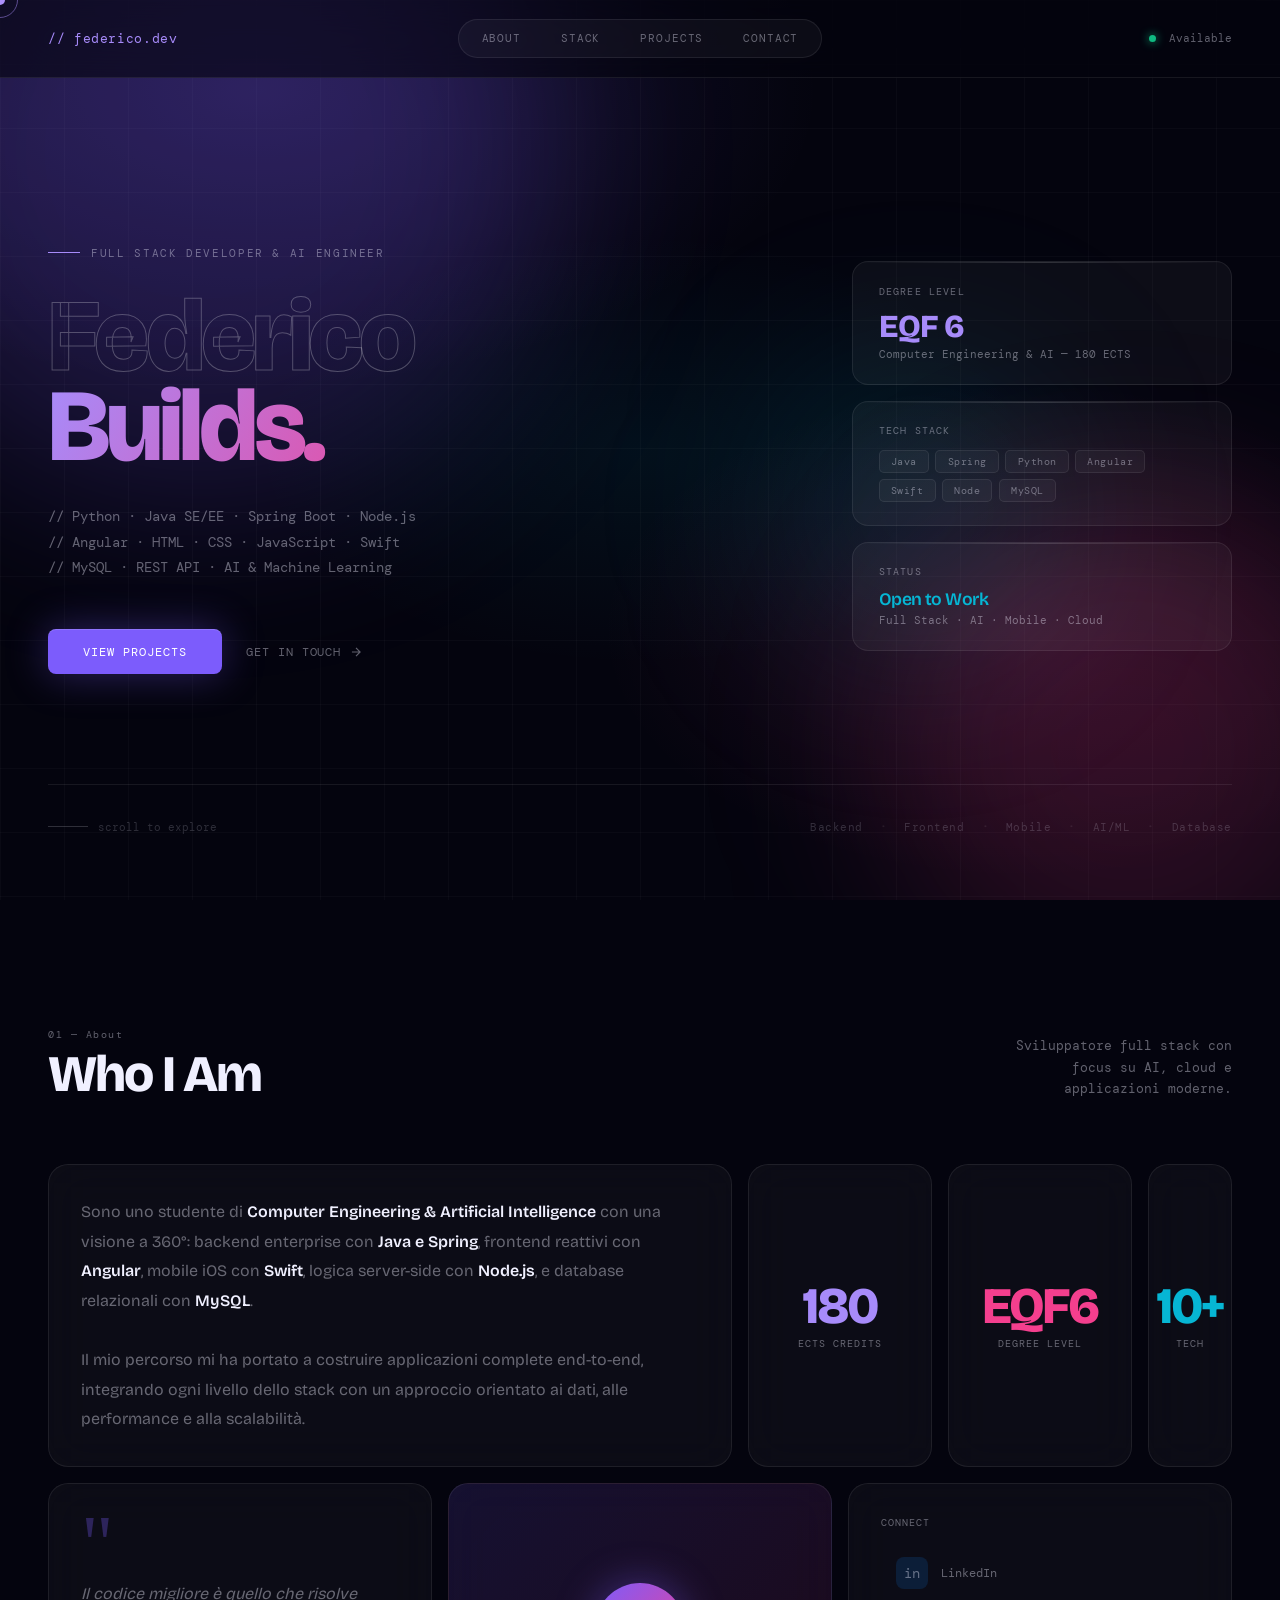
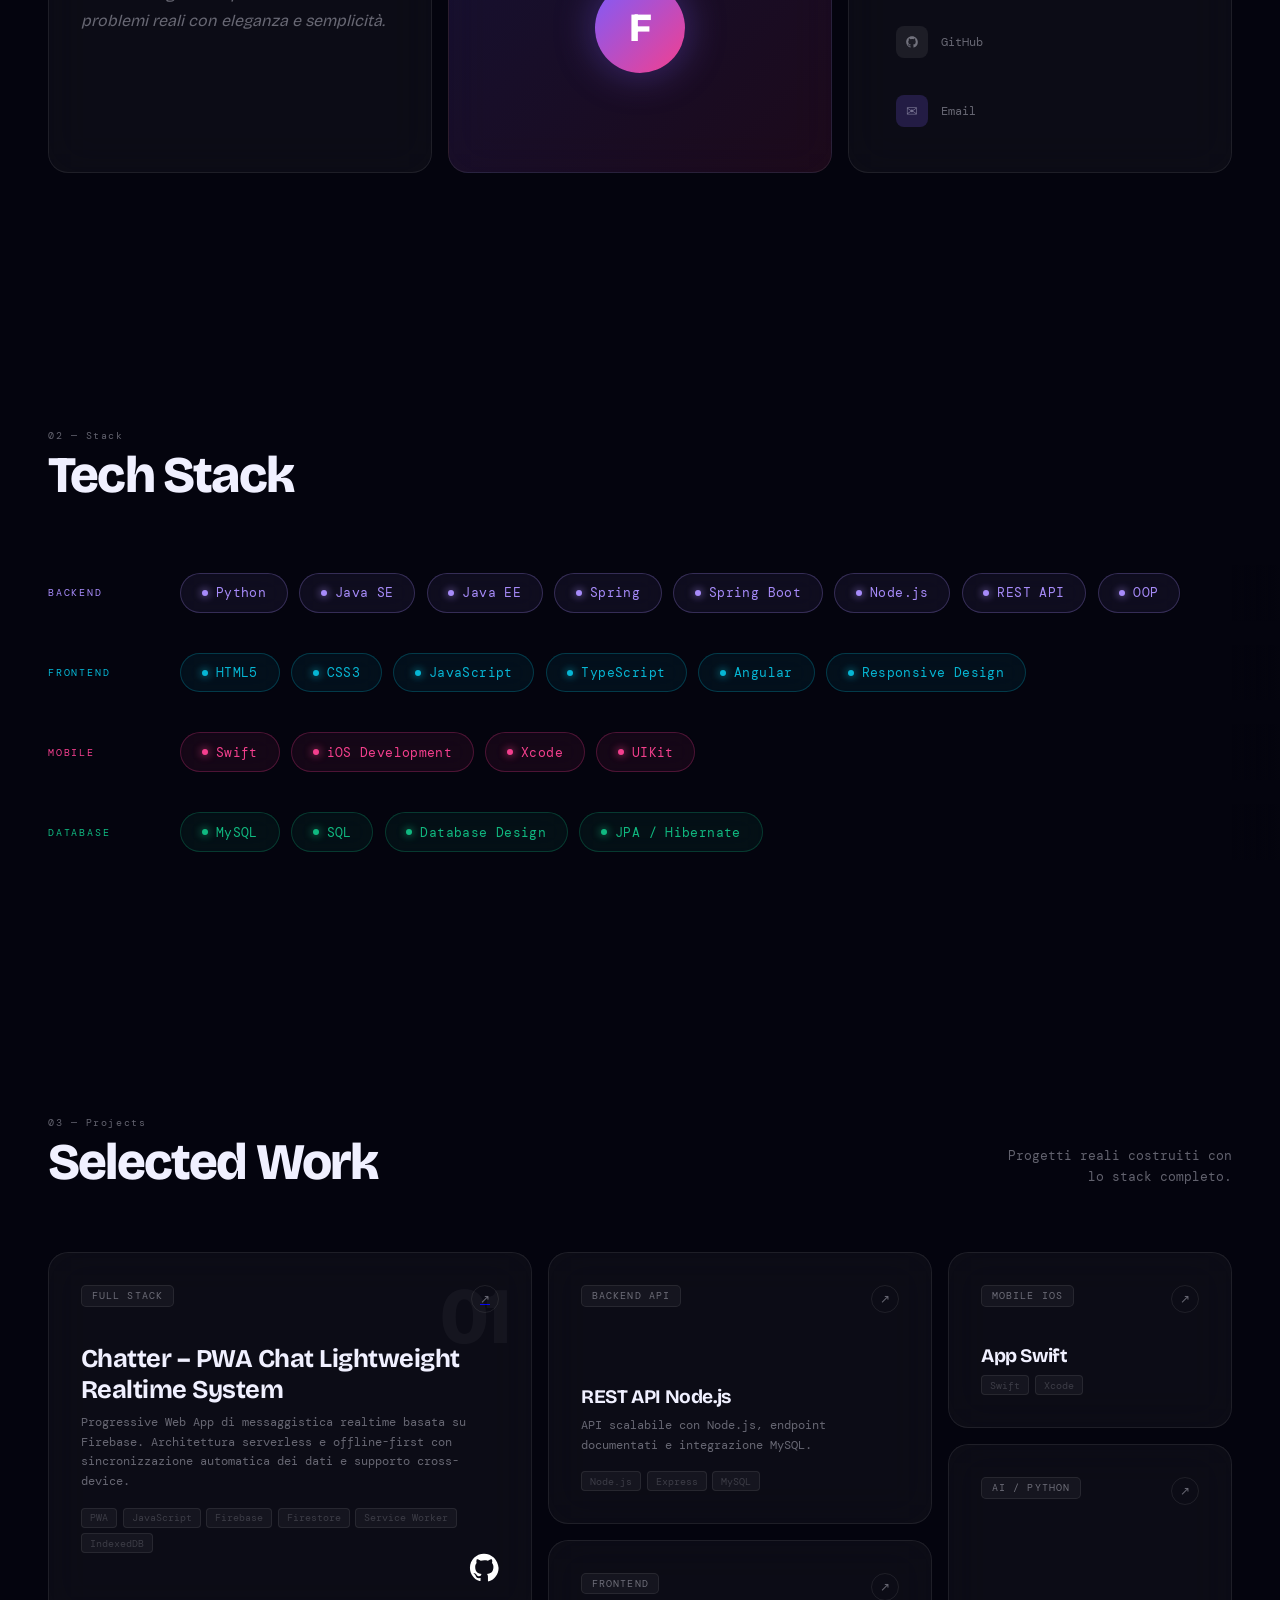
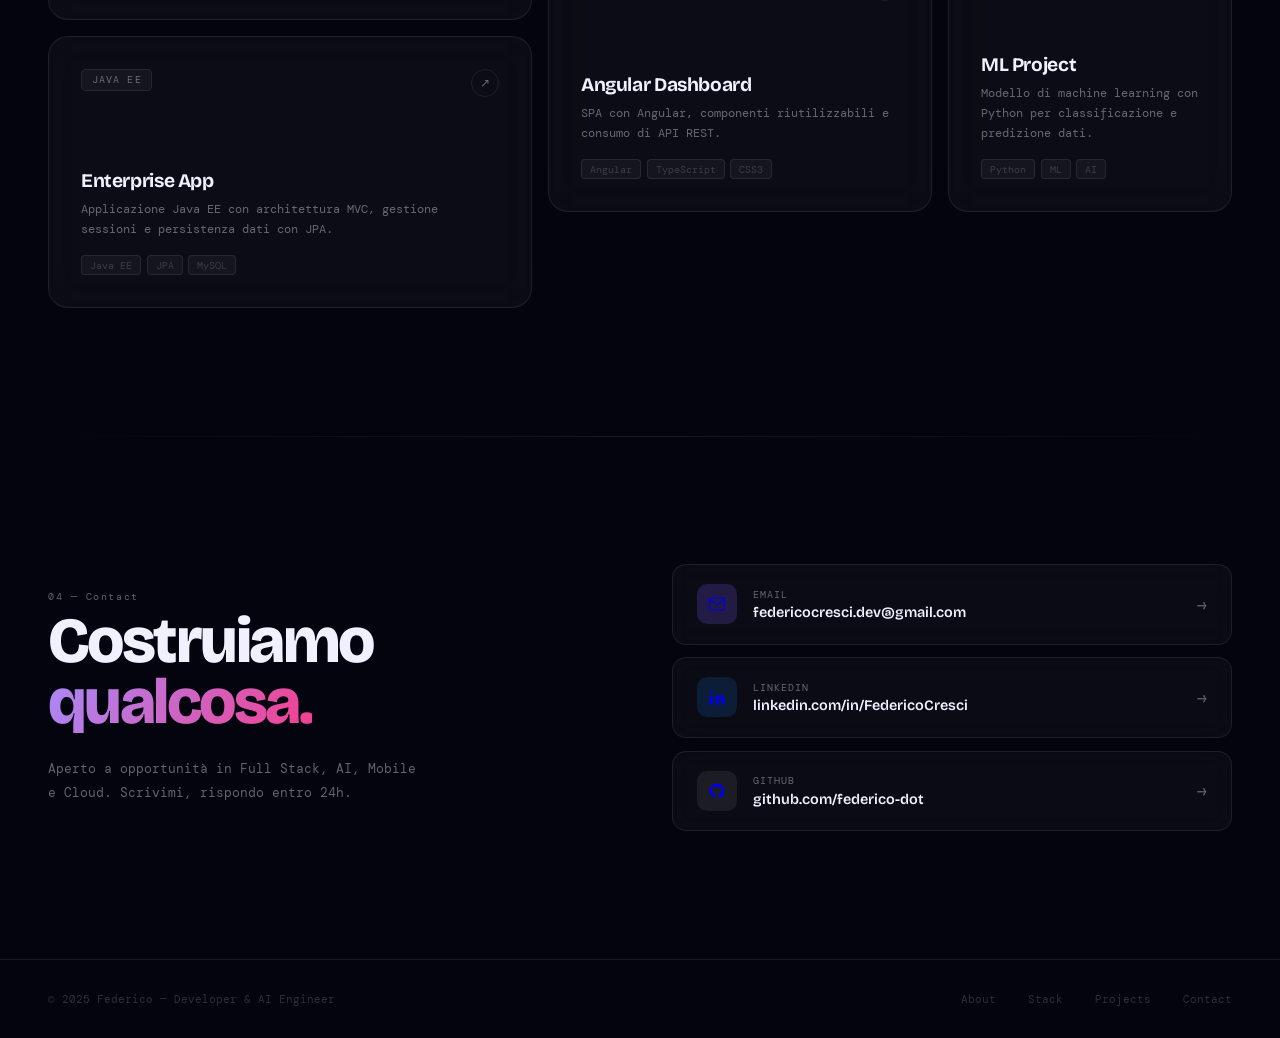
==== index.html @ a2c69eaa "Modifiche progetti" ====
<!doctype html>
<html lang="it">
  <head>
    <meta charset="UTF-8" />
    <meta name="viewport" content="width=device-width, initial-scale=1.0" />
    <title>Federico — Developer & AI Engineer</title>
    <link rel="preconnect" href="https://fonts.googleapis.com" />
    <link
      href="https://fonts.googleapis.com/css2?family=DM+Mono:wght@300;400;500&family=Clash+Display:wght@400;500;600;700&family=Bricolage+Grotesque:wght@300;400;500;600;700;800&display=swap"
      rel="stylesheet"
    />
    <link rel="stylesheet" href="css/main.css" />
  </head>
  <body>
    <div class="cursor" id="cursor"></div>
    <div class="cursor-ring" id="ring"></div>

    <!-- BG -->
    <div class="scene">
      <div class="scene-grid"></div>
      <div class="orb o1"></div>
      <div class="orb o2"></div>
      <div class="orb o3"></div>
    </div>

    <!-- NAV -->
    <nav>
      <span class="nav-logo">// federico.dev</span>
      <div class="nav-center">
        <a href="#about">About</a>
        <a href="#skills">Stack</a>
        <a href="#projects">Projects</a>
        <a href="#contact">Contact</a>
      </div>
      <div class="nav-right">
        <span class="nav-dot"></span>
        <span class="nav-status">Available</span>
      </div>
    </nav>

    <!-- ── HERO ── -->
    <div class="hero">
      <div class="hero-left">
        <div class="hero-eyebrow">
          <span class="hero-eyebrow-line"></span>
          Full Stack Developer & AI Engineer
        </div>
        <h1 class="hero-title">
          <span class="outline">Federico</span>
          <span class="line2">Builds.</span>
        </h1>
        <p class="hero-desc">
          // Python · Java SE/EE · Spring Boot · Node.js<br />
          // Angular · HTML · CSS · JavaScript · Swift<br />
          // MySQL · REST API · AI & Machine Learning
        </p>
        <div class="hero-actions">
          <a href="#projects" class="btn-primary">View Projects</a>
          <a href="#contact" class="btn-link">
            Get in touch
            <svg
              width="14"
              height="14"
              fill="none"
              stroke="currentColor"
              stroke-width="2"
              viewBox="0 0 24 24"
            >
              <path d="M5 12h14M12 5l7 7-7 7" />
            </svg>
          </a>
        </div>
      </div>

      <div class="hero-right">
        <div class="float-card">
          <div class="fc-label">Degree Level</div>
          <div class="fc-value v-purple">EQF 6</div>
          <div class="fc-sub">Computer Engineering & AI — 180 ECTS</div>
        </div>
        <div class="float-card">
          <div class="fc-label">Tech Stack</div>
          <div class="fc-tags">
            <span class="fc-tag">Java</span><span class="fc-tag">Spring</span>
            <span class="fc-tag">Python</span
            ><span class="fc-tag">Angular</span>
            <span class="fc-tag">Swift</span><span class="fc-tag">Node</span>
            <span class="fc-tag">MySQL</span>
          </div>
        </div>
        <div class="float-card">
          <div class="fc-label">Status</div>
          <div
            class="fc-value v-cyan"
            style="font-size: 1.1rem; font-weight: 600"
          >
            Open to Work
          </div>
          <div class="fc-sub">Full Stack · AI · Mobile · Cloud</div>
        </div>
      </div>

      <div class="hero-bottom">
        <div class="scroll-hint">
          <span class="scroll-line"></span>
          scroll to explore
        </div>
        <div class="hero-stack">
          <span class="stack-item">Backend</span>
          <span class="stack-sep">·</span>
          <span class="stack-item">Frontend</span>
          <span class="stack-sep">·</span>
          <span class="stack-item">Mobile</span>
          <span class="stack-sep">·</span>
          <span class="stack-item">AI/ML</span>
          <span class="stack-sep">·</span>
          <span class="stack-item">Database</span>
        </div>
      </div>
    </div>

    <!-- ── ABOUT ── -->
    <div class="section" id="about">
      <div class="section-header reveal">
        <div>
          <span class="sec-num">01 — About</span>
          <h2 class="sec-title">Who I Am</h2>
        </div>
        <p class="sec-desc">
          Sviluppatore full stack con focus su AI, cloud e applicazioni moderne.
        </p>
      </div>

      <div class="bento">
        <div class="bento-card bc-bio reveal">
          <p class="bio-text">
            Sono uno studente di
            <strong>Computer Engineering & Artificial Intelligence</strong> con
            una visione a 360°: backend enterprise con
            <strong>Java e Spring</strong>, frontend reattivi con
            <strong>Angular</strong>, mobile iOS con <strong>Swift</strong>,
            logica server-side con <strong>Node.js</strong>, e database
            relazionali con <strong>MySQL</strong>.<br /><br />
            Il mio percorso mi ha portato a costruire applicazioni complete
            end-to-end, integrando ogni livello dello stack con un approccio
            orientato ai dati, alle performance e alla scalabilità.
          </p>
        </div>
        <div
          class="bento-card bc-stat1 reveal"
          style="
            text-align: center;
            display: flex;
            flex-direction: column;
            align-items: center;
            justify-content: center;
          "
        >
          <div class="big-num purple">180</div>
          <div class="card-label">ECTS Credits</div>
        </div>
        <div
          class="bento-card bc-stat2 reveal"
          style="
            text-align: center;
            display: flex;
            flex-direction: column;
            align-items: center;
            justify-content: center;
          "
        >
          <div class="big-num rose">EQF6</div>
          <div class="card-label">Degree Level</div>
        </div>
        <div
          class="bento-card bc-stat3 reveal"
          style="
            text-align: center;
            display: flex;
            flex-direction: column;
            align-items: center;
            justify-content: center;
          "
        >
          <div class="big-num cyan">10+</div>
          <div class="card-label">Tech</div>
        </div>
        <div class="bento-card bc-quote reveal">
          <div class="quote-mark">"</div>
          <p class="quote-text">
            Il codice migliore è quello che risolve problemi reali con eleganza
            e semplicità.
          </p>
        </div>
        <div class="bento-card bc-img reveal">
          <div class="avatar-placeholder">F</div>
        </div>
        <div class="bento-card bc-links reveal">
          <div class="card-label" style="margin-bottom: 1rem">Connect</div>
          <div class="social-list">
            <a
              href="https://www.linkedin.com/in/federico-cresci-b5853830b/"
              class="social-item"
              target="_blank"
            >
              <span class="social-icon si-li">in</span> LinkedIn
            </a>
            <a
              href="https://github.com/federico-dot"
              class="social-item"
              target="_blank"
            >
              <span class="social-icon si-gh">
                <svg
                  width="14"
                  height="14"
                  fill="currentColor"
                  viewBox="0 0 24 24"
                >
                  <path
                    d="M12 2C6.48 2 2 6.48 2 12c0 4.42 2.87 8.17 6.84 9.49.5.09.66-.22.66-.48v-1.7C6.73 19.91 6.14 18 6.14 18c-.46-1.16-1.11-1.47-1.11-1.47-.91-.62.07-.61.07-.61 1 .07 1.53 1.03 1.53 1.03.89 1.52 2.34 1.08 2.91.83.09-.65.35-1.08.63-1.33-2.22-.25-4.56-1.11-4.56-4.95 0-1.09.39-1.99 1.03-2.69-.1-.26-.45-1.27.1-2.64 0 0 .84-.27 2.75 1.02A9.56 9.56 0 0 1 12 6.8c.85 0 1.71.11 2.51.33 1.91-1.29 2.75-1.02 2.75-1.02.55 1.37.2 2.38.1 2.64.64.7 1.03 1.6 1.03 2.69 0 3.85-2.34 4.7-4.57 4.95.36.31.68.92.68 1.85v2.74c0 .27.16.58.67.48A10.01 10.01 0 0 0 22 12c0-5.52-4.48-10-10-10z"
                  />
                </svg>
              </span>
              GitHub
            </a>
            <a href="mailto:federicocresci.dev@gmail.com" class="social-item">
              <span class="social-icon si-em">✉</span> Email
            </a>
          </div>
        </div>
      </div>
    </div>

    <!-- ── SKILLS ── -->
    <div class="skills-section" id="skills">
      <div class="skills-header reveal">
        <span class="sec-num">02 — Stack</span>
        <h2 class="sec-title">Tech Stack</h2>
      </div>

      <div class="skill-lanes">
        <div class="lane reveal">
          <span class="lane-label ll-be">Backend</span>
          <div class="lane-track">
            <div class="lane-track-inner">
              <span class="skill-pill sp-be"
                ><span class="pill-dot"></span>Python</span
              >
              <span class="skill-pill sp-be"
                ><span class="pill-dot"></span>Java SE</span
              >
              <span class="skill-pill sp-be"
                ><span class="pill-dot"></span>Java EE</span
              >
              <span class="skill-pill sp-be"
                ><span class="pill-dot"></span>Spring</span
              >
              <span class="skill-pill sp-be"
                ><span class="pill-dot"></span>Spring Boot</span
              >
              <span class="skill-pill sp-be"
                ><span class="pill-dot"></span>Node.js</span
              >
              <span class="skill-pill sp-be"
                ><span class="pill-dot"></span>REST API</span
              >
              <span class="skill-pill sp-be"
                ><span class="pill-dot"></span>OOP</span
              >
            </div>
          </div>
          <div class="lane-end"></div>
        </div>

        <div class="lane reveal">
          <span class="lane-label ll-fe">Frontend</span>
          <div class="lane-track">
            <div class="lane-track-inner">
              <span class="skill-pill sp-fe"
                ><span class="pill-dot"></span>HTML5</span
              >
              <span class="skill-pill sp-fe"
                ><span class="pill-dot"></span>CSS3</span
              >
              <span class="skill-pill sp-fe"
                ><span class="pill-dot"></span>JavaScript</span
              >
              <span class="skill-pill sp-fe"
                ><span class="pill-dot"></span>TypeScript</span
              >
              <span class="skill-pill sp-fe"
                ><span class="pill-dot"></span>Angular</span
              >
              <span class="skill-pill sp-fe"
                ><span class="pill-dot"></span>Responsive Design</span
              >
            </div>
          </div>
          <div class="lane-end"></div>
        </div>

        <div class="lane reveal">
          <span class="lane-label ll-mo">Mobile</span>
          <div class="lane-track">
            <div class="lane-track-inner">
              <span class="skill-pill sp-mo"
                ><span class="pill-dot"></span>Swift</span
              >
              <span class="skill-pill sp-mo"
                ><span class="pill-dot"></span>iOS Development</span
              >
              <span class="skill-pill sp-mo"
                ><span class="pill-dot"></span>Xcode</span
              >
              <span class="skill-pill sp-mo"
                ><span class="pill-dot"></span>UIKit</span
              >
            </div>
          </div>
          <div class="lane-end"></div>
        </div>

        <div class="lane reveal">
          <span class="lane-label ll-db">Database</span>
          <div class="lane-track">
            <div class="lane-track-inner">
              <span class="skill-pill sp-db"
                ><span class="pill-dot"></span>MySQL</span
              >
              <span class="skill-pill sp-db"
                ><span class="pill-dot"></span>SQL</span
              >
              <span class="skill-pill sp-db"
                ><span class="pill-dot"></span>Database Design</span
              >
              <span class="skill-pill sp-db"
                ><span class="pill-dot"></span>JPA / Hibernate</span
              >
            </div>
          </div>
          <div class="lane-end"></div>
        </div>
      </div>
    </div>

    <!-- ── PROJECTS ── -->
    <div class="projects-section" id="projects">
      <div class="section-header reveal">
        <div>
          <span class="sec-num">03 — Projects</span>
          <h2 class="sec-title">Selected Work</h2>
        </div>
        <p class="sec-desc">Progetti reali costruiti con lo stack completo.</p>
      </div>

      <div class="projects-grid">
        <div class="proj p1 reveal">
          <span class="proj-num">01</span>
          <div class="proj-top">
            <span class="proj-cat">Full Stack</span>
            <a href="https://chatter-7cfc3.web.app"
              ><span class="proj-arrow"> ↗</span></a
            >
          </div>
          <div class="proj-body">
            <h3>Chatter – PWA Chat Lightweight Realtime System</h3>
            <p class="proj-desc">
              Progressive Web App di messaggistica realtime basata su Firebase.
              Architettura serverless e offline-first con sincronizzazione
              automatica dei dati e supporto cross-device.
            </p>
            <div class="proj-tags">
              <span class="ptag">PWA</span>
              <span class="ptag">JavaScript</span>
              <span class="ptag">Firebase</span>
              <span class="ptag">Firestore</span>
              <span class="ptag">Service Worker</span>
              <span class="ptag">IndexedDB</span>
            </div>
          </div>
          <div class="link-repo">
            <a href="https://github.com/federico-dot/Chatter"
              ><svg
                width="30"
                height="30"
                viewBox="0 0 24 24"
                fill="currentColor"
                xmlns="http://www.w3.org/2000/svg"
              >
                <path
                  d="M12 .5C5.73.5.75 5.48.75 11.75c0 4.99 3.24 9.22 7.73 10.72.56.1.77-.24.77-.54v-1.9c-3.14.68-3.8-1.51-3.8-1.51-.52-1.32-1.28-1.67-1.28-1.67-1.05-.72.08-.71.08-.71 1.16.08 1.77 1.19 1.77 1.19 1.03 1.76 2.7 1.25 3.36.95.1-.75.4-1.25.72-1.54-2.51-.29-5.15-1.26-5.15-5.61 0-1.24.44-2.26 1.17-3.06-.12-.29-.51-1.46.11-3.04 0 0 .96-.31 3.15 1.17a10.96 10.96 0 0 1 2.87-.39c.97 0 1.95.13 2.87.39 2.19-1.48 3.15-1.17 3.15-1.17.62 1.58.23 2.75.11 3.04.73.8 1.17 1.82 1.17 3.06 0 4.36-2.65 5.31-5.17 5.6.41.36.78 1.08.78 2.18v3.23c0 .3.21.65.78.54 4.49-1.5 7.73-5.73 7.73-10.72C23.25 5.48 18.27.5 12 .5z"
                />
              </svg>
            </a>
          </div>
        </div>

        <div class="proj p2 reveal">
          <div class="proj-top">
            <span class="proj-cat">Backend API</span>
            <span class="proj-arrow">↗</span>
          </div>
          <div class="proj-body">
            <h3>REST API Node.js</h3>
            <p class="proj-desc">
              API scalabile con Node.js, endpoint documentati e integrazione
              MySQL.
            </p>
            <div class="proj-tags">
              <span class="ptag">Node.js</span><span class="ptag">Express</span
              ><span class="ptag">MySQL</span>
            </div>
          </div>
        </div>

        <div class="proj p3 reveal">
          <div class="proj-top">
            <span class="proj-cat">Mobile iOS</span>
            <span class="proj-arrow">↗</span>
          </div>
          <div class="proj-body">
            <h3>App Swift</h3>
            <div class="proj-tags">
              <span class="ptag">Swift</span><span class="ptag">Xcode</span>
            </div>
          </div>
        </div>

        <div class="proj p4 reveal">
          <div class="proj-top">
            <span class="proj-cat">Frontend</span>
            <span class="proj-arrow">↗</span>
          </div>
          <div class="proj-body">
            <h3>Angular Dashboard</h3>
            <p class="proj-desc">
              SPA con Angular, componenti riutilizzabili e consumo di API REST.
            </p>
            <div class="proj-tags">
              <span class="ptag">Angular</span
              ><span class="ptag">TypeScript</span
              ><span class="ptag">CSS3</span>
            </div>
          </div>
        </div>

        <div class="proj p5 reveal">
          <div class="proj-top">
            <span class="proj-cat">AI / Python</span>
            <span class="proj-arrow">↗</span>
          </div>
          <div class="proj-body">
            <h3>ML Project</h3>
            <p class="proj-desc">
              Modello di machine learning con Python per classificazione e
              predizione dati.
            </p>
            <div class="proj-tags">
              <span class="ptag">Python</span><span class="ptag">ML</span
              ><span class="ptag">AI</span>
            </div>
          </div>
        </div>

        <div class="proj p6 reveal">
          <div class="proj-top">
            <span class="proj-cat">Java EE</span>
            <span class="proj-arrow">↗</span>
          </div>
          <div class="proj-body">
            <h3>Enterprise App</h3>
            <p class="proj-desc">
              Applicazione Java EE con architettura MVC, gestione sessioni e
              persistenza dati con JPA.
            </p>
            <div class="proj-tags">
              <span class="ptag">Java EE</span><span class="ptag">JPA</span
              ><span class="ptag">MySQL</span>
            </div>
          </div>
        </div>
      </div>
    </div>

    <!-- ── CONTACT ── -->
    <div class="contact-section" id="contact">
      <div class="contact-left reveal-left">
        <span class="sec-num">04 — Contact</span>
        <h2>
          Costruiamo<br /><span
            style="
              background: linear-gradient(120deg, var(--violet2), var(--rose));
              -webkit-background-clip: text;
              -webkit-text-fill-color: transparent;
              background-clip: text;
            "
            >qualcosa.</span
          >
        </h2>
        <p style="margin-top: 1.5rem">
          Aperto a opportunità in Full Stack, AI, Mobile e Cloud. Scrivimi,
          rispondo entro 24h.
        </p>
      </div>
      <div class="contact-right reveal-right">
        <a href="mailto:federicocresci.dev@gmail.com" class="clink">
          <span class="clink-icon ci-em">
            <svg
              width="18"
              height="18"
              fill="none"
              stroke="currentColor"
              stroke-width="1.5"
              viewBox="0 0 24 24"
            >
              <path
                d="M4 4h16c1.1 0 2 .9 2 2v12c0 1.1-.9 2-2 2H4c-1.1 0-2-.9-2-2V6c0-1.1.9-2 2-2z"
              />
              <polyline points="22,6 12,13 2,6" />
            </svg>
          </span>
          <span class="clink-text">
            <span class="clink-label">Email</span>
            <span class="clink-value">federicocresci.dev@gmail.com</span>
          </span>
          <span class="clink-arrow">→</span>
        </a>
        <a
          href="https://www.linkedin.com/in/federico-cresci-b5853830b/"
          class="clink"
          target="_blank"
        >
          <span class="clink-icon ci-li">
            <svg width="18" height="18" fill="currentColor" viewBox="0 0 24 24">
              <path
                d="M16 8a6 6 0 0 1 6 6v7h-4v-7a2 2 0 0 0-4 0v7H10V9h4v1.5A5 5 0 0 1 16 8z"
              />
              <rect x="2" y="9" width="4" height="12" />
              <circle cx="4" cy="4" r="2" />
            </svg>
          </span>
          <span class="clink-text">
            <span class="clink-label">LinkedIn</span>
            <span class="clink-value">linkedin.com/in/FedericoCresci</span>
          </span>
          <span class="clink-arrow">→</span>
        </a>
        <a href="https://github.com/federico-dot" class="clink" target="_blank">
          <span class="clink-icon ci-gh">
            <svg width="18" height="18" fill="currentColor" viewBox="0 0 24 24">
              <path
                d="M12 2C6.48 2 2 6.48 2 12c0 4.42 2.87 8.17 6.84 9.49.5.09.66-.22.66-.48v-1.7C6.73 19.91 6.14 18 6.14 18c-.46-1.16-1.11-1.47-1.11-1.47-.91-.62.07-.61.07-.61 1 .07 1.53 1.03 1.53 1.03.89 1.52 2.34 1.08 2.91.83.09-.65.35-1.08.63-1.33-2.22-.25-4.56-1.11-4.56-4.95 0-1.09.39-1.99 1.03-2.69-.1-.26-.45-1.27.1-2.64 0 0 .84-.27 2.75 1.02A9.56 9.56 0 0 1 12 6.8c.85 0 1.71.11 2.51.33 1.91-1.29 2.75-1.02 2.75-1.02.55 1.37.2 2.38.1 2.64.64.7 1.03 1.6 1.03 2.69 0 3.85-2.34 4.7-4.57 4.95.36.31.68.92.68 1.85v2.74c0 .27.16.58.67.48A10.01 10.01 0 0 0 22 12c0-5.52-4.48-10-10-10z"
              />
            </svg>
          </span>
          <span class="clink-text">
            <span class="clink-label">GitHub</span>
            <span class="clink-value">github.com/federico-dot</span>
          </span>
          <span class="clink-arrow">→</span>
        </a>
      </div>
    </div>

    <!-- FOOTER -->
    <footer>
      <span class="foot-left">© 2025 Federico — Developer & AI Engineer</span>
      <div class="foot-right">
        <a href="#about">About</a>
        <a href="#skills">Stack</a>
        <a href="#projects">Projects</a>
        <a href="#contact">Contact</a>
      </div>
    </footer>

    <script src="js/app.js" type="module"></script>
  </body>
</html>
---- css/main.css ----
@import url("variabili.css");
@import url("sezioni/nav.css");
@import url("card/hero.css");
@import url("sezioni/about.css");
@import url("sezioni/skill.css");
@import url("sezioni/project.css");
@import url("sezioni/contact.css");
@import url("sezioni/footer.css");
@import url("background.css");
@import url("responsive/responsive.css");
@import url("action/scroll-reveal.css");
@import url("action/cursor.css");

*,
*::before,
*::after {
  box-sizing: border-box;
  margin: 0;
  padding: 0;
}

html {
  scroll-behavior: smooth;
}

body {
  font-family: var(--display);
  background: var(--bg);
  color: var(--text);
  overflow-x: hidden;
  cursor: none;
}
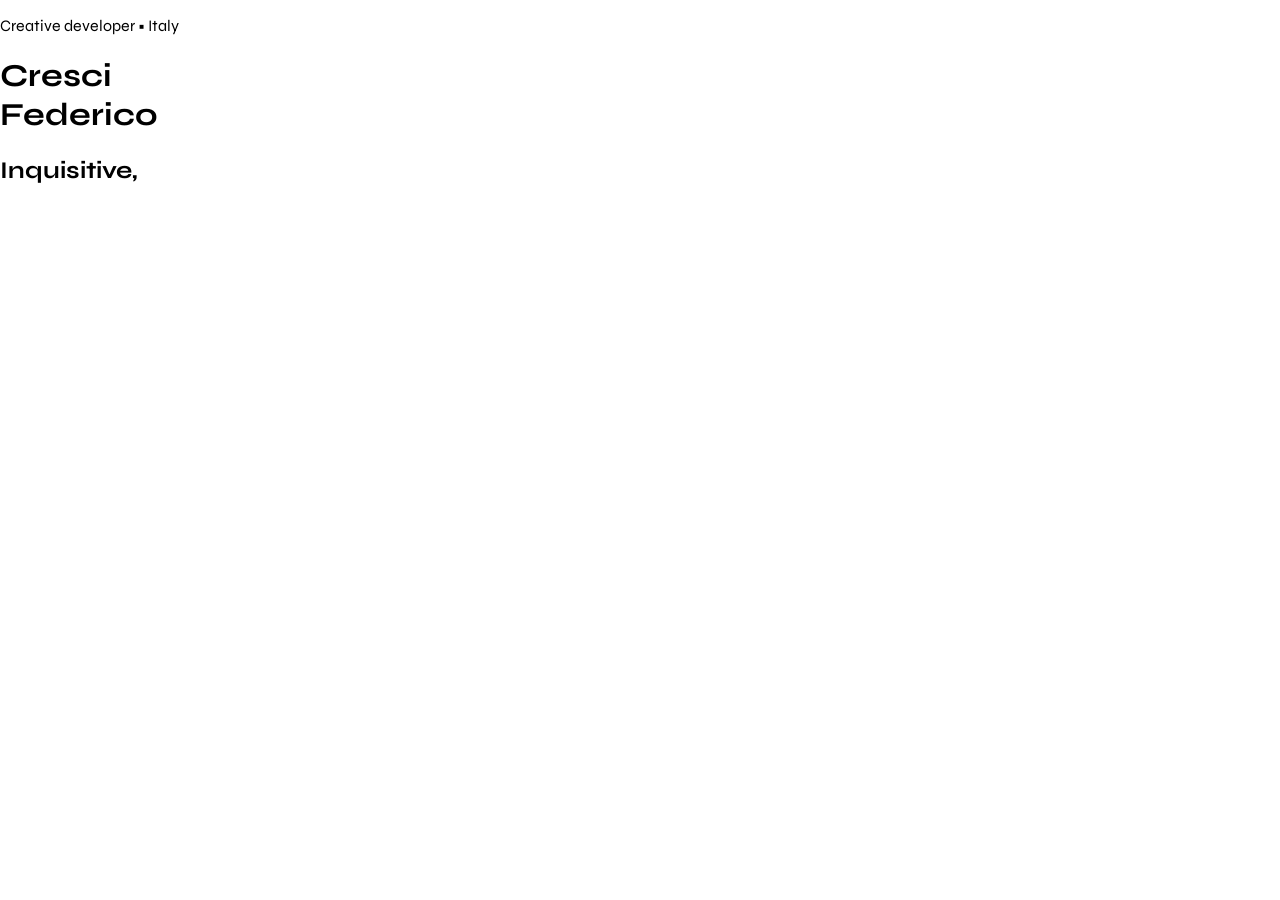
==== commit d6485f29: "Add animated intro and hero background" ====
--- a/index.html
+++ b/index.html
@@ -3,577 +3,38 @@
   <head>
     <meta charset="UTF-8" />
     <meta name="viewport" content="width=device-width, initial-scale=1.0" />
-    <title>Federico — Developer & AI Engineer</title>
+    <title>Federico Cresci — Portfolio</title>
     <link rel="preconnect" href="https://fonts.googleapis.com" />
+    <link rel="preconnect" href="https://fonts.gstatic.com" crossorigin />
     <link
-      href="https://fonts.googleapis.com/css2?family=DM+Mono:wght@300;400;500&family=Clash+Display:wght@400;500;600;700&family=Bricolage+Grotesque:wght@300;400;500;600;700;800&display=swap"
+      href="https://fonts.googleapis.com/css2?family=Syne:wght@600;700;800&display=swap"
       rel="stylesheet"
     />
-    <link rel="stylesheet" href="css/main.css" />
+    <link rel="stylesheet" href="./css/main.css" />
   </head>
   <body>
-    <div class="cursor" id="cursor"></div>
-    <div class="cursor-ring" id="ring"></div>
+    <!-- HERO -->
+    <main class="hero">
+      <div class="hero__content">
+        <p class="hero__eyebrow">Creative developer • Italy</p>
 
-    <!-- BG -->
-    <div class="scene">
-      <div class="scene-grid"></div>
-      <div class="orb o1"></div>
-      <div class="orb o2"></div>
-      <div class="orb o3"></div>
-    </div>
+        <h1 class="hero__title">
+          Cresci <br />
+          Federico
+        </h1>
+      </div>
+    </main>
 
-    <!-- NAV -->
-    <nav>
-      <span class="nav-logo">// federico.dev</span>
-      <div class="nav-center">
-        <a href="#about">About</a>
-        <a href="#skills">Stack</a>
-        <a href="#projects">Projects</a>
-        <a href="#contact">Contact</a>
-      </div>
-      <div class="nav-right">
-        <span class="nav-dot"></span>
-        <span class="nav-status">Available</span>
-      </div>
-    </nav>
+    <!-- Schermata iniziale -->
+    <section class="intro" aria-label="Introduzione">
+      <h2 class="intro__message">
+        <span class="intro__word">Inquisitive,</span>
+        <!-- <span class="intro__word">Imaginative,</span> -->
+        <!-- <span class="intro__word">Genuine.</span> -->
+      </h2>
+    </section>
 
-    <!-- ── HERO ── -->
-    <div class="hero">
-      <div class="hero-left">
-        <div class="hero-eyebrow">
-          <span class="hero-eyebrow-line"></span>
-          Full Stack Developer & AI Engineer
-        </div>
-        <h1 class="hero-title">
-          <span class="outline">Federico</span>
-          <span class="line2">Builds.</span>
-        </h1>
-        <p class="hero-desc">
-          // Python · Java SE/EE · Spring Boot · Node.js<br />
-          // Angular · HTML · CSS · JavaScript · Swift<br />
-          // MySQL · REST API · AI & Machine Learning
-        </p>
-        <div class="hero-actions">
-          <a href="#projects" class="btn-primary">View Projects</a>
-          <a href="#contact" class="btn-link">
-            Get in touch
-            <svg
-              width="14"
-              height="14"
-              fill="none"
-              stroke="currentColor"
-              stroke-width="2"
-              viewBox="0 0 24 24"
-            >
-              <path d="M5 12h14M12 5l7 7-7 7" />
-            </svg>
-          </a>
-        </div>
-      </div>
-
-      <div class="hero-right">
-        <div class="float-card">
-          <div class="fc-label">Degree Level</div>
-          <div class="fc-value v-purple">EQF 6</div>
-          <div class="fc-sub">Computer Engineering & AI — 180 ECTS</div>
-        </div>
-        <div class="float-card">
-          <div class="fc-label">Tech Stack</div>
-          <div class="fc-tags">
-            <span class="fc-tag">Java</span><span class="fc-tag">Spring</span>
-            <span class="fc-tag">Python</span
-            ><span class="fc-tag">Angular</span>
-            <span class="fc-tag">Swift</span><span class="fc-tag">Node</span>
-            <span class="fc-tag">MySQL</span>
-          </div>
-        </div>
-        <div class="float-card">
-          <div class="fc-label">Status</div>
-          <div
-            class="fc-value v-cyan"
-            style="font-size: 1.1rem; font-weight: 600"
-          >
-            Open to Work
-          </div>
-          <div class="fc-sub">Full Stack · AI · Mobile · Cloud</div>
-        </div>
-      </div>
-
-      <div class="hero-bottom">
-        <div class="scroll-hint">
-          <span class="scroll-line"></span>
-          scroll to explore
-        </div>
-        <div class="hero-stack">
-          <span class="stack-item">Backend</span>
-          <span class="stack-sep">·</span>
-          <span class="stack-item">Frontend</span>
-          <span class="stack-sep">·</span>
-          <span class="stack-item">Mobile</span>
-          <span class="stack-sep">·</span>
-          <span class="stack-item">AI/ML</span>
-          <span class="stack-sep">·</span>
-          <span class="stack-item">Database</span>
-        </div>
-      </div>
-    </div>
-
-    <!-- ── ABOUT ── -->
-    <div class="section" id="about">
-      <div class="section-header reveal">
-        <div>
-          <span class="sec-num">01 — About</span>
-          <h2 class="sec-title">Who I Am</h2>
-        </div>
-        <p class="sec-desc">
-          Sviluppatore full stack con focus su AI, cloud e applicazioni moderne.
-        </p>
-      </div>
-
-      <div class="bento">
-        <div class="bento-card bc-bio reveal">
-          <p class="bio-text">
-            Sono uno studente di
-            <strong>Computer Engineering & Artificial Intelligence</strong> con
-            una visione a 360°: backend enterprise con
-            <strong>Java e Spring</strong>, frontend reattivi con
-            <strong>Angular</strong>, mobile iOS con <strong>Swift</strong>,
-            logica server-side con <strong>Node.js</strong>, e database
-            relazionali con <strong>MySQL</strong>.<br /><br />
-            Il mio percorso mi ha portato a costruire applicazioni complete
-            end-to-end, integrando ogni livello dello stack con un approccio
-            orientato ai dati, alle performance e alla scalabilità.
-          </p>
-        </div>
-        <div
-          class="bento-card bc-stat1 reveal"
-          style="
-            text-align: center;
-            display: flex;
-            flex-direction: column;
-            align-items: center;
-            justify-content: center;
-          "
-        >
-          <div class="big-num purple">180</div>
-          <div class="card-label">ECTS Credits</div>
-        </div>
-        <div
-          class="bento-card bc-stat2 reveal"
-          style="
-            text-align: center;
-            display: flex;
-            flex-direction: column;
-            align-items: center;
-            justify-content: center;
-          "
-        >
-          <div class="big-num rose">EQF6</div>
-          <div class="card-label">Degree Level</div>
-        </div>
-        <div
-          class="bento-card bc-stat3 reveal"
-          style="
-            text-align: center;
-            display: flex;
-            flex-direction: column;
-            align-items: center;
-            justify-content: center;
-          "
-        >
-          <div class="big-num cyan">10+</div>
-          <div class="card-label">Tech</div>
-        </div>
-        <div class="bento-card bc-quote reveal">
-          <div class="quote-mark">"</div>
-          <p class="quote-text">
-            Il codice migliore è quello che risolve problemi reali con eleganza
-            e semplicità.
-          </p>
-        </div>
-        <div class="bento-card bc-img reveal">
-          <div class="avatar-placeholder">F</div>
-        </div>
-        <div class="bento-card bc-links reveal">
-          <div class="card-label" style="margin-bottom: 1rem">Connect</div>
-          <div class="social-list">
-            <a
-              href="https://www.linkedin.com/in/federico-cresci-b5853830b/"
-              class="social-item"
-              target="_blank"
-            >
-              <span class="social-icon si-li">in</span> LinkedIn
-            </a>
-            <a
-              href="https://github.com/federico-dot"
-              class="social-item"
-              target="_blank"
-            >
-              <span class="social-icon si-gh">
-                <svg
-                  width="14"
-                  height="14"
-                  fill="currentColor"
-                  viewBox="0 0 24 24"
-                >
-                  <path
-                    d="M12 2C6.48 2 2 6.48 2 12c0 4.42 2.87 8.17 6.84 9.49.5.09.66-.22.66-.48v-1.7C6.73 19.91 6.14 18 6.14 18c-.46-1.16-1.11-1.47-1.11-1.47-.91-.62.07-.61.07-.61 1 .07 1.53 1.03 1.53 1.03.89 1.52 2.34 1.08 2.91.83.09-.65.35-1.08.63-1.33-2.22-.25-4.56-1.11-4.56-4.95 0-1.09.39-1.99 1.03-2.69-.1-.26-.45-1.27.1-2.64 0 0 .84-.27 2.75 1.02A9.56 9.56 0 0 1 12 6.8c.85 0 1.71.11 2.51.33 1.91-1.29 2.75-1.02 2.75-1.02.55 1.37.2 2.38.1 2.64.64.7 1.03 1.6 1.03 2.69 0 3.85-2.34 4.7-4.57 4.95.36.31.68.92.68 1.85v2.74c0 .27.16.58.67.48A10.01 10.01 0 0 0 22 12c0-5.52-4.48-10-10-10z"
-                  />
-                </svg>
-              </span>
-              GitHub
-            </a>
-            <a href="mailto:federicocresci.dev@gmail.com" class="social-item">
-              <span class="social-icon si-em">✉</span> Email
-            </a>
-          </div>
-        </div>
-      </div>
-    </div>
-
-    <!-- ── SKILLS ── -->
-    <div class="skills-section" id="skills">
-      <div class="skills-header reveal">
-        <span class="sec-num">02 — Stack</span>
-        <h2 class="sec-title">Tech Stack</h2>
-      </div>
-
-      <div class="skill-lanes">
-        <div class="lane reveal">
-          <span class="lane-label ll-be">Backend</span>
-          <div class="lane-track">
-            <div class="lane-track-inner">
-              <span class="skill-pill sp-be"
-                ><span class="pill-dot"></span>Python</span
-              >
-              <span class="skill-pill sp-be"
-                ><span class="pill-dot"></span>Java SE</span
-              >
-              <span class="skill-pill sp-be"
-                ><span class="pill-dot"></span>Java EE</span
-              >
-              <span class="skill-pill sp-be"
-                ><span class="pill-dot"></span>Spring</span
-              >
-              <span class="skill-pill sp-be"
-                ><span class="pill-dot"></span>Spring Boot</span
-              >
-              <span class="skill-pill sp-be"
-                ><span class="pill-dot"></span>Node.js</span
-              >
-              <span class="skill-pill sp-be"
-                ><span class="pill-dot"></span>REST API</span
-              >
-              <span class="skill-pill sp-be"
-                ><span class="pill-dot"></span>OOP</span
-              >
-            </div>
-          </div>
-          <div class="lane-end"></div>
-        </div>
-
-        <div class="lane reveal">
-          <span class="lane-label ll-fe">Frontend</span>
-          <div class="lane-track">
-            <div class="lane-track-inner">
-              <span class="skill-pill sp-fe"
-                ><span class="pill-dot"></span>HTML5</span
-              >
-              <span class="skill-pill sp-fe"
-                ><span class="pill-dot"></span>CSS3</span
-              >
-              <span class="skill-pill sp-fe"
-                ><span class="pill-dot"></span>JavaScript</span
-              >
-              <span class="skill-pill sp-fe"
-                ><span class="pill-dot"></span>TypeScript</span
-              >
-              <span class="skill-pill sp-fe"
-                ><span class="pill-dot"></span>Angular</span
-              >
-              <span class="skill-pill sp-fe"
-                ><span class="pill-dot"></span>Responsive Design</span
-              >
-            </div>
-          </div>
-          <div class="lane-end"></div>
-        </div>
-
-        <div class="lane reveal">
-          <span class="lane-label ll-mo">Mobile</span>
-          <div class="lane-track">
-            <div class="lane-track-inner">
-              <span class="skill-pill sp-mo"
-                ><span class="pill-dot"></span>Swift</span
-              >
-              <span class="skill-pill sp-mo"
-                ><span class="pill-dot"></span>iOS Development</span
-              >
-              <span class="skill-pill sp-mo"
-                ><span class="pill-dot"></span>Xcode</span
-              >
-              <span class="skill-pill sp-mo"
-                ><span class="pill-dot"></span>UIKit</span
-              >
-            </div>
-          </div>
-          <div class="lane-end"></div>
-        </div>
-
-        <div class="lane reveal">
-          <span class="lane-label ll-db">Database</span>
-          <div class="lane-track">
-            <div class="lane-track-inner">
-              <span class="skill-pill sp-db"
-                ><span class="pill-dot"></span>MySQL</span
-              >
-              <span class="skill-pill sp-db"
-                ><span class="pill-dot"></span>SQL</span
-              >
-              <span class="skill-pill sp-db"
-                ><span class="pill-dot"></span>Database Design</span
-              >
-              <span class="skill-pill sp-db"
-                ><span class="pill-dot"></span>JPA / Hibernate</span
-              >
-            </div>
-          </div>
-          <div class="lane-end"></div>
-        </div>
-      </div>
-    </div>
-
-    <!-- ── PROJECTS ── -->
-    <div class="projects-section" id="projects">
-      <div class="section-header reveal">
-        <div>
-          <span class="sec-num">03 — Projects</span>
-          <h2 class="sec-title">Selected Work</h2>
-        </div>
-        <p class="sec-desc">Progetti reali costruiti con lo stack completo.</p>
-      </div>
-
-      <div class="projects-grid">
-        <div class="proj p1 reveal">
-          <span class="proj-num">01</span>
-          <div class="proj-top">
-            <span class="proj-cat">Full Stack</span>
-            <a href="https://chatter-7cfc3.web.app"
-              ><span class="proj-arrow"> ↗</span></a
-            >
-          </div>
-          <div class="proj-body">
-            <h3>Chatter – PWA Chat Lightweight Realtime System</h3>
-            <p class="proj-desc">
-              Progressive Web App di messaggistica realtime basata su Firebase.
-              Architettura serverless e offline-first con sincronizzazione
-              automatica dei dati e supporto cross-device.
-            </p>
-            <div class="proj-tags">
-              <span class="ptag">PWA</span>
-              <span class="ptag">JavaScript</span>
-              <span class="ptag">Firebase</span>
-              <span class="ptag">Firestore</span>
-              <span class="ptag">Service Worker</span>
-              <span class="ptag">IndexedDB</span>
-            </div>
-          </div>
-          <div class="link-repo">
-            <a href="https://github.com/federico-dot/Chatter"
-              ><svg
-                width="30"
-                height="30"
-                viewBox="0 0 24 24"
-                fill="currentColor"
-                xmlns="http://www.w3.org/2000/svg"
-              >
-                <path
-                  d="M12 .5C5.73.5.75 5.48.75 11.75c0 4.99 3.24 9.22 7.73 10.72.56.1.77-.24.77-.54v-1.9c-3.14.68-3.8-1.51-3.8-1.51-.52-1.32-1.28-1.67-1.28-1.67-1.05-.72.08-.71.08-.71 1.16.08 1.77 1.19 1.77 1.19 1.03 1.76 2.7 1.25 3.36.95.1-.75.4-1.25.72-1.54-2.51-.29-5.15-1.26-5.15-5.61 0-1.24.44-2.26 1.17-3.06-.12-.29-.51-1.46.11-3.04 0 0 .96-.31 3.15 1.17a10.96 10.96 0 0 1 2.87-.39c.97 0 1.95.13 2.87.39 2.19-1.48 3.15-1.17 3.15-1.17.62 1.58.23 2.75.11 3.04.73.8 1.17 1.82 1.17 3.06 0 4.36-2.65 5.31-5.17 5.6.41.36.78 1.08.78 2.18v3.23c0 .3.21.65.78.54 4.49-1.5 7.73-5.73 7.73-10.72C23.25 5.48 18.27.5 12 .5z"
-                />
-              </svg>
-            </a>
-          </div>
-        </div>
-
-        <div class="proj p2 reveal">
-          <div class="proj-top">
-            <span class="proj-cat">Backend API</span>
-            <span class="proj-arrow">↗</span>
-          </div>
-          <div class="proj-body">
-            <h3>REST API Node.js</h3>
-            <p class="proj-desc">
-              API scalabile con Node.js, endpoint documentati e integrazione
-              MySQL.
-            </p>
-            <div class="proj-tags">
-              <span class="ptag">Node.js</span><span class="ptag">Express</span
-              ><span class="ptag">MySQL</span>
-            </div>
-          </div>
-        </div>
-
-        <div class="proj p3 reveal">
-          <div class="proj-top">
-            <span class="proj-cat">Mobile iOS</span>
-            <span class="proj-arrow">↗</span>
-          </div>
-          <div class="proj-body">
-            <h3>App Swift</h3>
-            <div class="proj-tags">
-              <span class="ptag">Swift</span><span class="ptag">Xcode</span>
-            </div>
-          </div>
-        </div>
-
-        <div class="proj p4 reveal">
-          <div class="proj-top">
-            <span class="proj-cat">Frontend</span>
-            <span class="proj-arrow">↗</span>
-          </div>
-          <div class="proj-body">
-            <h3>Angular Dashboard</h3>
-            <p class="proj-desc">
-              SPA con Angular, componenti riutilizzabili e consumo di API REST.
-            </p>
-            <div class="proj-tags">
-              <span class="ptag">Angular</span
-              ><span class="ptag">TypeScript</span
-              ><span class="ptag">CSS3</span>
-            </div>
-          </div>
-        </div>
-
-        <div class="proj p5 reveal">
-          <div class="proj-top">
-            <span class="proj-cat">AI / Python</span>
-            <span class="proj-arrow">↗</span>
-          </div>
-          <div class="proj-body">
-            <h3>ML Project</h3>
-            <p class="proj-desc">
-              Modello di machine learning con Python per classificazione e
-              predizione dati.
-            </p>
-            <div class="proj-tags">
-              <span class="ptag">Python</span><span class="ptag">ML</span
-              ><span class="ptag">AI</span>
-            </div>
-          </div>
-        </div>
-
-        <div class="proj p6 reveal">
-          <div class="proj-top">
-            <span class="proj-cat">Java EE</span>
-            <span class="proj-arrow">↗</span>
-          </div>
-          <div class="proj-body">
-            <h3>Enterprise App</h3>
-            <p class="proj-desc">
-              Applicazione Java EE con architettura MVC, gestione sessioni e
-              persistenza dati con JPA.
-            </p>
-            <div class="proj-tags">
-              <span class="ptag">Java EE</span><span class="ptag">JPA</span
-              ><span class="ptag">MySQL</span>
-            </div>
-          </div>
-        </div>
-      </div>
-    </div>
-
-    <!-- ── CONTACT ── -->
-    <div class="contact-section" id="contact">
-      <div class="contact-left reveal-left">
-        <span class="sec-num">04 — Contact</span>
-        <h2>
-          Costruiamo<br /><span
-            style="
-              background: linear-gradient(120deg, var(--violet2), var(--rose));
-              -webkit-background-clip: text;
-              -webkit-text-fill-color: transparent;
-              background-clip: text;
-            "
-            >qualcosa.</span
-          >
-        </h2>
-        <p style="margin-top: 1.5rem">
-          Aperto a opportunità in Full Stack, AI, Mobile e Cloud. Scrivimi,
-          rispondo entro 24h.
-        </p>
-      </div>
-      <div class="contact-right reveal-right">
-        <a href="mailto:federicocresci.dev@gmail.com" class="clink">
-          <span class="clink-icon ci-em">
-            <svg
-              width="18"
-              height="18"
-              fill="none"
-              stroke="currentColor"
-              stroke-width="1.5"
-              viewBox="0 0 24 24"
-            >
-              <path
-                d="M4 4h16c1.1 0 2 .9 2 2v12c0 1.1-.9 2-2 2H4c-1.1 0-2-.9-2-2V6c0-1.1.9-2 2-2z"
-              />
-              <polyline points="22,6 12,13 2,6" />
-            </svg>
-          </span>
-          <span class="clink-text">
-            <span class="clink-label">Email</span>
-            <span class="clink-value">federicocresci.dev@gmail.com</span>
-          </span>
-          <span class="clink-arrow">→</span>
-        </a>
-        <a
-          href="https://www.linkedin.com/in/federico-cresci-b5853830b/"
-          class="clink"
-          target="_blank"
-        >
-          <span class="clink-icon ci-li">
-            <svg width="18" height="18" fill="currentColor" viewBox="0 0 24 24">
-              <path
-                d="M16 8a6 6 0 0 1 6 6v7h-4v-7a2 2 0 0 0-4 0v7H10V9h4v1.5A5 5 0 0 1 16 8z"
-              />
-              <rect x="2" y="9" width="4" height="12" />
-              <circle cx="4" cy="4" r="2" />
-            </svg>
-          </span>
-          <span class="clink-text">
-            <span class="clink-label">LinkedIn</span>
-            <span class="clink-value">linkedin.com/in/FedericoCresci</span>
-          </span>
-          <span class="clink-arrow">→</span>
-        </a>
-        <a href="https://github.com/federico-dot" class="clink" target="_blank">
-          <span class="clink-icon ci-gh">
-            <svg width="18" height="18" fill="currentColor" viewBox="0 0 24 24">
-              <path
-                d="M12 2C6.48 2 2 6.48 2 12c0 4.42 2.87 8.17 6.84 9.49.5.09.66-.22.66-.48v-1.7C6.73 19.91 6.14 18 6.14 18c-.46-1.16-1.11-1.47-1.11-1.47-.91-.62.07-.61.07-.61 1 .07 1.53 1.03 1.53 1.03.89 1.52 2.34 1.08 2.91.83.09-.65.35-1.08.63-1.33-2.22-.25-4.56-1.11-4.56-4.95 0-1.09.39-1.99 1.03-2.69-.1-.26-.45-1.27.1-2.64 0 0 .84-.27 2.75 1.02A9.56 9.56 0 0 1 12 6.8c.85 0 1.71.11 2.51.33 1.91-1.29 2.75-1.02 2.75-1.02.55 1.37.2 2.38.1 2.64.64.7 1.03 1.6 1.03 2.69 0 3.85-2.34 4.7-4.57 4.95.36.31.68.92.68 1.85v2.74c0 .27.16.58.67.48A10.01 10.01 0 0 0 22 12c0-5.52-4.48-10-10-10z"
-              />
-            </svg>
-          </span>
-          <span class="clink-text">
-            <span class="clink-label">GitHub</span>
-            <span class="clink-value">github.com/federico-dot</span>
-          </span>
-          <span class="clink-arrow">→</span>
-        </a>
-      </div>
-    </div>
-
-    <!-- FOOTER -->
-    <footer>
-      <span class="foot-left">© 2025 Federico — Developer & AI Engineer</span>
-      <div class="foot-right">
-        <a href="#about">About</a>
-        <a href="#skills">Stack</a>
-        <a href="#projects">Projects</a>
-        <a href="#contact">Contact</a>
-      </div>
-    </footer>
-
-    <script src="js/app.js" type="module"></script>
+    <script src="./js/event.js"></script>
+    <script src="./js/app.js"></script>
   </body>
 </html>
--- a/css/main.css
+++ b/css/main.css
@@ -1,32 +1,30 @@
-@import url("variabili.css");
-@import url("sezioni/nav.css");
-@import url("card/hero.css");
-@import url("sezioni/about.css");
-@import url("sezioni/skill.css");
-@import url("sezioni/project.css");
-@import url("sezioni/contact.css");
-@import url("sezioni/footer.css");
-@import url("background.css");
-@import url("responsive/responsive.css");
-@import url("action/scroll-reveal.css");
-@import url("action/cursor.css");
+†@import url("card/hero.css");
+@import url("responsive/respense.css");
 
-*,
-*::before,
-*::after {
-  box-sizing: border-box;
-  margin: 0;
-  padding: 0;
+:root {
+  --background: #0e1016;
+  --foreground: #f1efea;
+  --intro-duration: 1.25s;
+  --intro-easing: cubic-bezier(0.76, 0, 0.24, 1);
 }
 
-html {
-  scroll-behavior: smooth;
+* {
+  box-sizing: border-box;
+}
+
+html,
+body {
+  margin: 0;
+  min-height: 100%;
+  background: var(--background);
+  color: var(--foreground);
+  font-family: "Syne", sans-serif;
 }
 
 body {
-  font-family: var(--display);
-  background: var(--bg);
-  color: var(--text);
-  overflow-x: hidden;
-  cursor: none;
+  overflow: hidden;
 }
+
+body.intro-finished {
+  overflow: auto;
+}
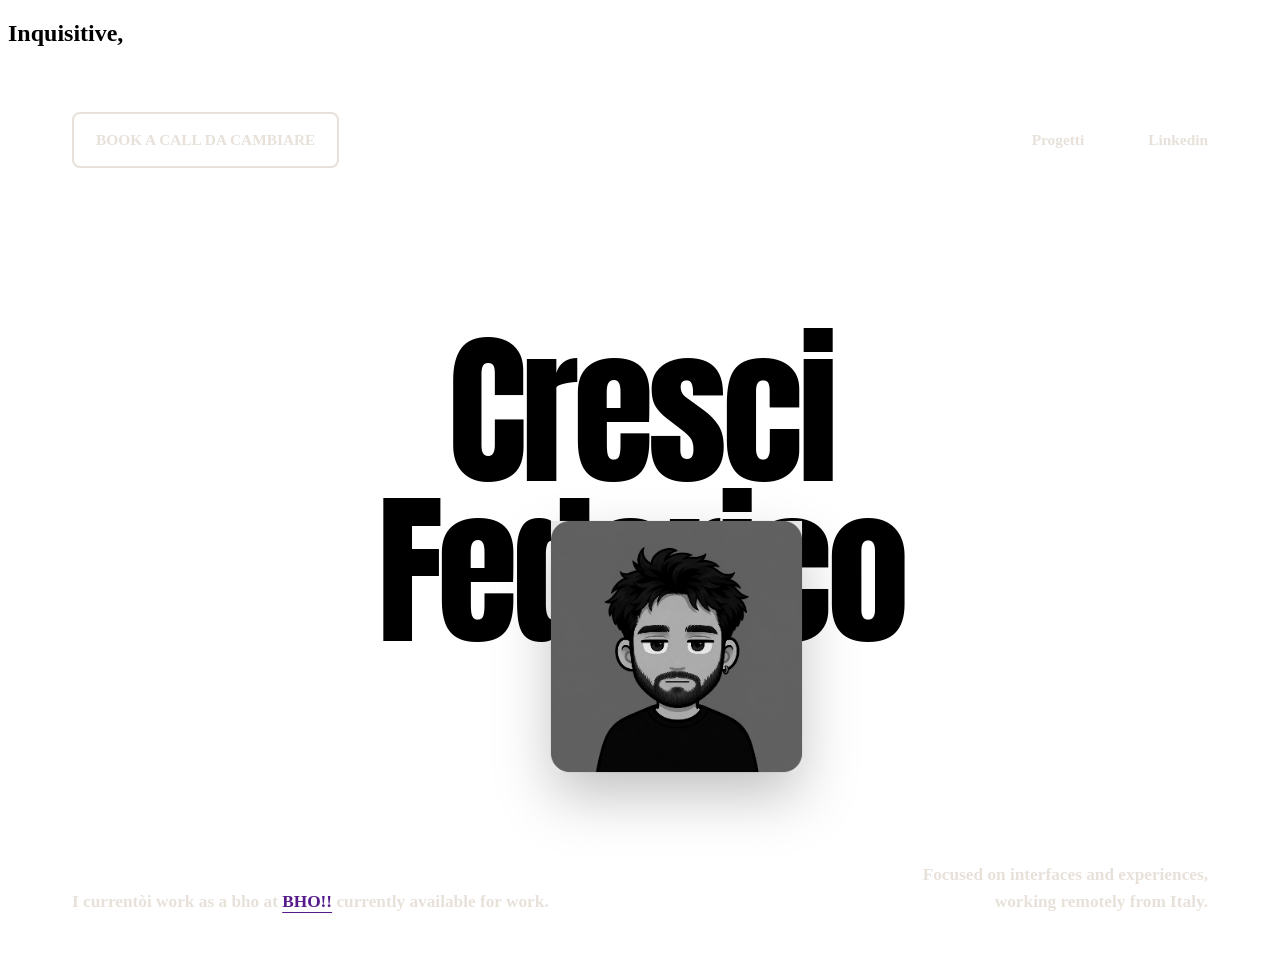
==== commit 17e8ade5: "add home page to fix media between 900 px down" ====
--- a/index.html
+++ b/index.html
@@ -7,32 +7,293 @@
     <link rel="preconnect" href="https://fonts.googleapis.com" />
     <link rel="preconnect" href="https://fonts.gstatic.com" crossorigin />
     <link
-      href="https://fonts.googleapis.com/css2?family=Syne:wght@600;700;800&display=swap"
+      href="https://fonts.googleapis.com/css2?family=Anton&family=Syne:wght@500;600;700;800&display=swap"
       rel="stylesheet"
     />
-    <link rel="stylesheet" href="./css/main.css" />
+    <link rel="stylesheet" href="../Portfolio/css/main.css" />
   </head>
   <body>
-    <!-- HERO -->
-    <main class="hero">
-      <div class="hero__content">
-        <p class="hero__eyebrow">Creative developer • Italy</p>
-
-        <h1 class="hero__title">
-          Cresci <br />
-          Federico
-        </h1>
-      </div>
-    </main>
-
-    <!-- Schermata iniziale -->
     <section class="intro" aria-label="Introduzione">
       <h2 class="intro__message">
         <span class="intro__word">Inquisitive,</span>
-        <!-- <span class="intro__word">Imaginative,</span> -->
-        <!-- <span class="intro__word">Genuine.</span> -->
+        <!-- <span class="intro__word">Imaginative,</span>
+        <span class="intro__word">Genuine.</span> -->
       </h2>
     </section>
+
+    <main class="hero">
+      <div class="hero__content">
+        <nav class="hero__nav" aria-label="Navigazione Principale">
+          <a href="#contatti" class="hero__button">Book a call da cambiare </a>
+          <div class="hero__links">
+            <a href="#progetti" class="hero__link">Progetti</a>
+
+            <a
+              href="https://www.linkedin.com/in/federico-cresci-b5853830b/"
+              class="hero__link"
+              target="_blank"
+              >Linkedin</a
+            >
+          </div>
+        </nav>
+
+        <h1 class="hero__title" aria-label="Federico Cresci">
+          <span>Cresci</span>
+          <span>Federico</span>
+        </h1>
+
+        <figure class="hero__portrait">
+          <img
+            src="./assets/img/avatar.png"
+            alt="Ritratto illustrto di Federico Cresci"
+          />
+        </figure>
+
+        <footer class="hero__footer" id="contatti">
+          <p class="hero__description">
+            I currentòi work as a bho at
+            <a href="" target="_blank" rel="noopener noreferrer">BHO!!</a>
+            currently available for work.
+          </p>
+
+          <p
+            class="hero__description hero__description hero__description--right"
+          >
+            Focused on interfaces and experiences, <br />
+            working remotely from Italy.
+          </p>
+        </footer>
+      </div>
+    </main>
+
+    <style>
+      /*
+      * Override necessari perché il layout precedente
+      * centrava tutto tramite flex e padding.
+      */
+
+      .hero {
+        display: block;
+        padding: 0;
+      }
+      .hero__content {
+        position: relative;
+        min-height: 100svh;
+      }
+      .hero__nav {
+        position: absolute;
+        z-index: 10;
+        top: clamp(24px, 3.5vw, 56px);
+        left: clamp(24px, 5vw, 100px);
+
+        display: flex;
+        width: calc(100% - clamp(48px, 10vw, 200px));
+        align-items: center;
+        justify-content: space-between;
+      }
+      .hero__button,
+      .hero__link {
+        color: #e7e1da;
+        font-size: clamp(0.85rem, 1.2vw, 1.3rem);
+        font-weight: 700;
+        text-decoration: none;
+      }
+      .hero__button {
+        display: inline-flex;
+        min-height: 52px;
+        padding: 0 22px;
+        align-items: center;
+        justify-content: center;
+
+        border: 2px solid #e7e1da;
+        border-radius: 8px;
+
+        text-transform: uppercase;
+        transition:
+          color 200ms ease,
+          background-color 200ms ease;
+      }
+      .hero__button:hover,
+      .hero__button:focus-visible {
+        color: #0e1016;
+        background-color: #e7e1da;
+      }
+      .hero__links {
+        display: flex;
+        gap: clamp(28px, 5vw, 90px);
+        align-items: center;
+      }
+      .hero__link {
+        position: relative;
+      }
+
+      .hero__link::after {
+        position: absolute;
+        right: 0;
+        bottom: -5px;
+        left: 0;
+
+        height: 2px;
+        content: "";
+        background-color: currentColor;
+
+        transform: scaleX(0);
+        transform-origin: right;
+        transition: transform 250ms ease;
+      }
+      .hero__link:hover::after,
+      .hero__link:focus-visible::after {
+        transform: scaleX(1);
+        transform-origin: left;
+      }
+      /* NOME */
+      .hero__title {
+        position: absolute;
+        z-index: 1;
+        top: 17%;
+        left: 50%;
+
+        display: block;
+        width: 100%;
+        max-width: none;
+
+        font-family: "Anton", Impact, sans-serif;
+        font-size: clamp(6.5rem, 13vw, 15.5rem);
+        font-weight: 400;
+        line-height: 0.96;
+        letter-spacing: -0.035em;
+        text-align: center;
+
+        transform: translateX(-50%);
+      }
+      .hero__title span {
+        display: block;
+      }
+      .hero__portrait {
+        position: absolute;
+        z-index: 4;
+        top: 49%;
+        left: 40%;
+
+        width: clamp(245px, 2.4vw, 48px);
+        background-color: #898989;
+        box-shadow: 0 25px 55px rgba(0, 0, 0, 0.25);
+
+        transform: translateY(-50%, -8%);
+      }
+      .hero__portrait img {
+        display: block;
+        width: 100%;
+        height: 100%;
+
+        object-fit: cover;
+        filter: grayscale(1) contrast(1.08) brightness(0.9);
+        transform: scale(1.025);
+      }
+      /* tasti inferiori */
+      .hero__footer {
+        position: absolute;
+        z-index: 6;
+        right: clamp(24px, 5vw, 100px);
+        bottom: clamp(28px, 4vw, 70px);
+        left: clamp(24px, 5vw, 100px);
+
+        display: flex;
+        gap: 60px;
+        align-items: flex-end;
+        justify-content: space-between;
+      }
+
+      .hero__description {
+        max-width: 565px;
+        margin: 0;
+
+        color: #e7e1da;
+        font-size: clamp(1rem, 1.35vw, 1.5rem);
+        font-weight: 600;
+        line-height: 1.55;
+      }
+      .hero__description--right {
+        text-align: right;
+      }
+      .hero__description a {
+        text-decoration-thickness: 1px;
+        text-underline-offset: 5px;
+      }
+      .hero__description a:hover {
+        text-decoration: none;
+      }
+
+      /* adattamento layout */
+      @media (max-width: 900px) {
+        .hero__title {
+          top: 22px;
+          font-size: clamp(5rem, 18vw, 9rem);
+          line-height: 0.93;
+        }
+
+        .hero__portrait {
+          top: 49px;
+          width: clamp(210px, 34vw, 290px);
+        }
+        .hero__description {
+          max-width: 43%;
+          font-size: 0.95rem;
+        }
+      }
+
+      @media (max-width: 620px) {
+        .hero,
+        .hero__content {
+          min-height: 900px;
+        }
+
+        .hero__nav {
+          top: 22px;
+          left: 20px;
+          width: calc(100% - 40px);
+        }
+
+        .hero__button {
+          min-height: 420px;
+          padding: 0 13px;
+          font-size: 0.7rem;
+        }
+
+        .hero__links {
+          gap: 18px;
+        }
+        .hero__link {
+          font-size: 0.7rem;
+        }
+        .hero__title {
+          top: 20%;
+          font-size: clamp(4.7rem, 25vw, 0.7rem);
+          line-height: 0.96;
+        }
+        .hero__portrait {
+          top: 45%;
+          width: min(62vw, 255px);
+          transform: translate(-50%, 0);
+        }
+        .hero__footer {
+          right: 20px;
+          bottom: 32px;
+          left: 20px;
+
+          display: grid;
+          gap: 22px;
+        }
+
+        .hero__description,
+        .hero__description--right {
+          max-width: 100%;
+          font-size: 0.9rem;
+          line-height: 1.45;
+          text-align: left;
+        }
+      }
+    </style>
 
     <script src="./js/event.js"></script>
     <script src="./js/app.js"></script>
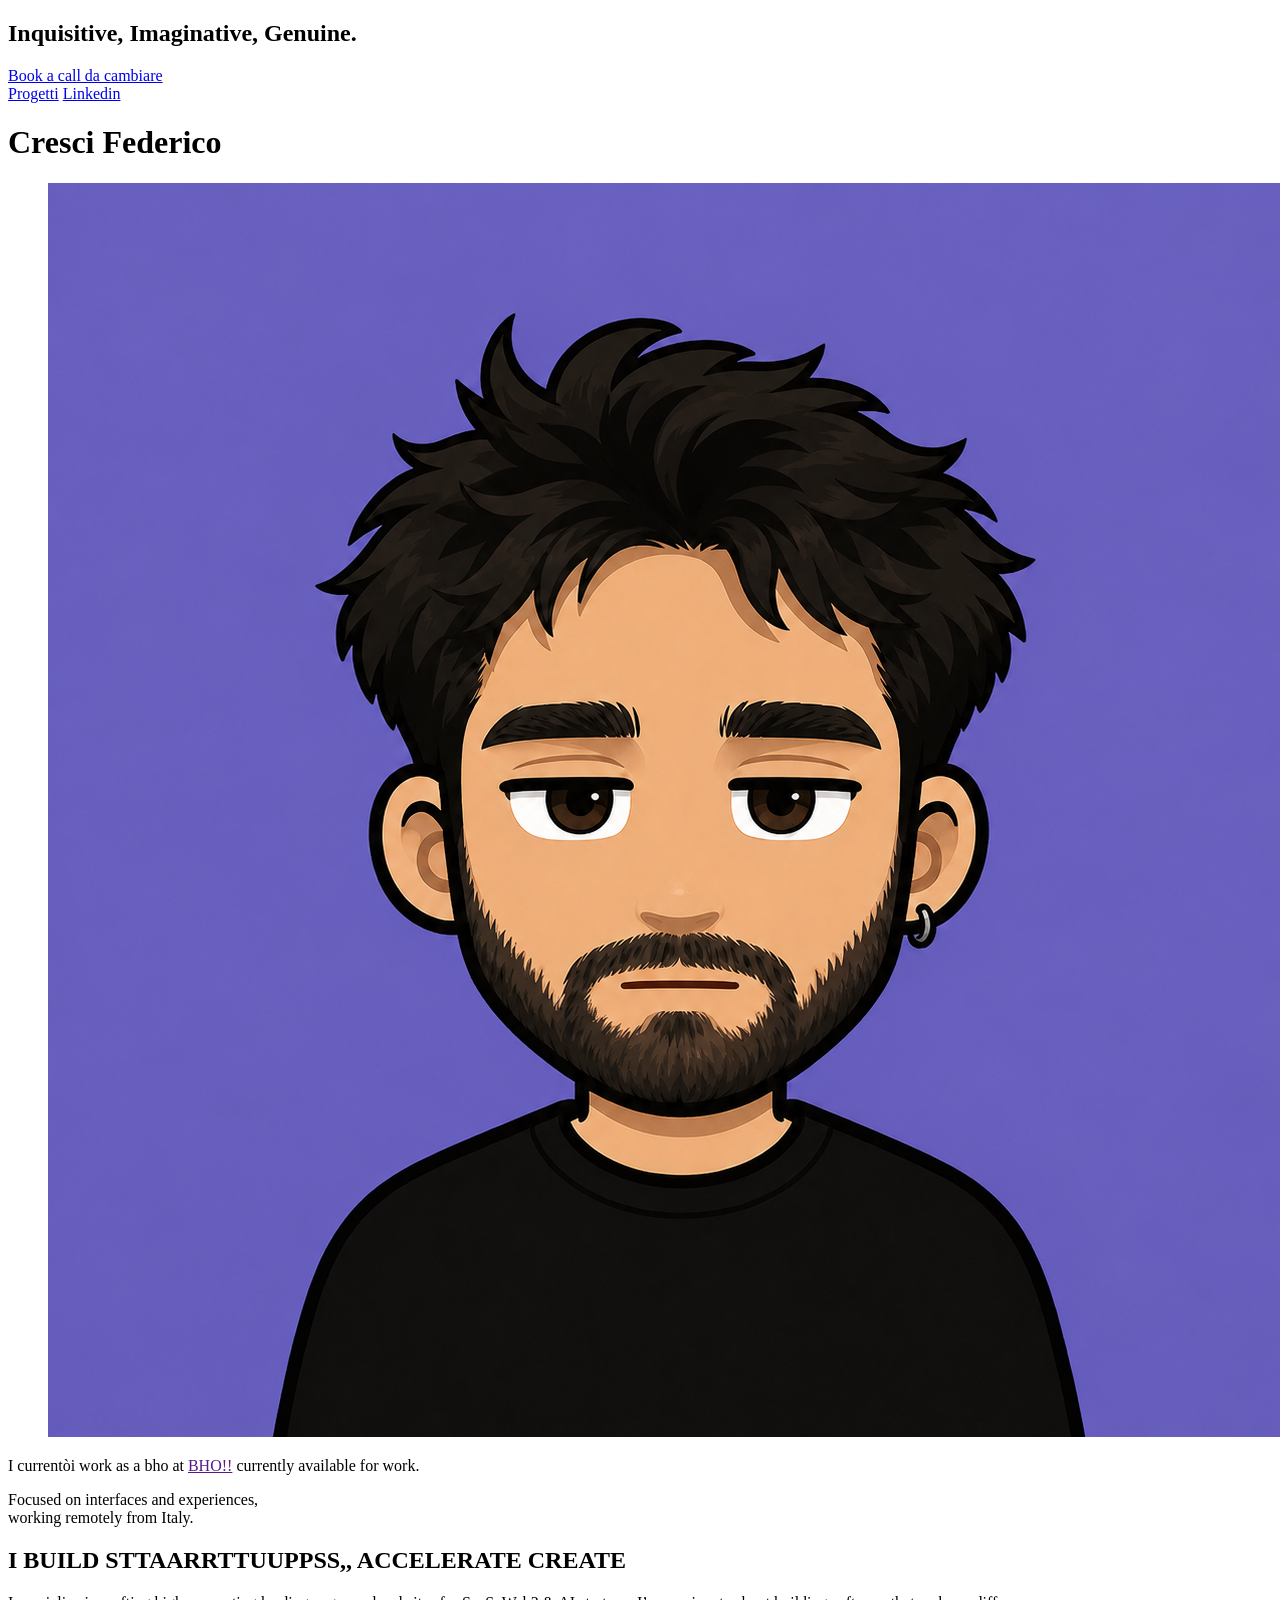
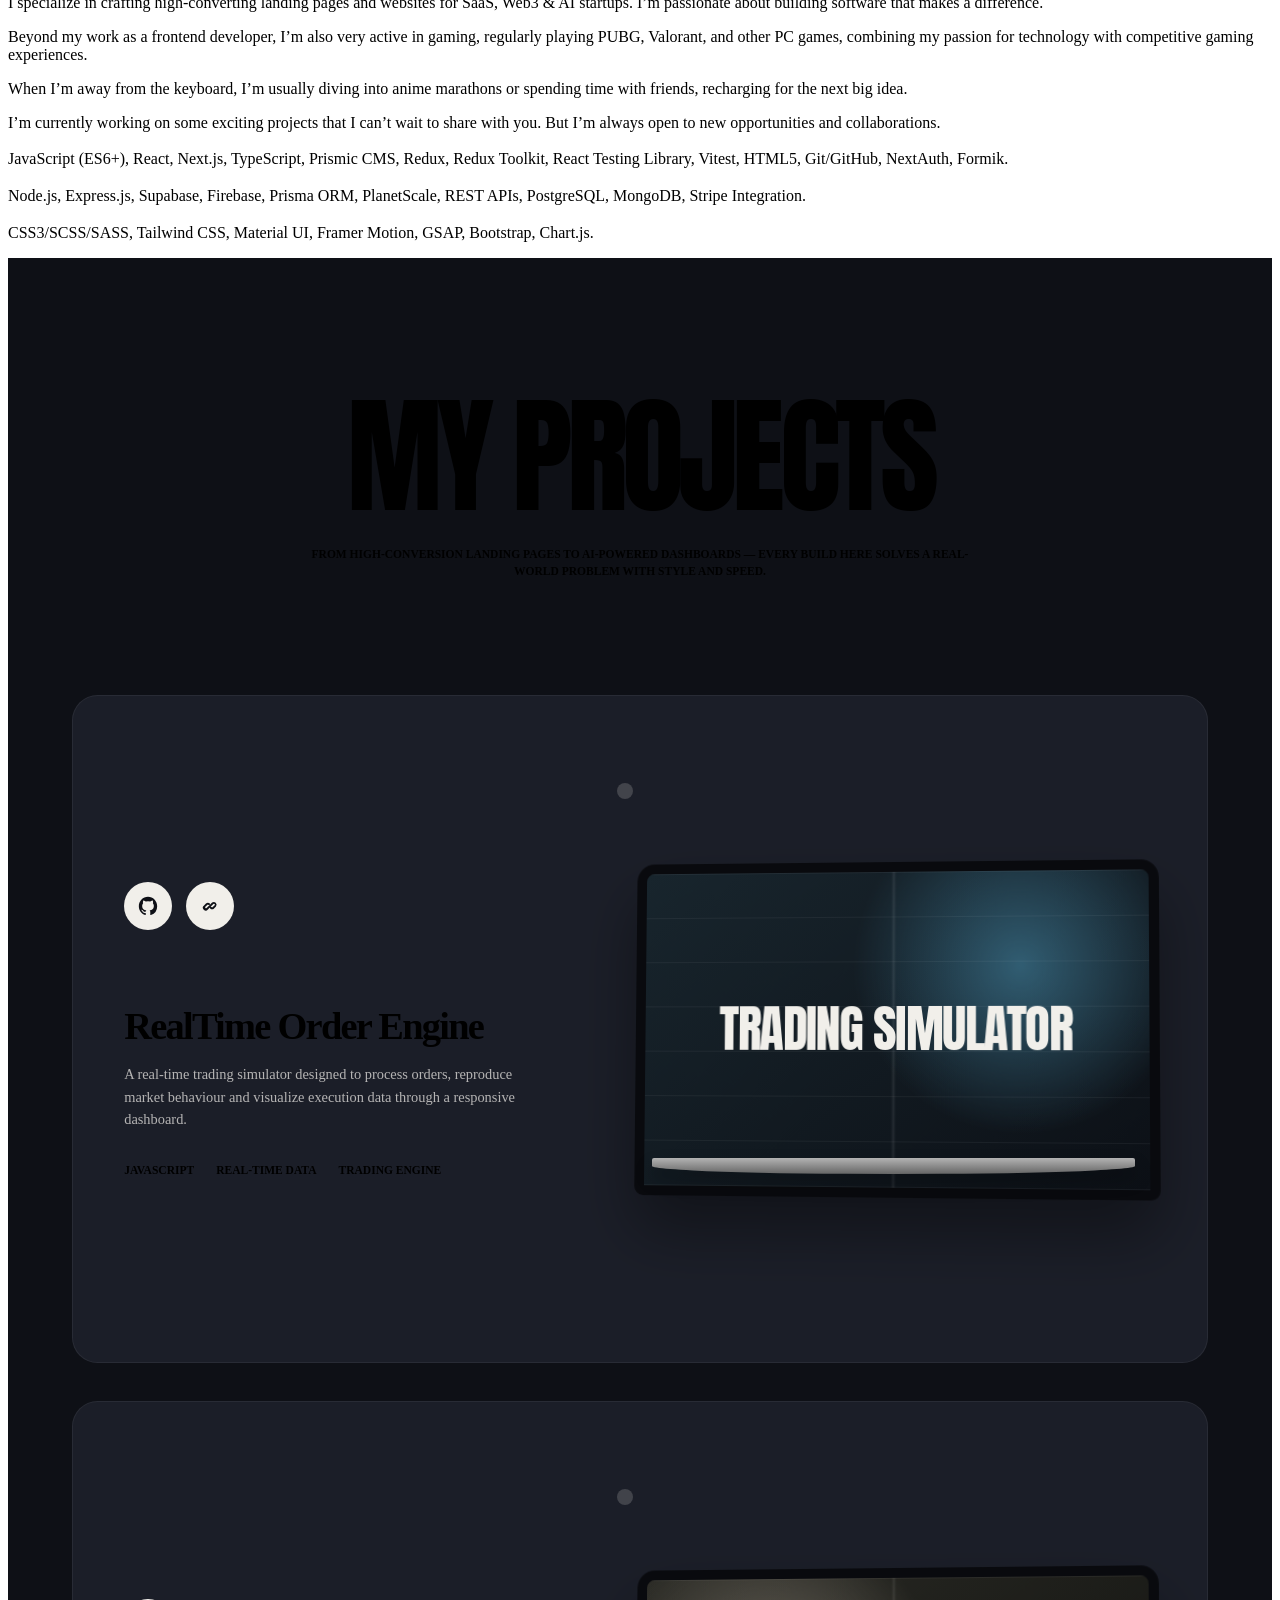
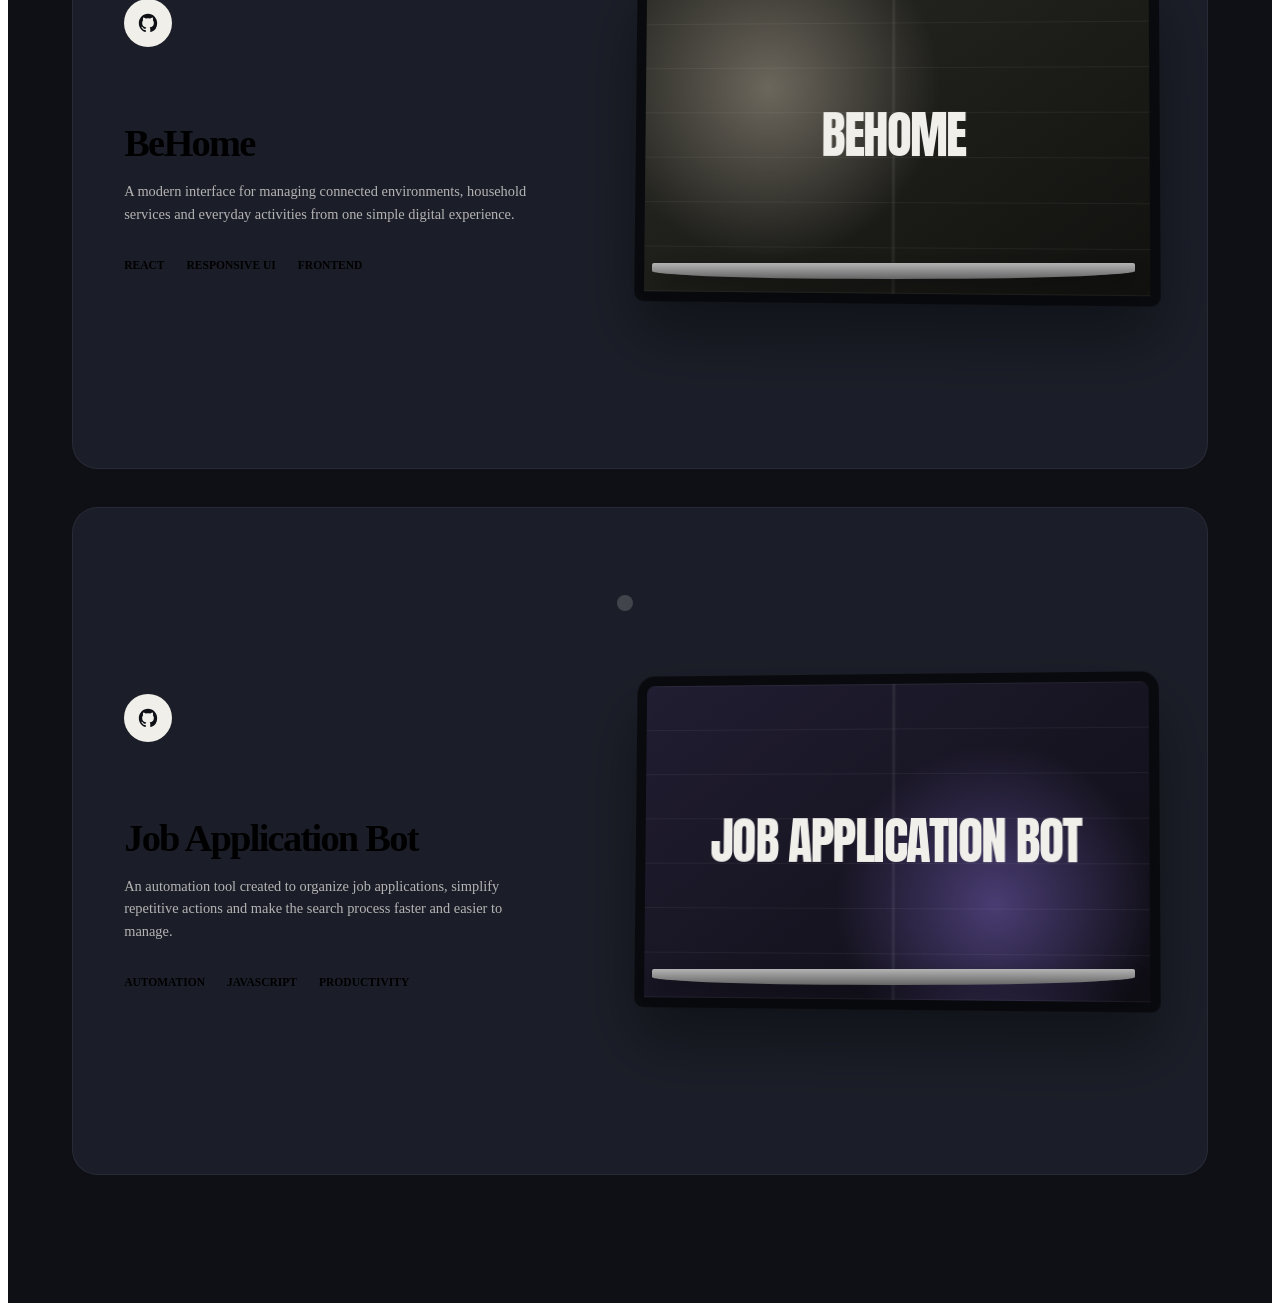
==== commit 33bc4873: "update: fix the hero section and adjustment the velocity intro, and add the section project ,fix(to " ====
--- a/index.html
+++ b/index.html
@@ -16,8 +16,8 @@
     <section class="intro" aria-label="Introduzione">
       <h2 class="intro__message">
         <span class="intro__word">Inquisitive,</span>
-        <!-- <span class="intro__word">Imaginative,</span>
-        <span class="intro__word">Genuine.</span> -->
+        <span class="intro__word">Imaginative,</span>
+        <span class="intro__word">Genuine.</span>
       </h2>
     </section>
 
@@ -44,7 +44,7 @@
 
         <figure class="hero__portrait">
           <img
-            src="./assets/img/avatar.png"
+            src="./assets/img/avatar_triste.png"
             alt="Ritratto illustrto di Federico Cresci"
           />
         </figure>
@@ -66,234 +66,560 @@
       </div>
     </main>
 
+    <!-- seconda parte  -->
+
+    <section class="about" id="about">
+      <div class="about__inner">
+        <h2
+          class="about__title"
+          aria-label="I build startups, accelerate growth, create empires."
+        >
+          <span class="about__title-line">
+            I BUILD
+            <span class="type-word" data-type="STARTUPS," data-speed="85">
+              <span class="type-word__text"></span>
+            </span>
+          </span>
+
+          <span class="about__title-line">
+            ACCELERATE
+            <span class="type-word" data-type="GROWTH," data-speed="85">
+              <span class="type-word__text"></span>
+            </span>
+          </span>
+
+          <span class="about__title-line">
+            CREATE
+            <span class="type-word" data-type="EMPIRES." data-speed="85">
+              <span class="type-word__text"></span>
+            </span>
+          </span>
+        </h2>
+
+        <div class="about__grid">
+          <div class="about__description">
+            <p>
+              I specialize in crafting high-converting landing pages and
+              websites for SaaS, Web3 &amp; AI startups. I’m passionate about
+              building software that makes a difference.
+            </p>
+
+            <p>
+              Beyond my work as a frontend developer, I’m also very active in
+              gaming, regularly playing PUBG, Valorant, and other PC games,
+              combining my passion for technology with competitive gaming
+              experiences.
+            </p>
+
+            <p>
+              When I’m away from the keyboard, I’m usually diving into anime
+              marathons or spending time with friends, recharging for the next
+              big idea.
+            </p>
+
+            <p>
+              I’m currently working on some exciting projects that I can’t wait
+              to share with you. But I’m always open to new opportunities and
+              collaborations.
+            </p>
+          </div>
+
+          <aside class="about__tools">
+            <div class="about__tool-group">
+              <h3>
+                <span
+                  class="type-word"
+                  data-type="Frontend Tools"
+                  data-speed="55"
+                >
+                  <span class="type-word__text"></span>
+                </span>
+              </h3>
+
+              <p>
+                JavaScript (ES6+), React, Next.js, TypeScript, Prismic CMS,
+                Redux, Redux Toolkit, React Testing Library, Vitest, HTML5,
+                Git/GitHub, NextAuth, Formik.
+              </p>
+            </div>
+
+            <div class="about__tool-group">
+              <h3>
+                <span
+                  class="type-word"
+                  data-type="Backend Tools"
+                  data-speed="55"
+                >
+                  <span class="type-word__text"></span>
+                </span>
+              </h3>
+
+              <p>
+                Node.js, Express.js, Supabase, Firebase, Prisma ORM,
+                PlanetScale, REST APIs, PostgreSQL, MongoDB, Stripe Integration.
+              </p>
+            </div>
+
+            <div class="about__tool-group">
+              <h3>
+                <span
+                  class="type-word"
+                  data-type="UI Libraries"
+                  data-speed="55"
+                >
+                  <span class="type-word__text"></span>
+                </span>
+              </h3>
+
+              <p>
+                CSS3/SCSS/SASS, Tailwind CSS, Material UI, Framer Motion, GSAP,
+                Bootstrap, Chart.js.
+              </p>
+            </div>
+          </aside>
+        </div>
+      </div>
+    </section>
+
+    <!-- TERZA PARTE: PROGETTI -->
+
+    <section class="projects" id="progetti">
+      <header class="projects__header scroll-reveal">
+        <h2 class="projects__title">My Projects</h2>
+
+        <p class="projects__subtitle">
+          From high-conversion landing pages to AI-powered dashboards — every
+          build here solves a real-world problem with style and speed.
+        </p>
+      </header>
+
+      <div class="projects__list">
+        <!-- PROGETTO 1 -->
+        <article class="project-card scroll-reveal">
+          <div class="project-card__content">
+            <div class="project-card__icons" aria-hidden="true">
+              <span class="project-card__icon">
+                <svg viewBox="0 0 24 24">
+                  <path
+                    d="M12 2C6.48 2 2 6.58 2 12.22c0 4.51 2.87 8.34 6.84 9.69.5.1.68-.22.68-.49v-1.92c-2.78.62-3.37-1.21-3.37-1.21-.45-1.18-1.11-1.49-1.11-1.49-.91-.64.07-.63.07-.63 1 .08 1.53 1.06 1.53 1.06.9 1.56 2.35 1.11 2.92.85.09-.66.35-1.11.64-1.37-2.22-.26-4.56-1.14-4.56-5.07 0-1.12.39-2.04 1.03-2.76-.1-.26-.45-1.31.1-2.72 0 0 .84-.28 2.75 1.05A9.3 9.3 0 0 1 12 6.87a9.3 9.3 0 0 1 2.5.34c1.91-1.33 2.75-1.05 2.75-1.05.55 1.41.2 2.46.1 2.72.64.72 1.03 1.64 1.03 2.76 0 3.94-2.34 4.8-4.57 5.06.36.32.68.94.68 1.9v2.82c0 .27.18.59.69.49A10.23 10.23 0 0 0 22 12.22C22 6.58 17.52 2 12 2Z"
+                  />
+                </svg>
+              </span>
+
+              <span class="project-card__icon">
+                <svg viewBox="0 0 24 24">
+                  <path
+                    d="M10.6 13.4a1 1 0 0 1 0-1.4l3.7-3.7a3 3 0 0 1 4.2 4.2l-2.1 2.1a3 3 0 0 1-4.2 0 1 1 0 1 1 1.4-1.4 1 1 0 0 0 1.4 0l2.1-2.1a1 1 0 0 0-1.4-1.4L12 13.4a1 1 0 0 1-1.4 0Zm2.8-2.8a1 1 0 0 1 0 1.4l-3.7 3.7a3 3 0 1 1-4.2-4.2l2.1-2.1a3 3 0 0 1 4.2 0 1 1 0 0 1-1.4 1.4 1 1 0 0 0-1.4 0l-2.1 2.1a1 1 0 0 0 1.4 1.4l3.7-3.7a1 1 0 0 1 1.4 0Z"
+                  />
+                </svg>
+              </span>
+            </div>
+
+            <h3 class="project-card__title">RealTime Order Engine</h3>
+
+            <p class="project-card__description">
+              A real-time trading simulator designed to process orders,
+              reproduce market behaviour and visualize execution data through a
+              responsive dashboard.
+            </p>
+
+            <ul class="project-card__tags">
+              <li>JavaScript</li>
+              <li>Real-time Data</li>
+              <li>Trading Engine</li>
+            </ul>
+          </div>
+
+          <div class="project-card__mockup" aria-hidden="true">
+            <div
+              class="project-card__screen project-card__screen--trading"
+              data-label="TRADING SIMULATOR"
+            ></div>
+          </div>
+        </article>
+
+        <!-- PROGETTO 2 -->
+        <article class="project-card scroll-reveal">
+          <div class="project-card__content">
+            <div class="project-card__icons" aria-hidden="true">
+              <span class="project-card__icon">
+                <svg viewBox="0 0 24 24">
+                  <path
+                    d="M12 2C6.48 2 2 6.58 2 12.22c0 4.51 2.87 8.34 6.84 9.69.5.1.68-.22.68-.49v-1.92c-2.78.62-3.37-1.21-3.37-1.21-.45-1.18-1.11-1.49-1.11-1.49-.91-.64.07-.63.07-.63 1 .08 1.53 1.06 1.53 1.06.9 1.56 2.35 1.11 2.92.85.09-.66.35-1.11.64-1.37-2.22-.26-4.56-1.14-4.56-5.07 0-1.12.39-2.04 1.03-2.76-.1-.26-.45-1.31.1-2.72 0 0 .84-.28 2.75 1.05A9.3 9.3 0 0 1 12 6.87a9.3 9.3 0 0 1 2.5.34c1.91-1.33 2.75-1.05 2.75-1.05.55 1.41.2 2.46.1 2.72.64.72 1.03 1.64 1.03 2.76 0 3.94-2.34 4.8-4.57 5.06.36.32.68.94.68 1.9v2.82c0 .27.18.59.69.49A10.23 10.23 0 0 0 22 12.22C22 6.58 17.52 2 12 2Z"
+                  />
+                </svg>
+              </span>
+            </div>
+
+            <h3 class="project-card__title">BeHome</h3>
+
+            <p class="project-card__description">
+              A modern interface for managing connected environments, household
+              services and everyday activities from one simple digital
+              experience.
+            </p>
+
+            <ul class="project-card__tags">
+              <li>React</li>
+              <li>Responsive UI</li>
+              <li>Frontend</li>
+            </ul>
+          </div>
+
+          <div class="project-card__mockup" aria-hidden="true">
+            <div
+              class="project-card__screen project-card__screen--home"
+              data-label="BEHOME"
+            ></div>
+          </div>
+        </article>
+
+        <!-- PROGETTO 3 -->
+        <article class="project-card scroll-reveal">
+          <div class="project-card__content">
+            <div class="project-card__icons" aria-hidden="true">
+              <span class="project-card__icon">
+                <svg viewBox="0 0 24 24">
+                  <path
+                    d="M12 2C6.48 2 2 6.58 2 12.22c0 4.51 2.87 8.34 6.84 9.69.5.1.68-.22.68-.49v-1.92c-2.78.62-3.37-1.21-3.37-1.21-.45-1.18-1.11-1.49-1.11-1.49-.91-.64.07-.63.07-.63 1 .08 1.53 1.06 1.53 1.06.9 1.56 2.35 1.11 2.92.85.09-.66.35-1.11.64-1.37-2.22-.26-4.56-1.14-4.56-5.07 0-1.12.39-2.04 1.03-2.76-.1-.26-.45-1.31.1-2.72 0 0 .84-.28 2.75 1.05A9.3 9.3 0 0 1 12 6.87a9.3 9.3 0 0 1 2.5.34c1.91-1.33 2.75-1.05 2.75-1.05.55 1.41.2 2.46.1 2.72.64.72 1.03 1.64 1.03 2.76 0 3.94-2.34 4.8-4.57 5.06.36.32.68.94.68 1.9v2.82c0 .27.18.59.69.49A10.23 10.23 0 0 0 22 12.22C22 6.58 17.52 2 12 2Z"
+                  />
+                </svg>
+              </span>
+            </div>
+
+            <h3 class="project-card__title">Job Application Bot</h3>
+
+            <p class="project-card__description">
+              An automation tool created to organize job applications, simplify
+              repetitive actions and make the search process faster and easier
+              to manage.
+            </p>
+
+            <ul class="project-card__tags">
+              <li>Automation</li>
+              <li>JavaScript</li>
+              <li>Productivity</li>
+            </ul>
+          </div>
+
+          <div class="project-card__mockup" aria-hidden="true">
+            <div
+              class="project-card__screen project-card__screen--jobs"
+              data-label="JOB APPLICATION BOT"
+            ></div>
+          </div>
+        </article>
+      </div>
+    </section>
+
     <style>
-      /*
-      * Override necessari perché il layout precedente
-      * centrava tutto tramite flex e padding.
-      */
-
-      .hero {
-        display: block;
+      .projects {
+        min-height: 100svh;
+        padding: clamp(100px, 11vw, 180px) clamp(20px, 5vw, 80px)
+          clamp(100px, 10vw, 160px);
+        overflow: hidden;
+        background: #0e1016;
+        color: var(--foreground);
+      }
+
+      .projects__header {
+        width: min(100%, 1050px);
+        margin: 0 auto clamp(80px, 9vw, 140px);
+        text-align: center;
+      }
+
+      .projects__title {
+        margin: 0;
+        font-family: "Anton", sans-serif;
+        font-size: clamp(5rem, 10vw, 11rem);
+        font-weight: 400;
+        line-height: 0.9;
+        letter-spacing: -0.045em;
+        text-transform: uppercase;
+      }
+
+      .projects__subtitle {
+        max-width: 680px;
+        margin: 32px auto 0;
+        font-size: clamp(0.72rem, 0.9vw, 0.95rem);
+        font-weight: 700;
+        line-height: 1.5;
+        text-transform: uppercase;
+      }
+
+      .projects__list {
+        display: grid;
+        width: min(100%, 1500px);
+        margin: 0 auto;
+        gap: clamp(24px, 3vw, 42px);
+      }
+
+      .project-card {
+        position: relative;
+        display: grid;
+        grid-template-columns: minmax(280px, 0.9fr) minmax(380px, 1.1fr);
+        min-height: clamp(430px, 44vw, 620px);
+        padding: clamp(28px, 4vw, 65px);
+        overflow: hidden;
+        border: 1px solid rgba(255, 255, 255, 0.06);
+        border-radius: clamp(18px, 2vw, 30px);
+        background: #1b1e28;
+        align-items: center;
+        gap: clamp(40px, 6vw, 100px);
+      }
+
+      .project-card::before {
+        position: absolute;
+        top: 13%;
+        left: 48%;
+        width: 16px;
+        height: 16px;
+        border-radius: 50%;
+        background: rgba(241, 239, 234, 0.18);
+        content: "";
+      }
+
+      .project-card__content {
+        position: relative;
+        z-index: 2;
+      }
+
+      .project-card__icons {
+        display: flex;
+        margin-bottom: clamp(45px, 6vw, 90px);
+        gap: 14px;
+      }
+
+      .project-card__icon {
+        display: grid;
+        width: 48px;
+        height: 48px;
+        border-radius: 50%;
+        background: #f1efea;
+        color: #0e1016;
+        place-items: center;
+      }
+
+      .project-card__icon svg {
+        width: 22px;
+        fill: currentColor;
+      }
+
+      .project-card__title {
+        margin: 0 0 18px;
+        font-size: clamp(2rem, 3vw, 3.6rem);
+        line-height: 1;
+        letter-spacing: -0.045em;
+      }
+
+      .project-card__description {
+        max-width: 550px;
+        margin: 0;
+        color: rgba(241, 239, 234, 0.72);
+        font-size: clamp(0.9rem, 1.1vw, 1.1rem);
+        font-weight: 500;
+        line-height: 1.55;
+      }
+
+      .project-card__tags {
+        display: flex;
         padding: 0;
-      }
-      .hero__content {
+        margin: 34px 0 0;
+        flex-wrap: wrap;
+        gap: 14px 22px;
+        list-style: none;
+      }
+
+      .project-card__tags li {
+        font-size: clamp(0.72rem, 0.85vw, 0.9rem);
+        font-weight: 800;
+        text-transform: uppercase;
+      }
+
+      .project-card__mockup {
         position: relative;
-        min-height: 100svh;
-      }
-      .hero__nav {
-        position: absolute;
-        z-index: 10;
-        top: clamp(24px, 3.5vw, 56px);
-        left: clamp(24px, 5vw, 100px);
-
         display: flex;
-        width: calc(100% - clamp(48px, 10vw, 200px));
-        align-items: center;
-        justify-content: space-between;
-      }
-      .hero__button,
-      .hero__link {
-        color: #e7e1da;
-        font-size: clamp(0.85rem, 1.2vw, 1.3rem);
-        font-weight: 700;
-        text-decoration: none;
-      }
-      .hero__button {
-        display: inline-flex;
-        min-height: 52px;
-        padding: 0 22px;
+        min-height: 310px;
         align-items: center;
         justify-content: center;
-
-        border: 2px solid #e7e1da;
-        border-radius: 8px;
-
-        text-transform: uppercase;
+        perspective: 1100px;
+      }
+
+      .project-card__screen {
+        position: relative;
+        width: min(100%, 650px);
+        aspect-ratio: 16 / 10;
+        overflow: hidden;
+        border: 10px solid #090a0e;
+        border-radius: 18px 18px 9px 9px;
+        box-shadow: 0 35px 65px rgba(0, 0, 0, 0.38);
+        transform: rotateY(-4deg) rotateX(2deg);
+      }
+
+      .project-card__screen::before {
+        position: absolute;
+        inset: 0;
+        background:
+          linear-gradient(
+            90deg,
+            transparent 49.5%,
+            rgba(255, 255, 255, 0.08) 50%,
+            transparent 50.5%
+          ),
+          linear-gradient(rgba(255, 255, 255, 0.05) 1px, transparent 1px);
+        background-size:
+          100% 100%,
+          100% 45px;
+        content: "";
+      }
+
+      .project-card__screen::after {
+        position: absolute;
+        inset: 0;
+        display: grid;
+        padding: 30px;
+        color: #f1efea;
+        content: attr(data-label);
+        font-family: "Anton", sans-serif;
+        font-size: clamp(2rem, 4vw, 5rem);
+        line-height: 0.95;
+        letter-spacing: -0.03em;
+        text-align: center;
+        place-items: center;
+      }
+
+      .project-card__screen--trading {
+        background:
+          radial-gradient(circle at 75% 30%, #315d72, transparent 38%),
+          linear-gradient(145deg, #18252d, #0c1016);
+      }
+
+      .project-card__screen--home {
+        background:
+          radial-gradient(circle at 25% 35%, #6c675d, transparent 40%),
+          linear-gradient(145deg, #292924, #11120f);
+      }
+
+      .project-card__screen--jobs {
+        background:
+          radial-gradient(circle at 70% 70%, #493c72, transparent 38%),
+          linear-gradient(145deg, #211d32, #0e0d14);
+      }
+
+      .project-card__mockup::after {
+        position: absolute;
+        right: 4%;
+        bottom: 7%;
+        left: 4%;
+        height: 16px;
+        border-radius: 2px 2px 50% 50%;
+        background: linear-gradient(180deg, #b3b3b3, #656565);
+        box-shadow: 0 10px 18px rgba(0, 0, 0, 0.3);
+        content: "";
+      }
+
+      /* Entrata durante lo scroll */
+      .scroll-reveal {
+        opacity: 0;
+        transform: translateY(75px);
         transition:
-          color 200ms ease,
-          background-color 200ms ease;
-      }
-      .hero__button:hover,
-      .hero__button:focus-visible {
-        color: #0e1016;
-        background-color: #e7e1da;
-      }
-      .hero__links {
-        display: flex;
-        gap: clamp(28px, 5vw, 90px);
-        align-items: center;
-      }
-      .hero__link {
-        position: relative;
-      }
-
-      .hero__link::after {
-        position: absolute;
-        right: 0;
-        bottom: -5px;
-        left: 0;
-
-        height: 2px;
-        content: "";
-        background-color: currentColor;
-
-        transform: scaleX(0);
-        transform-origin: right;
-        transition: transform 250ms ease;
-      }
-      .hero__link:hover::after,
-      .hero__link:focus-visible::after {
-        transform: scaleX(1);
-        transform-origin: left;
-      }
-      /* NOME */
-      .hero__title {
-        position: absolute;
-        z-index: 1;
-        top: 17%;
-        left: 50%;
-
-        display: block;
-        width: 100%;
-        max-width: none;
-
-        font-family: "Anton", Impact, sans-serif;
-        font-size: clamp(6.5rem, 13vw, 15.5rem);
-        font-weight: 400;
-        line-height: 0.96;
-        letter-spacing: -0.035em;
-        text-align: center;
-
-        transform: translateX(-50%);
-      }
-      .hero__title span {
-        display: block;
-      }
-      .hero__portrait {
-        position: absolute;
-        z-index: 4;
-        top: 49%;
-        left: 40%;
-
-        width: clamp(245px, 2.4vw, 48px);
-        background-color: #898989;
-        box-shadow: 0 25px 55px rgba(0, 0, 0, 0.25);
-
-        transform: translateY(-50%, -8%);
-      }
-      .hero__portrait img {
-        display: block;
-        width: 100%;
-        height: 100%;
-
-        object-fit: cover;
-        filter: grayscale(1) contrast(1.08) brightness(0.9);
-        transform: scale(1.025);
-      }
-      /* tasti inferiori */
-      .hero__footer {
-        position: absolute;
-        z-index: 6;
-        right: clamp(24px, 5vw, 100px);
-        bottom: clamp(28px, 4vw, 70px);
-        left: clamp(24px, 5vw, 100px);
-
-        display: flex;
-        gap: 60px;
-        align-items: flex-end;
-        justify-content: space-between;
-      }
-
-      .hero__description {
-        max-width: 565px;
-        margin: 0;
-
-        color: #e7e1da;
-        font-size: clamp(1rem, 1.35vw, 1.5rem);
-        font-weight: 600;
-        line-height: 1.55;
-      }
-      .hero__description--right {
-        text-align: right;
-      }
-      .hero__description a {
-        text-decoration-thickness: 1px;
-        text-underline-offset: 5px;
-      }
-      .hero__description a:hover {
-        text-decoration: none;
-      }
-
-      /* adattamento layout */
-      @media (max-width: 900px) {
-        .hero__title {
-          top: 22px;
-          font-size: clamp(5rem, 18vw, 9rem);
-          line-height: 0.93;
-        }
-
-        .hero__portrait {
-          top: 49px;
-          width: clamp(210px, 34vw, 290px);
-        }
-        .hero__description {
-          max-width: 43%;
-          font-size: 0.95rem;
-        }
-      }
-
-      @media (max-width: 620px) {
-        .hero,
-        .hero__content {
-          min-height: 900px;
-        }
-
-        .hero__nav {
-          top: 22px;
-          left: 20px;
-          width: calc(100% - 40px);
-        }
-
-        .hero__button {
-          min-height: 420px;
-          padding: 0 13px;
-          font-size: 0.7rem;
-        }
-
-        .hero__links {
-          gap: 18px;
-        }
-        .hero__link {
-          font-size: 0.7rem;
-        }
-        .hero__title {
-          top: 20%;
-          font-size: clamp(4.7rem, 25vw, 0.7rem);
-          line-height: 0.96;
-        }
-        .hero__portrait {
-          top: 45%;
-          width: min(62vw, 255px);
-          transform: translate(-50%, 0);
-        }
-        .hero__footer {
-          right: 20px;
-          bottom: 32px;
-          left: 20px;
-
-          display: grid;
-          gap: 22px;
-        }
-
-        .hero__description,
-        .hero__description--right {
-          max-width: 100%;
-          font-size: 0.9rem;
-          line-height: 1.45;
-          text-align: left;
+          opacity 850ms ease,
+          transform 1100ms cubic-bezier(0.16, 1, 0.3, 1);
+        transition-delay: var(--reveal-delay, 0ms);
+      }
+
+      .scroll-reveal.is-visible {
+        opacity: 1;
+        transform: translateY(0);
+      }
+
+      @media (max-width: 850px) {
+        .projects {
+          padding-right: 20px;
+          padding-left: 20px;
+        }
+
+        .projects__header {
+          margin-bottom: 70px;
+        }
+
+        .projects__title {
+          font-size: clamp(4.5rem, 20vw, 8rem);
+        }
+
+        .project-card {
+          grid-template-columns: 1fr;
+          min-height: auto;
+          padding: 32px 24px 50px;
+        }
+
+        .project-card__icons {
+          margin-bottom: 55px;
+        }
+
+        .project-card__mockup {
+          min-height: 250px;
+        }
+      }
+
+      @media (prefers-reduced-motion: reduce) {
+        .scroll-reveal {
+          opacity: 1;
+          transform: none;
+          transition: none;
         }
       }
     </style>
+
+    <script>
+      function initScrollReveal({
+        selector = ".scroll-reveal",
+        activeClass = "is-visible",
+        threshold = 0.15,
+        rootMargin = "0px 0px -10% 0px",
+        staggerDelay = 100,
+      } = {}) {
+        const elements = [...document.querySelectorAll(selector)];
+
+        if (elements.length === 0) return;
+
+        const reducedMotion = window.matchMedia(
+          "(prefers-reduced-motion: reduce)",
+        ).matches;
+
+        if (reducedMotion || !("IntersectionObserver" in window)) {
+          elements.forEach((element) => {
+            element.classList.add(activeClass);
+          });
+
+          return;
+        }
+
+        const observer = new IntersectionObserver(
+          (entries) => {
+            entries.forEach((entry) => {
+              if (!entry.isIntersecting) return;
+
+              entry.target.classList.add(activeClass);
+              observer.unobserve(entry.target);
+            });
+          },
+          {
+            threshold,
+            rootMargin,
+          },
+        );
+
+        elements.forEach((element, index) => {
+          element.style.setProperty(
+            "--reveal-delay",
+            `${(index % 3) * staggerDelay}ms`,
+          );
+
+          observer.observe(element);
+        });
+      }
+    </script>
 
     <script src="./js/event.js"></script>
     <script src="./js/app.js"></script>
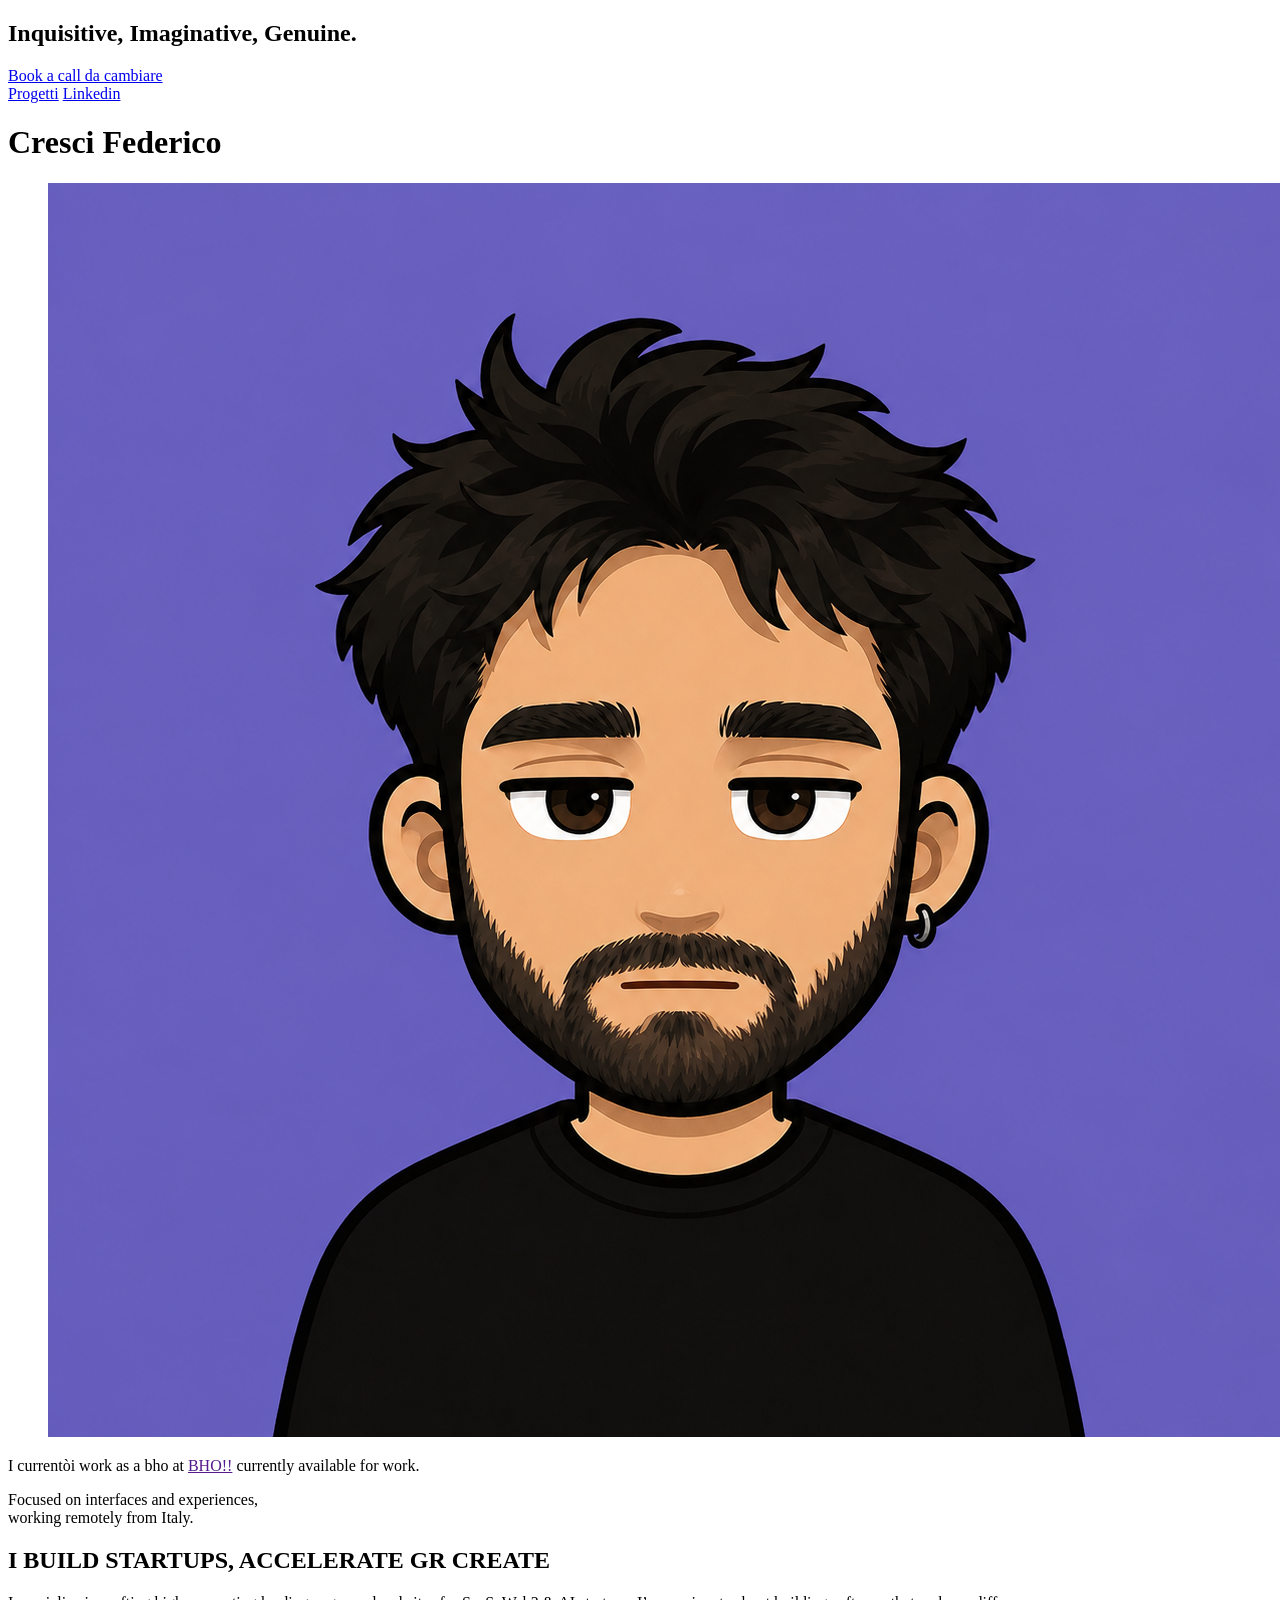
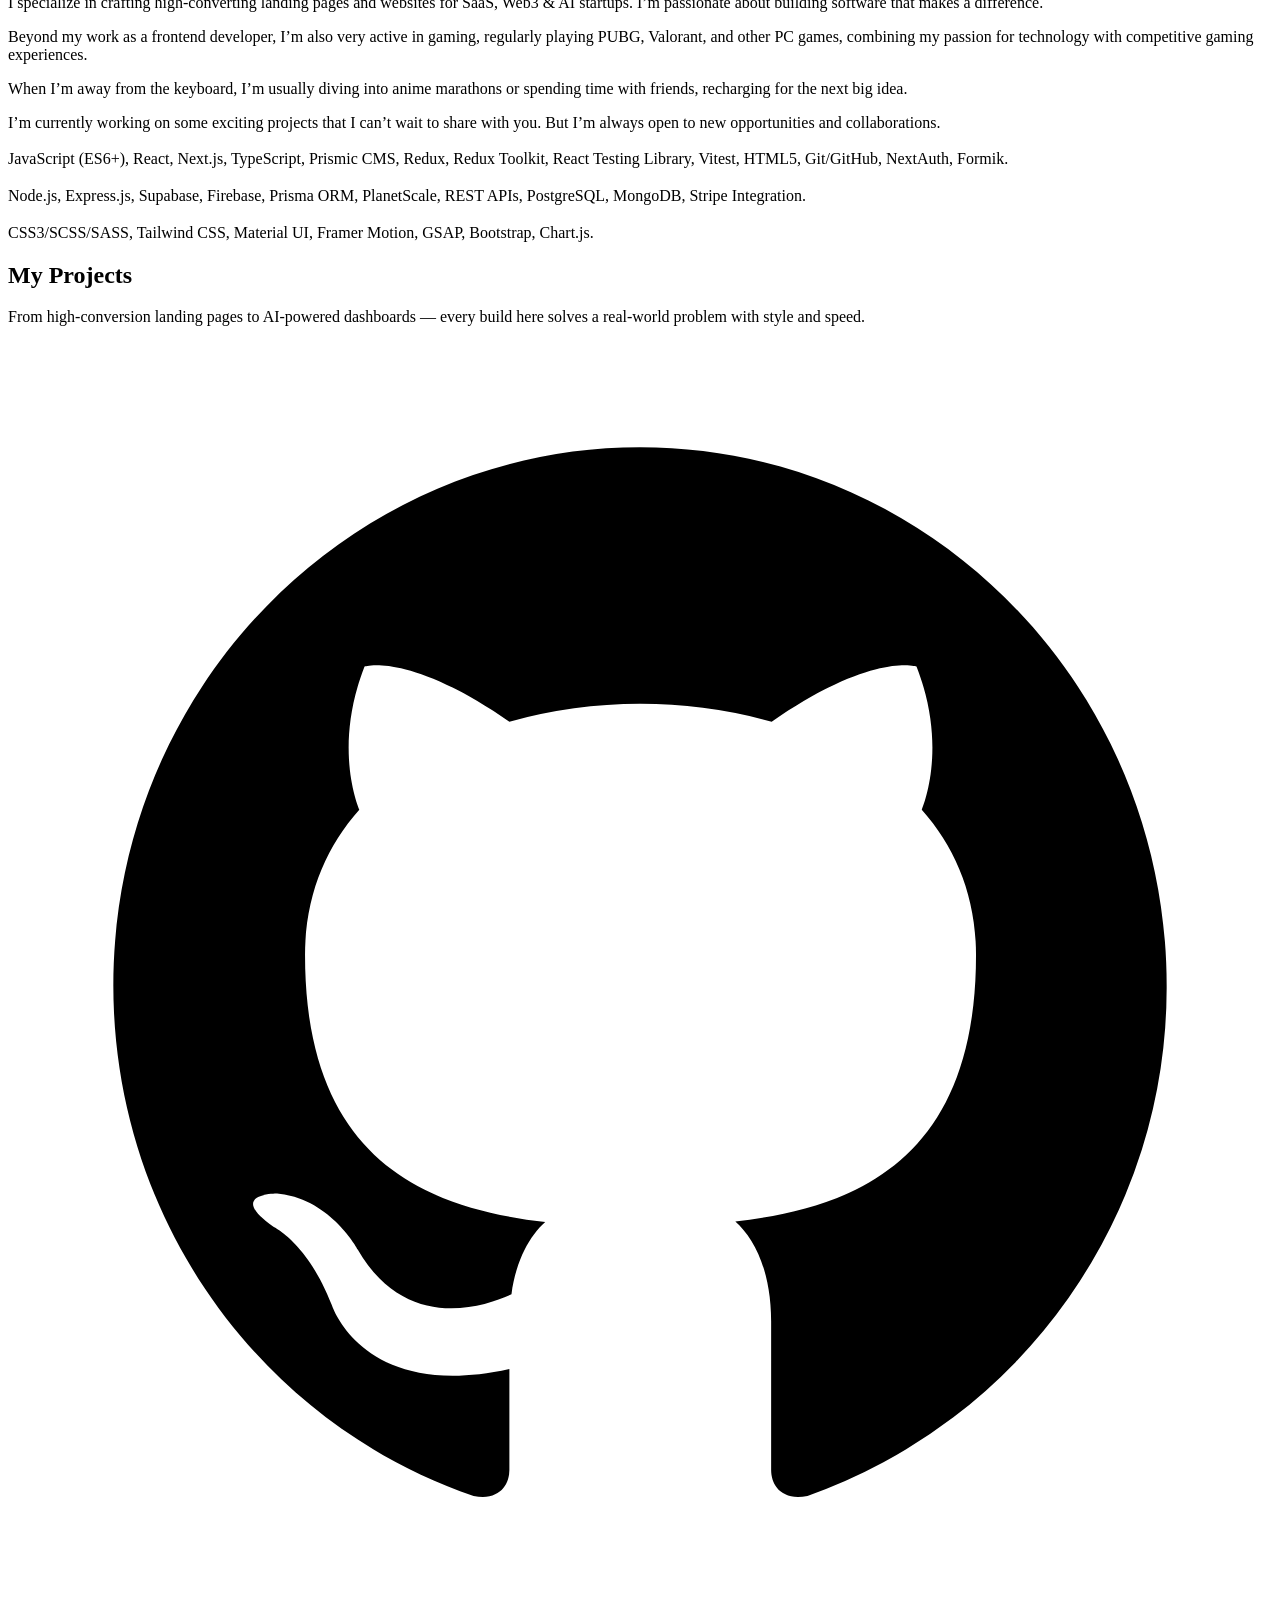
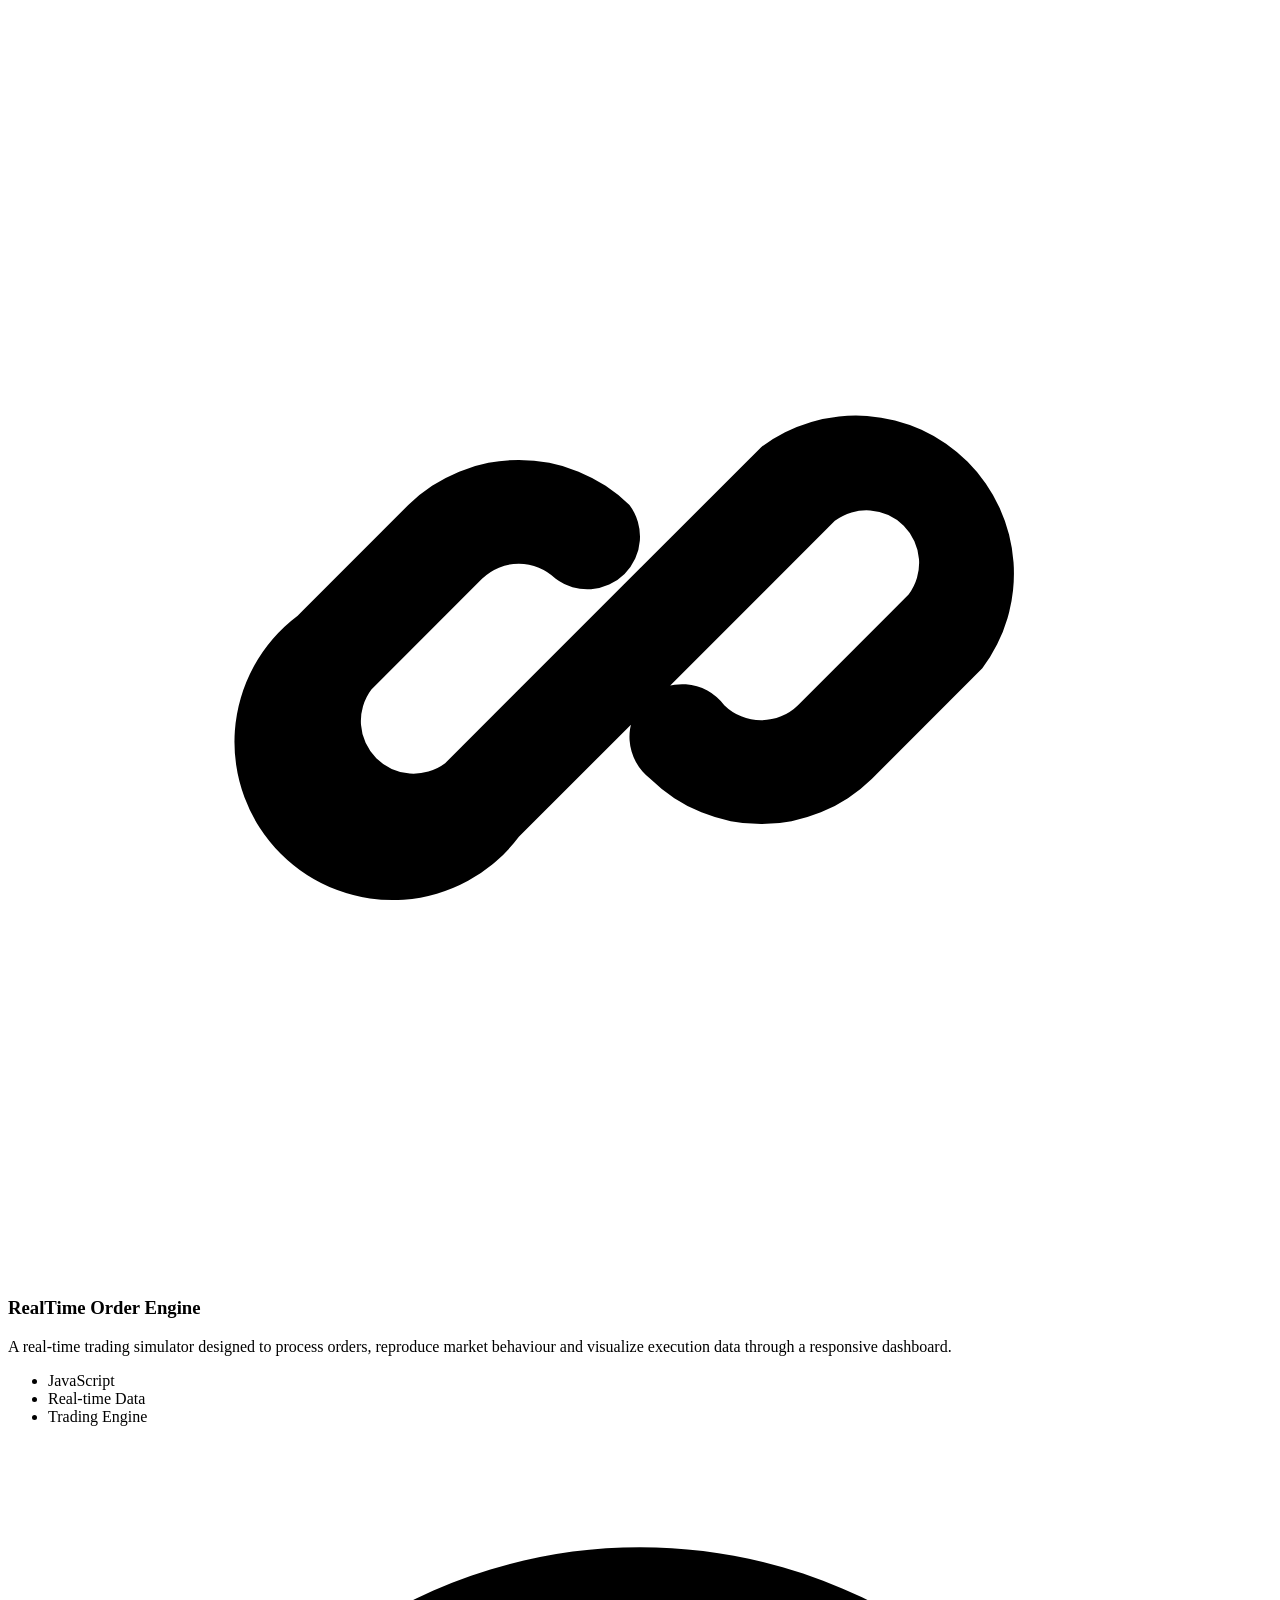
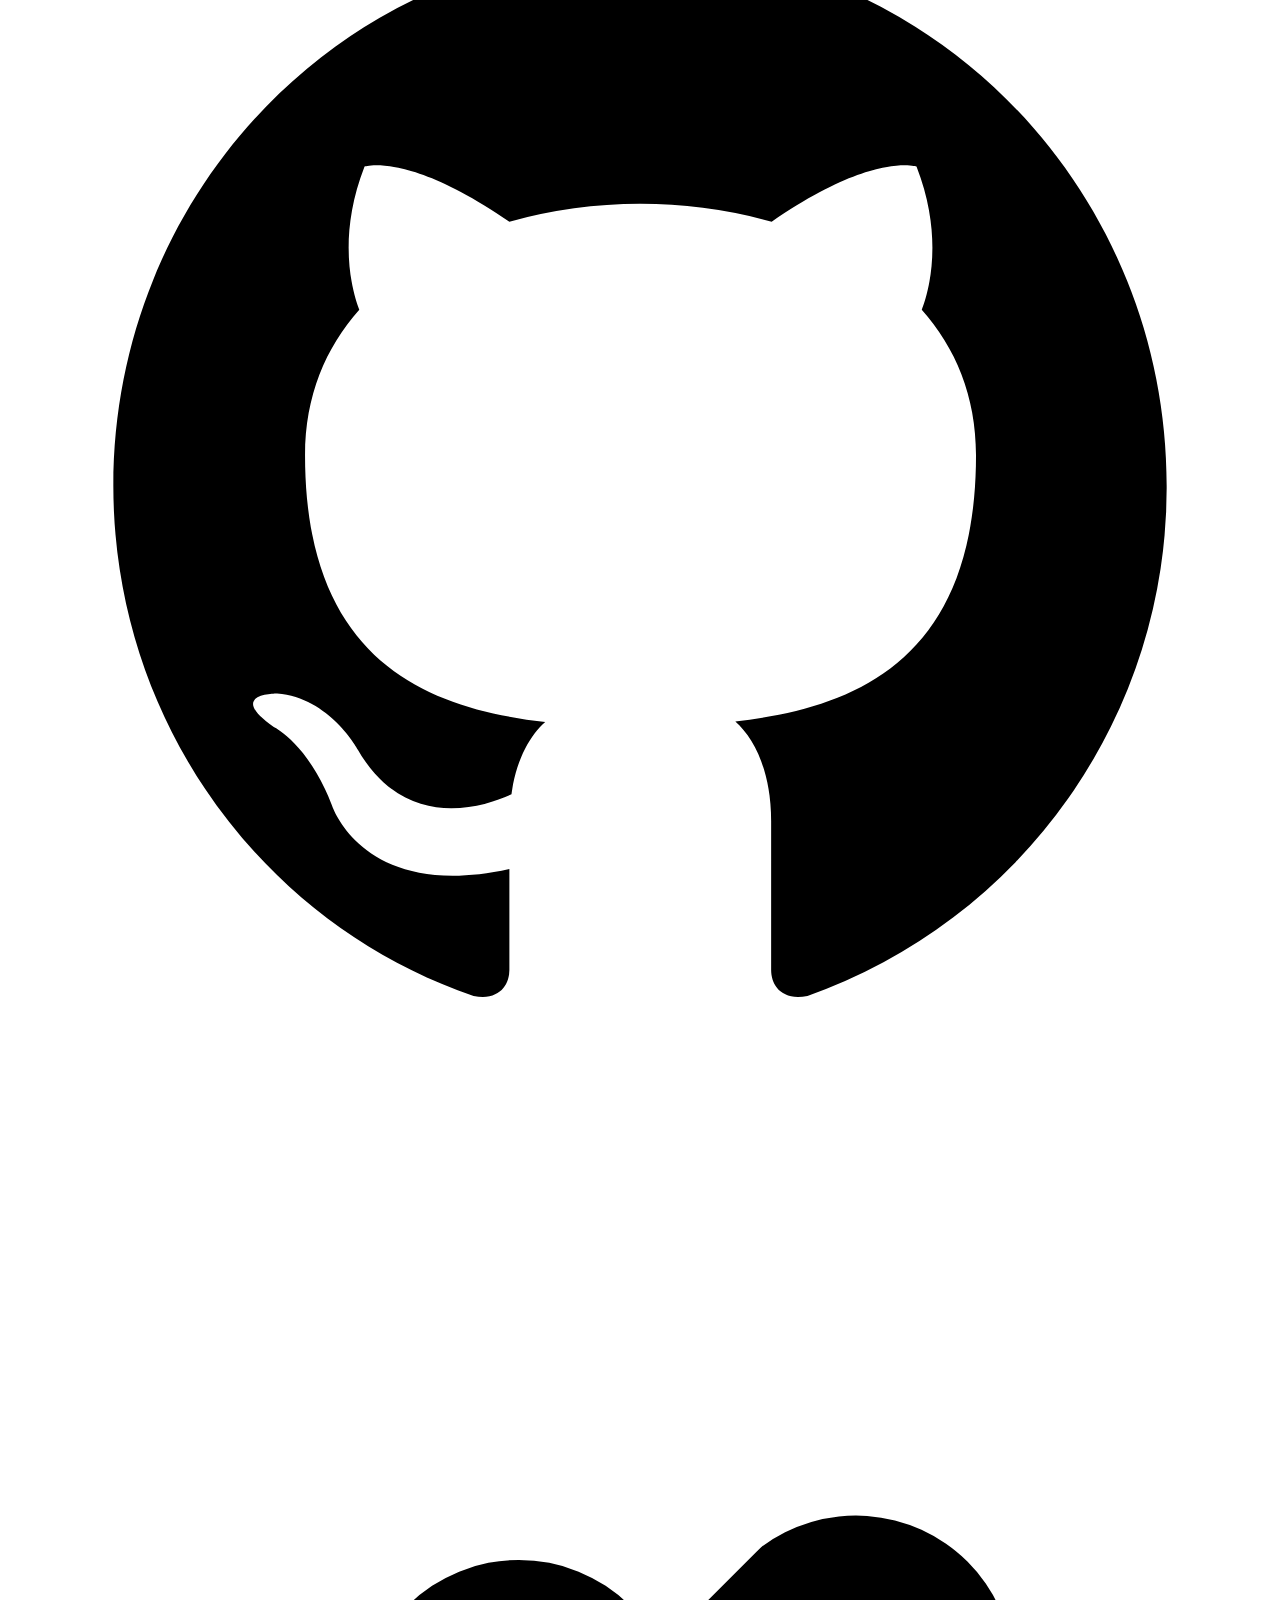
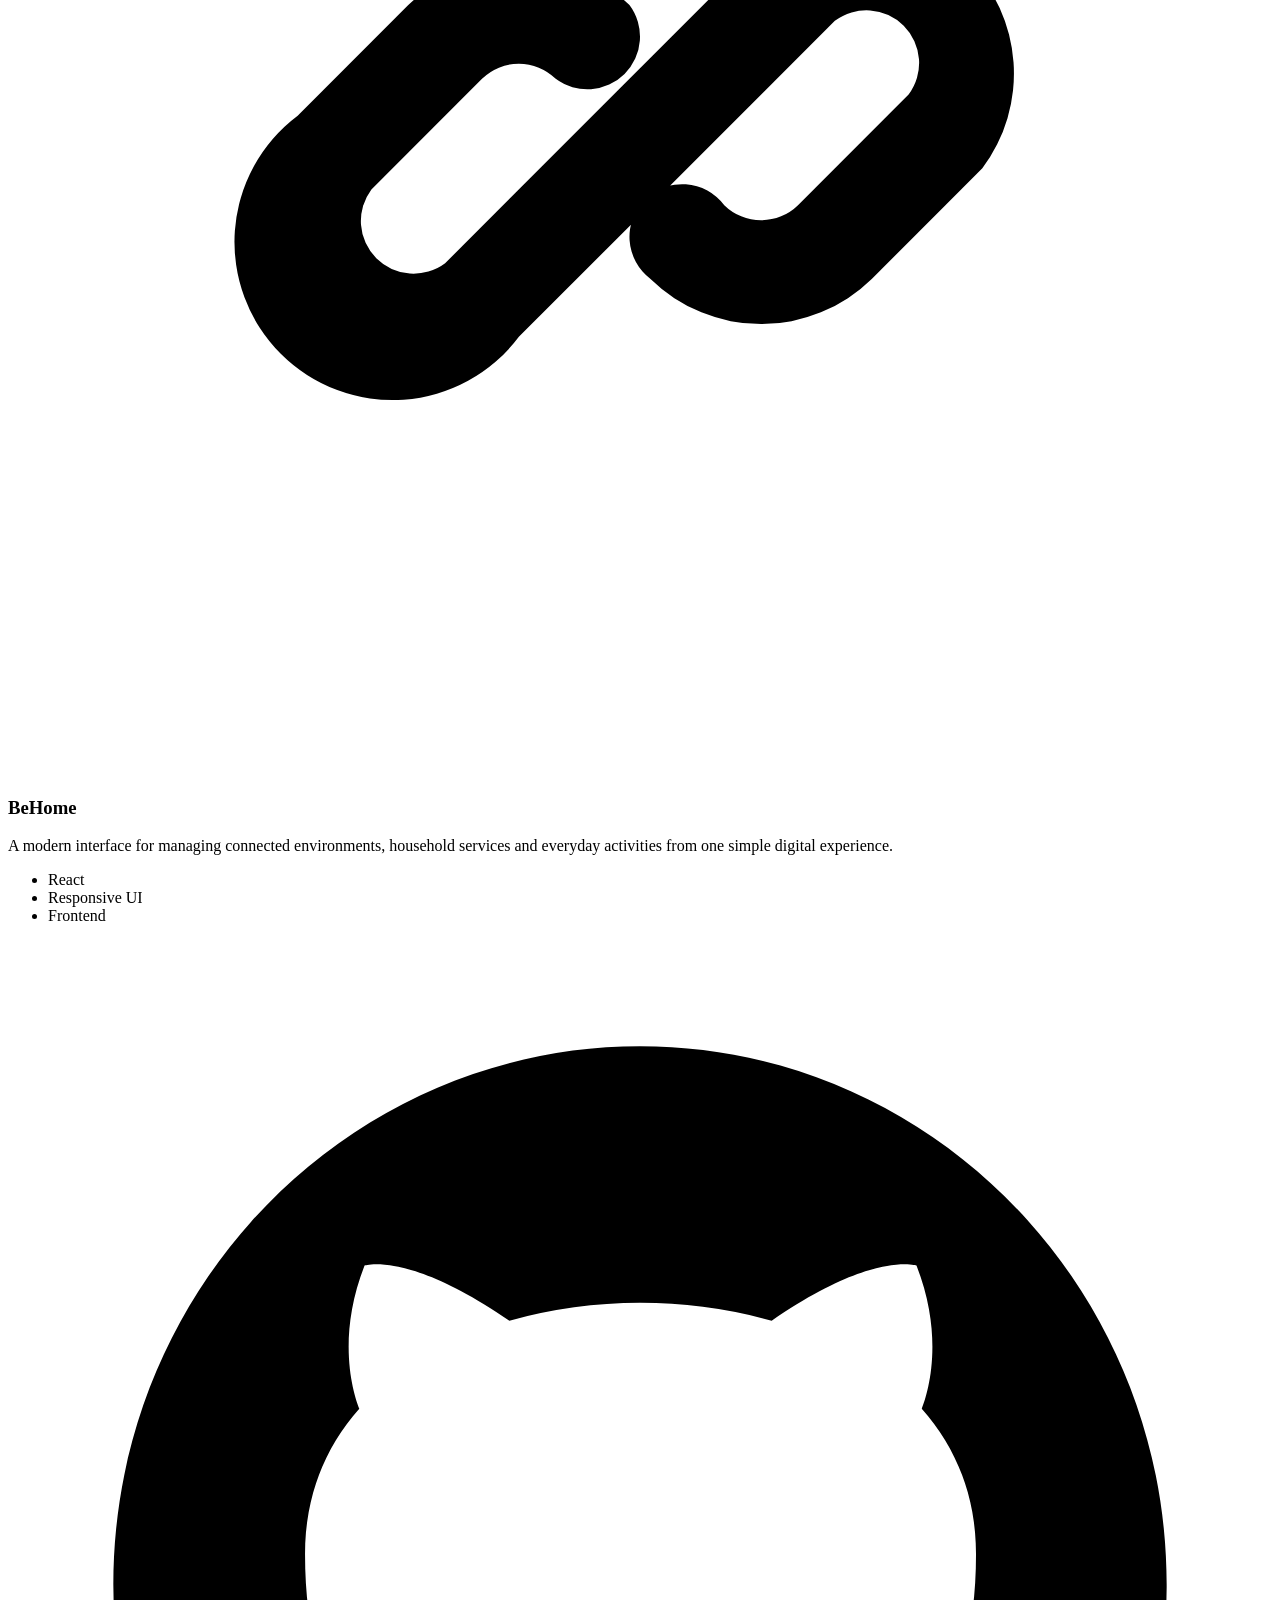
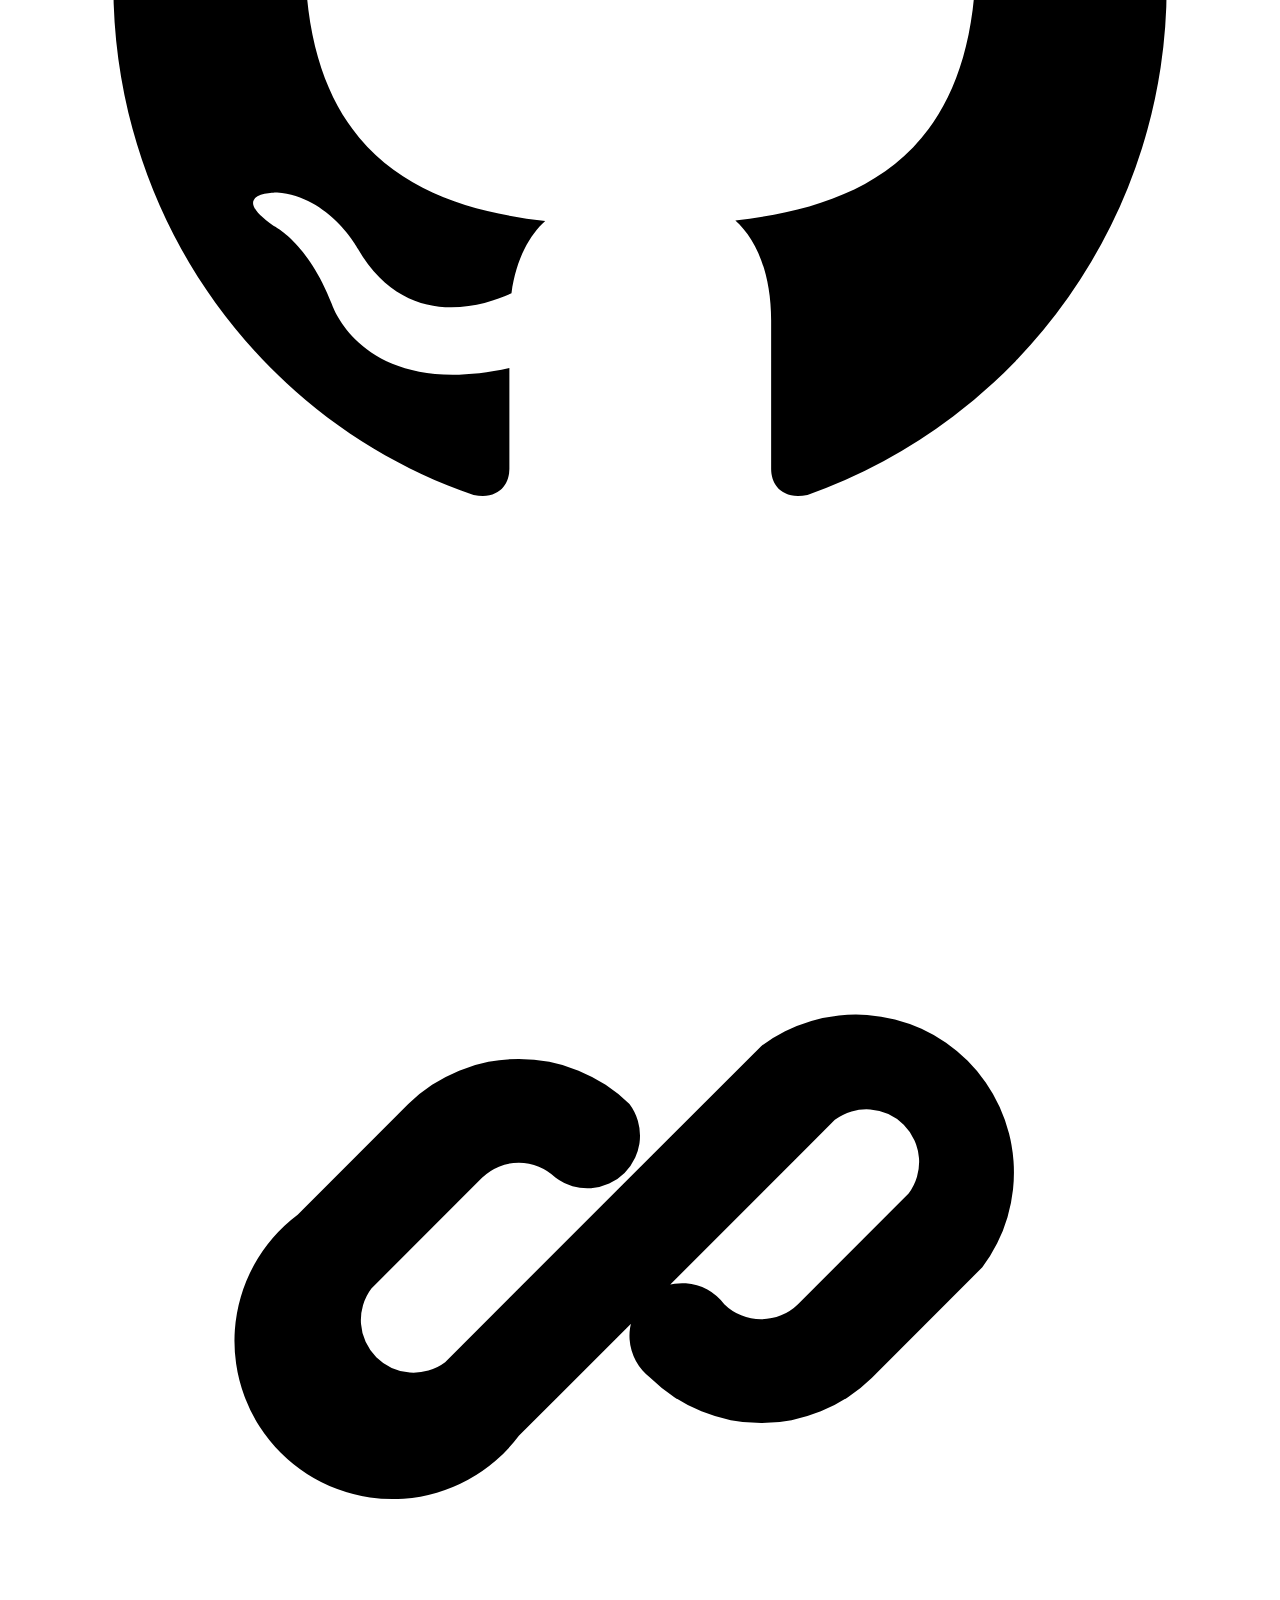
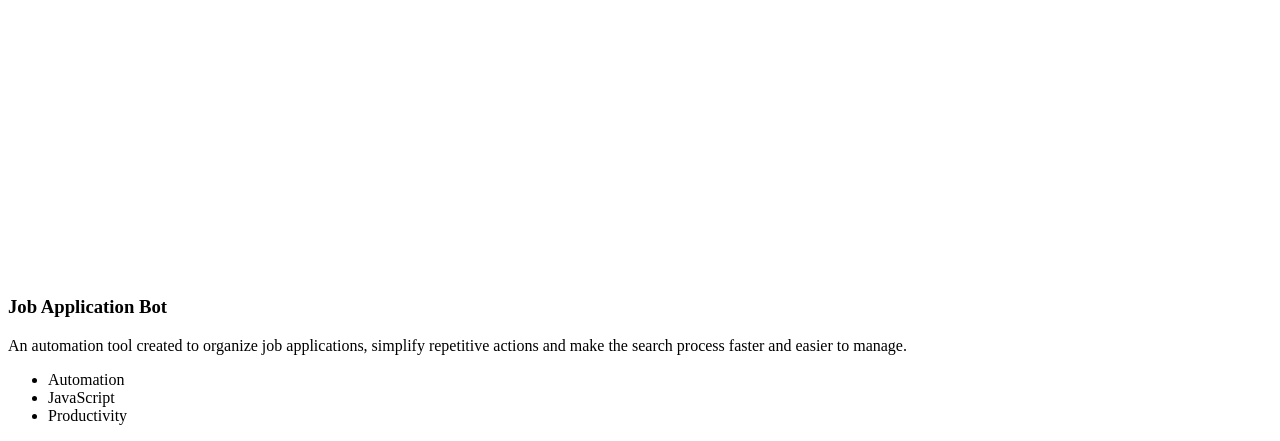
==== commit e2c2069c: "update add card.css and event for to hook up the cursor through class and for tooltip  add cursor an" ====
--- a/index.html
+++ b/index.html
@@ -3,7 +3,7 @@
   <head>
     <meta charset="UTF-8" />
     <meta name="viewport" content="width=device-width, initial-scale=1.0" />
-    <title>Federico Cresci — Portfolio</title>
+    <title>Federic Cresci — Software Engineer</title>
     <link rel="preconnect" href="https://fonts.googleapis.com" />
     <link rel="preconnect" href="https://fonts.gstatic.com" crossorigin />
     <link
@@ -24,14 +24,18 @@
     <main class="hero">
       <div class="hero__content">
         <nav class="hero__nav" aria-label="Navigazione Principale">
-          <a href="#contatti" class="hero__button">Book a call da cambiare </a>
+          <a href="#contatti" class="hero__button cursor--inglobe"
+            >Book a call da cambiare
+          </a>
           <div class="hero__links">
             <a href="#progetti" class="hero__link">Progetti</a>
-
             <a
               href="https://www.linkedin.com/in/federico-cresci-b5853830b/"
               class="hero__link"
               target="_blank"
+              onpointerenter="tooltip('Guarda il mio linkedin', event)"
+              onpointermove="tooltip('Guarda il mio Linkedin', event)"
+              onpointerleave="hide_tooltip()"
               >Linkedin</a
             >
           </div>
@@ -42,17 +46,24 @@
           <span>Federico</span>
         </h1>
 
-        <figure class="hero__portrait">
+        <figure
+          class="hero__portrait"
+          tabindex="0"
+          onclick="tooltip('Federico Cresci')"
+        >
           <img
             src="./assets/img/avatar_triste.png"
             alt="Ritratto illustrto di Federico Cresci"
+            onpointerenter="tooltip('Federico Cresci', event)"
+            onpointermove="tooltip('Federico Cresci', event)"
+            onpointerleave="hide_tooltip()"
           />
         </figure>
 
         <footer class="hero__footer" id="contatti">
           <p class="hero__description">
             I currentòi work as a bho at
-            <a href="" target="_blank" rel="noopener noreferrer">BHO!!</a>
+            <a href="" target="_blank" class="cursor--inglobe">BHO!!</a>
             currently available for work.
           </p>
 
@@ -65,8 +76,6 @@
         </footer>
       </div>
     </main>
-
-    <!-- seconda parte  -->
 
     <section class="about" id="about">
       <div class="about__inner">
@@ -198,7 +207,7 @@
         <article class="project-card scroll-reveal">
           <div class="project-card__content">
             <div class="project-card__icons" aria-hidden="true">
-              <span class="project-card__icon">
+              <span class="project-card__icon cursor--inglobe">
                 <svg viewBox="0 0 24 24">
                   <path
                     d="M12 2C6.48 2 2 6.58 2 12.22c0 4.51 2.87 8.34 6.84 9.69.5.1.68-.22.68-.49v-1.92c-2.78.62-3.37-1.21-3.37-1.21-.45-1.18-1.11-1.49-1.11-1.49-.91-.64.07-.63.07-.63 1 .08 1.53 1.06 1.53 1.06.9 1.56 2.35 1.11 2.92.85.09-.66.35-1.11.64-1.37-2.22-.26-4.56-1.14-4.56-5.07 0-1.12.39-2.04 1.03-2.76-.1-.26-.45-1.31.1-2.72 0 0 .84-.28 2.75 1.05A9.3 9.3 0 0 1 12 6.87a9.3 9.3 0 0 1 2.5.34c1.91-1.33 2.75-1.05 2.75-1.05.55 1.41.2 2.46.1 2.72.64.72 1.03 1.64 1.03 2.76 0 3.94-2.34 4.8-4.57 5.06.36.32.68.94.68 1.9v2.82c0 .27.18.59.69.49A10.23 10.23 0 0 0 22 12.22C22 6.58 17.52 2 12 2Z"
@@ -206,7 +215,7 @@
                 </svg>
               </span>
 
-              <span class="project-card__icon">
+              <span class="project-card__icon cursor--inglobe">
                 <svg viewBox="0 0 24 24">
                   <path
                     d="M10.6 13.4a1 1 0 0 1 0-1.4l3.7-3.7a3 3 0 0 1 4.2 4.2l-2.1 2.1a3 3 0 0 1-4.2 0 1 1 0 1 1 1.4-1.4 1 1 0 0 0 1.4 0l2.1-2.1a1 1 0 0 0-1.4-1.4L12 13.4a1 1 0 0 1-1.4 0Zm2.8-2.8a1 1 0 0 1 0 1.4l-3.7 3.7a3 3 0 1 1-4.2-4.2l2.1-2.1a3 3 0 0 1 4.2 0 1 1 0 0 1-1.4 1.4 1 1 0 0 0-1.4 0l-2.1 2.1a1 1 0 0 0 1.4 1.4l3.7-3.7a1 1 0 0 1 1.4 0Z"
@@ -242,10 +251,18 @@
         <article class="project-card scroll-reveal">
           <div class="project-card__content">
             <div class="project-card__icons" aria-hidden="true">
-              <span class="project-card__icon">
+              <span class="project-card__icon cursor--inglobe">
                 <svg viewBox="0 0 24 24">
                   <path
                     d="M12 2C6.48 2 2 6.58 2 12.22c0 4.51 2.87 8.34 6.84 9.69.5.1.68-.22.68-.49v-1.92c-2.78.62-3.37-1.21-3.37-1.21-.45-1.18-1.11-1.49-1.11-1.49-.91-.64.07-.63.07-.63 1 .08 1.53 1.06 1.53 1.06.9 1.56 2.35 1.11 2.92.85.09-.66.35-1.11.64-1.37-2.22-.26-4.56-1.14-4.56-5.07 0-1.12.39-2.04 1.03-2.76-.1-.26-.45-1.31.1-2.72 0 0 .84-.28 2.75 1.05A9.3 9.3 0 0 1 12 6.87a9.3 9.3 0 0 1 2.5.34c1.91-1.33 2.75-1.05 2.75-1.05.55 1.41.2 2.46.1 2.72.64.72 1.03 1.64 1.03 2.76 0 3.94-2.34 4.8-4.57 5.06.36.32.68.94.68 1.9v2.82c0 .27.18.59.69.49A10.23 10.23 0 0 0 22 12.22C22 6.58 17.52 2 12 2Z"
+                  />
+                </svg>
+              </span>
+
+              <span class="project-card__icon cursor--inglobe">
+                <svg viewBox="0 0 24 24">
+                  <path
+                    d="M10.6 13.4a1 1 0 0 1 0-1.4l3.7-3.7a3 3 0 0 1 4.2 4.2l-2.1 2.1a3 3 0 0 1-4.2 0 1 1 0 1 1 1.4-1.4 1 1 0 0 0 1.4 0l2.1-2.1a1 1 0 0 0-1.4-1.4L12 13.4a1 1 0 0 1-1.4 0Zm2.8-2.8a1 1 0 0 1 0 1.4l-3.7 3.7a3 3 0 1 1-4.2-4.2l2.1-2.1a3 3 0 0 1 4.2 0 1 1 0 0 1-1.4 1.4 1 1 0 0 0-1.4 0l-2.1 2.1a1 1 0 0 0 1.4 1.4l3.7-3.7a1 1 0 0 1 1.4 0Z"
                   />
                 </svg>
               </span>
@@ -278,10 +295,18 @@
         <article class="project-card scroll-reveal">
           <div class="project-card__content">
             <div class="project-card__icons" aria-hidden="true">
-              <span class="project-card__icon">
+              <span class="project-card__icon cursor--inglobe">
                 <svg viewBox="0 0 24 24">
                   <path
                     d="M12 2C6.48 2 2 6.58 2 12.22c0 4.51 2.87 8.34 6.84 9.69.5.1.68-.22.68-.49v-1.92c-2.78.62-3.37-1.21-3.37-1.21-.45-1.18-1.11-1.49-1.11-1.49-.91-.64.07-.63.07-.63 1 .08 1.53 1.06 1.53 1.06.9 1.56 2.35 1.11 2.92.85.09-.66.35-1.11.64-1.37-2.22-.26-4.56-1.14-4.56-5.07 0-1.12.39-2.04 1.03-2.76-.1-.26-.45-1.31.1-2.72 0 0 .84-.28 2.75 1.05A9.3 9.3 0 0 1 12 6.87a9.3 9.3 0 0 1 2.5.34c1.91-1.33 2.75-1.05 2.75-1.05.55 1.41.2 2.46.1 2.72.64.72 1.03 1.64 1.03 2.76 0 3.94-2.34 4.8-4.57 5.06.36.32.68.94.68 1.9v2.82c0 .27.18.59.69.49A10.23 10.23 0 0 0 22 12.22C22 6.58 17.52 2 12 2Z"
+                  />
+                </svg>
+              </span>
+
+              <span class="project-card__icon cursor--inglobe">
+                <svg viewBox="0 0 24 24">
+                  <path
+                    d="M10.6 13.4a1 1 0 0 1 0-1.4l3.7-3.7a3 3 0 0 1 4.2 4.2l-2.1 2.1a3 3 0 0 1-4.2 0 1 1 0 1 1 1.4-1.4 1 1 0 0 0 1.4 0l2.1-2.1a1 1 0 0 0-1.4-1.4L12 13.4a1 1 0 0 1-1.4 0Zm2.8-2.8a1 1 0 0 1 0 1.4l-3.7 3.7a3 3 0 1 1-4.2-4.2l2.1-2.1a3 3 0 0 1 4.2 0 1 1 0 0 1-1.4 1.4 1 1 0 0 0-1.4 0l-2.1 2.1a1 1 0 0 0 1.4 1.4l3.7-3.7a1 1 0 0 1 1.4 0Z"
                   />
                 </svg>
               </span>
@@ -312,315 +337,6 @@
       </div>
     </section>
 
-    <style>
-      .projects {
-        min-height: 100svh;
-        padding: clamp(100px, 11vw, 180px) clamp(20px, 5vw, 80px)
-          clamp(100px, 10vw, 160px);
-        overflow: hidden;
-        background: #0e1016;
-        color: var(--foreground);
-      }
-
-      .projects__header {
-        width: min(100%, 1050px);
-        margin: 0 auto clamp(80px, 9vw, 140px);
-        text-align: center;
-      }
-
-      .projects__title {
-        margin: 0;
-        font-family: "Anton", sans-serif;
-        font-size: clamp(5rem, 10vw, 11rem);
-        font-weight: 400;
-        line-height: 0.9;
-        letter-spacing: -0.045em;
-        text-transform: uppercase;
-      }
-
-      .projects__subtitle {
-        max-width: 680px;
-        margin: 32px auto 0;
-        font-size: clamp(0.72rem, 0.9vw, 0.95rem);
-        font-weight: 700;
-        line-height: 1.5;
-        text-transform: uppercase;
-      }
-
-      .projects__list {
-        display: grid;
-        width: min(100%, 1500px);
-        margin: 0 auto;
-        gap: clamp(24px, 3vw, 42px);
-      }
-
-      .project-card {
-        position: relative;
-        display: grid;
-        grid-template-columns: minmax(280px, 0.9fr) minmax(380px, 1.1fr);
-        min-height: clamp(430px, 44vw, 620px);
-        padding: clamp(28px, 4vw, 65px);
-        overflow: hidden;
-        border: 1px solid rgba(255, 255, 255, 0.06);
-        border-radius: clamp(18px, 2vw, 30px);
-        background: #1b1e28;
-        align-items: center;
-        gap: clamp(40px, 6vw, 100px);
-      }
-
-      .project-card::before {
-        position: absolute;
-        top: 13%;
-        left: 48%;
-        width: 16px;
-        height: 16px;
-        border-radius: 50%;
-        background: rgba(241, 239, 234, 0.18);
-        content: "";
-      }
-
-      .project-card__content {
-        position: relative;
-        z-index: 2;
-      }
-
-      .project-card__icons {
-        display: flex;
-        margin-bottom: clamp(45px, 6vw, 90px);
-        gap: 14px;
-      }
-
-      .project-card__icon {
-        display: grid;
-        width: 48px;
-        height: 48px;
-        border-radius: 50%;
-        background: #f1efea;
-        color: #0e1016;
-        place-items: center;
-      }
-
-      .project-card__icon svg {
-        width: 22px;
-        fill: currentColor;
-      }
-
-      .project-card__title {
-        margin: 0 0 18px;
-        font-size: clamp(2rem, 3vw, 3.6rem);
-        line-height: 1;
-        letter-spacing: -0.045em;
-      }
-
-      .project-card__description {
-        max-width: 550px;
-        margin: 0;
-        color: rgba(241, 239, 234, 0.72);
-        font-size: clamp(0.9rem, 1.1vw, 1.1rem);
-        font-weight: 500;
-        line-height: 1.55;
-      }
-
-      .project-card__tags {
-        display: flex;
-        padding: 0;
-        margin: 34px 0 0;
-        flex-wrap: wrap;
-        gap: 14px 22px;
-        list-style: none;
-      }
-
-      .project-card__tags li {
-        font-size: clamp(0.72rem, 0.85vw, 0.9rem);
-        font-weight: 800;
-        text-transform: uppercase;
-      }
-
-      .project-card__mockup {
-        position: relative;
-        display: flex;
-        min-height: 310px;
-        align-items: center;
-        justify-content: center;
-        perspective: 1100px;
-      }
-
-      .project-card__screen {
-        position: relative;
-        width: min(100%, 650px);
-        aspect-ratio: 16 / 10;
-        overflow: hidden;
-        border: 10px solid #090a0e;
-        border-radius: 18px 18px 9px 9px;
-        box-shadow: 0 35px 65px rgba(0, 0, 0, 0.38);
-        transform: rotateY(-4deg) rotateX(2deg);
-      }
-
-      .project-card__screen::before {
-        position: absolute;
-        inset: 0;
-        background:
-          linear-gradient(
-            90deg,
-            transparent 49.5%,
-            rgba(255, 255, 255, 0.08) 50%,
-            transparent 50.5%
-          ),
-          linear-gradient(rgba(255, 255, 255, 0.05) 1px, transparent 1px);
-        background-size:
-          100% 100%,
-          100% 45px;
-        content: "";
-      }
-
-      .project-card__screen::after {
-        position: absolute;
-        inset: 0;
-        display: grid;
-        padding: 30px;
-        color: #f1efea;
-        content: attr(data-label);
-        font-family: "Anton", sans-serif;
-        font-size: clamp(2rem, 4vw, 5rem);
-        line-height: 0.95;
-        letter-spacing: -0.03em;
-        text-align: center;
-        place-items: center;
-      }
-
-      .project-card__screen--trading {
-        background:
-          radial-gradient(circle at 75% 30%, #315d72, transparent 38%),
-          linear-gradient(145deg, #18252d, #0c1016);
-      }
-
-      .project-card__screen--home {
-        background:
-          radial-gradient(circle at 25% 35%, #6c675d, transparent 40%),
-          linear-gradient(145deg, #292924, #11120f);
-      }
-
-      .project-card__screen--jobs {
-        background:
-          radial-gradient(circle at 70% 70%, #493c72, transparent 38%),
-          linear-gradient(145deg, #211d32, #0e0d14);
-      }
-
-      .project-card__mockup::after {
-        position: absolute;
-        right: 4%;
-        bottom: 7%;
-        left: 4%;
-        height: 16px;
-        border-radius: 2px 2px 50% 50%;
-        background: linear-gradient(180deg, #b3b3b3, #656565);
-        box-shadow: 0 10px 18px rgba(0, 0, 0, 0.3);
-        content: "";
-      }
-
-      /* Entrata durante lo scroll */
-      .scroll-reveal {
-        opacity: 0;
-        transform: translateY(75px);
-        transition:
-          opacity 850ms ease,
-          transform 1100ms cubic-bezier(0.16, 1, 0.3, 1);
-        transition-delay: var(--reveal-delay, 0ms);
-      }
-
-      .scroll-reveal.is-visible {
-        opacity: 1;
-        transform: translateY(0);
-      }
-
-      @media (max-width: 850px) {
-        .projects {
-          padding-right: 20px;
-          padding-left: 20px;
-        }
-
-        .projects__header {
-          margin-bottom: 70px;
-        }
-
-        .projects__title {
-          font-size: clamp(4.5rem, 20vw, 8rem);
-        }
-
-        .project-card {
-          grid-template-columns: 1fr;
-          min-height: auto;
-          padding: 32px 24px 50px;
-        }
-
-        .project-card__icons {
-          margin-bottom: 55px;
-        }
-
-        .project-card__mockup {
-          min-height: 250px;
-        }
-      }
-
-      @media (prefers-reduced-motion: reduce) {
-        .scroll-reveal {
-          opacity: 1;
-          transform: none;
-          transition: none;
-        }
-      }
-    </style>
-
-    <script>
-      function initScrollReveal({
-        selector = ".scroll-reveal",
-        activeClass = "is-visible",
-        threshold = 0.15,
-        rootMargin = "0px 0px -10% 0px",
-        staggerDelay = 100,
-      } = {}) {
-        const elements = [...document.querySelectorAll(selector)];
-
-        if (elements.length === 0) return;
-
-        const reducedMotion = window.matchMedia(
-          "(prefers-reduced-motion: reduce)",
-        ).matches;
-
-        if (reducedMotion || !("IntersectionObserver" in window)) {
-          elements.forEach((element) => {
-            element.classList.add(activeClass);
-          });
-
-          return;
-        }
-
-        const observer = new IntersectionObserver(
-          (entries) => {
-            entries.forEach((entry) => {
-              if (!entry.isIntersecting) return;
-
-              entry.target.classList.add(activeClass);
-              observer.unobserve(entry.target);
-            });
-          },
-          {
-            threshold,
-            rootMargin,
-          },
-        );
-
-        elements.forEach((element, index) => {
-          element.style.setProperty(
-            "--reveal-delay",
-            `${(index % 3) * staggerDelay}ms`,
-          );
-
-          observer.observe(element);
-        });
-      }
-    </script>
-
     <script src="./js/event.js"></script>
     <script src="./js/app.js"></script>
   </body>
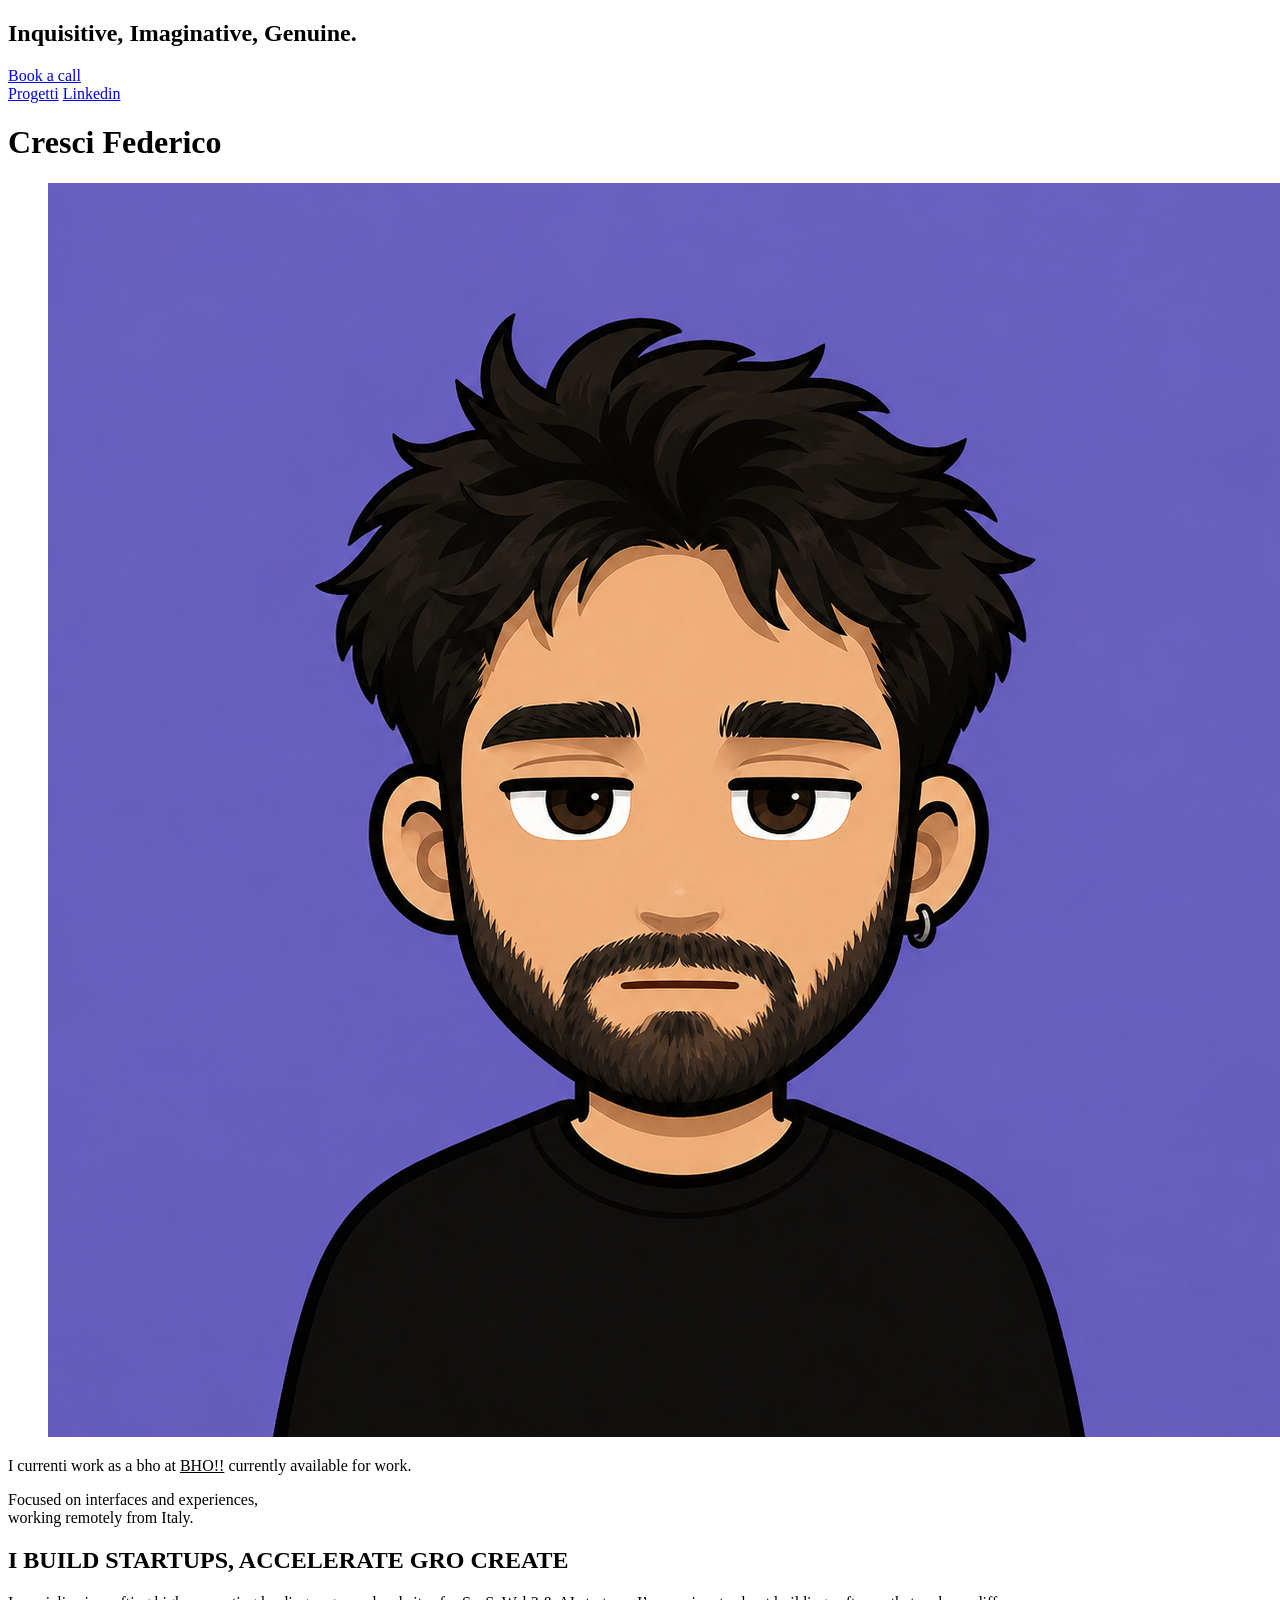
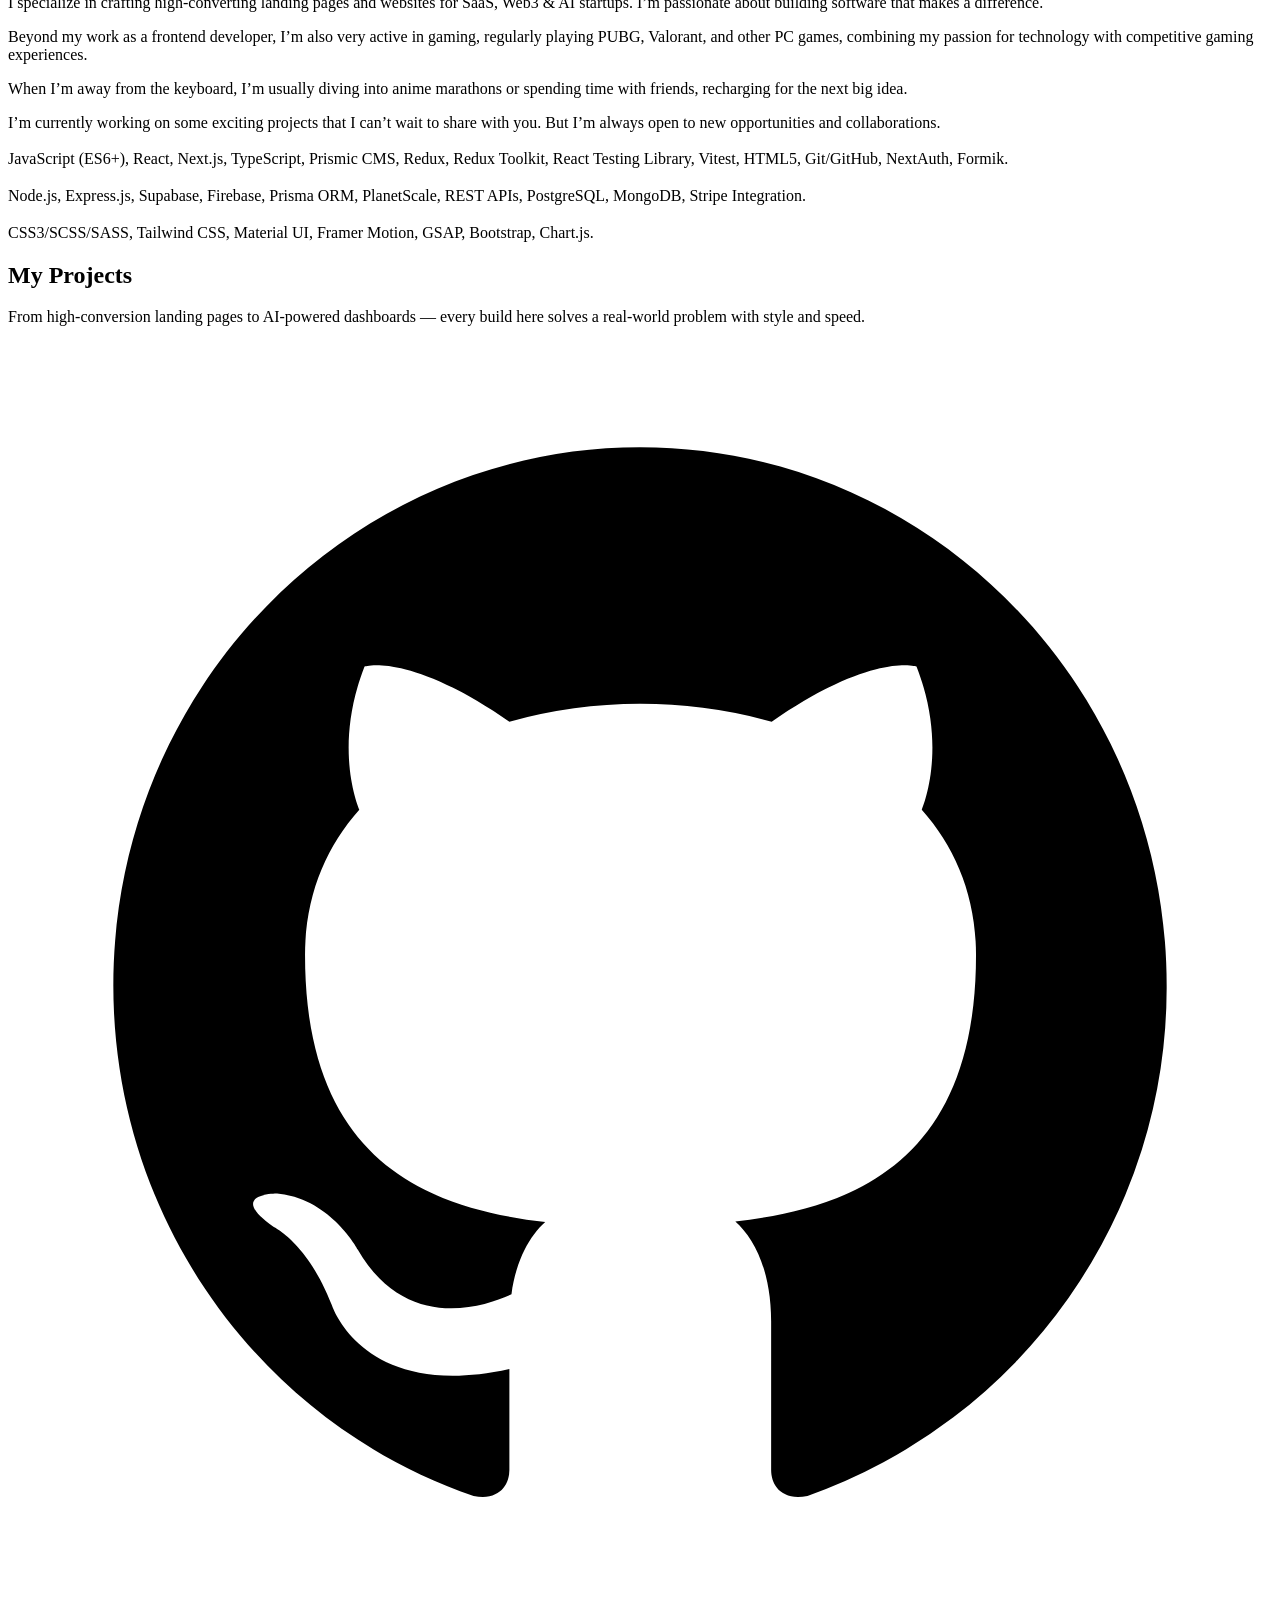
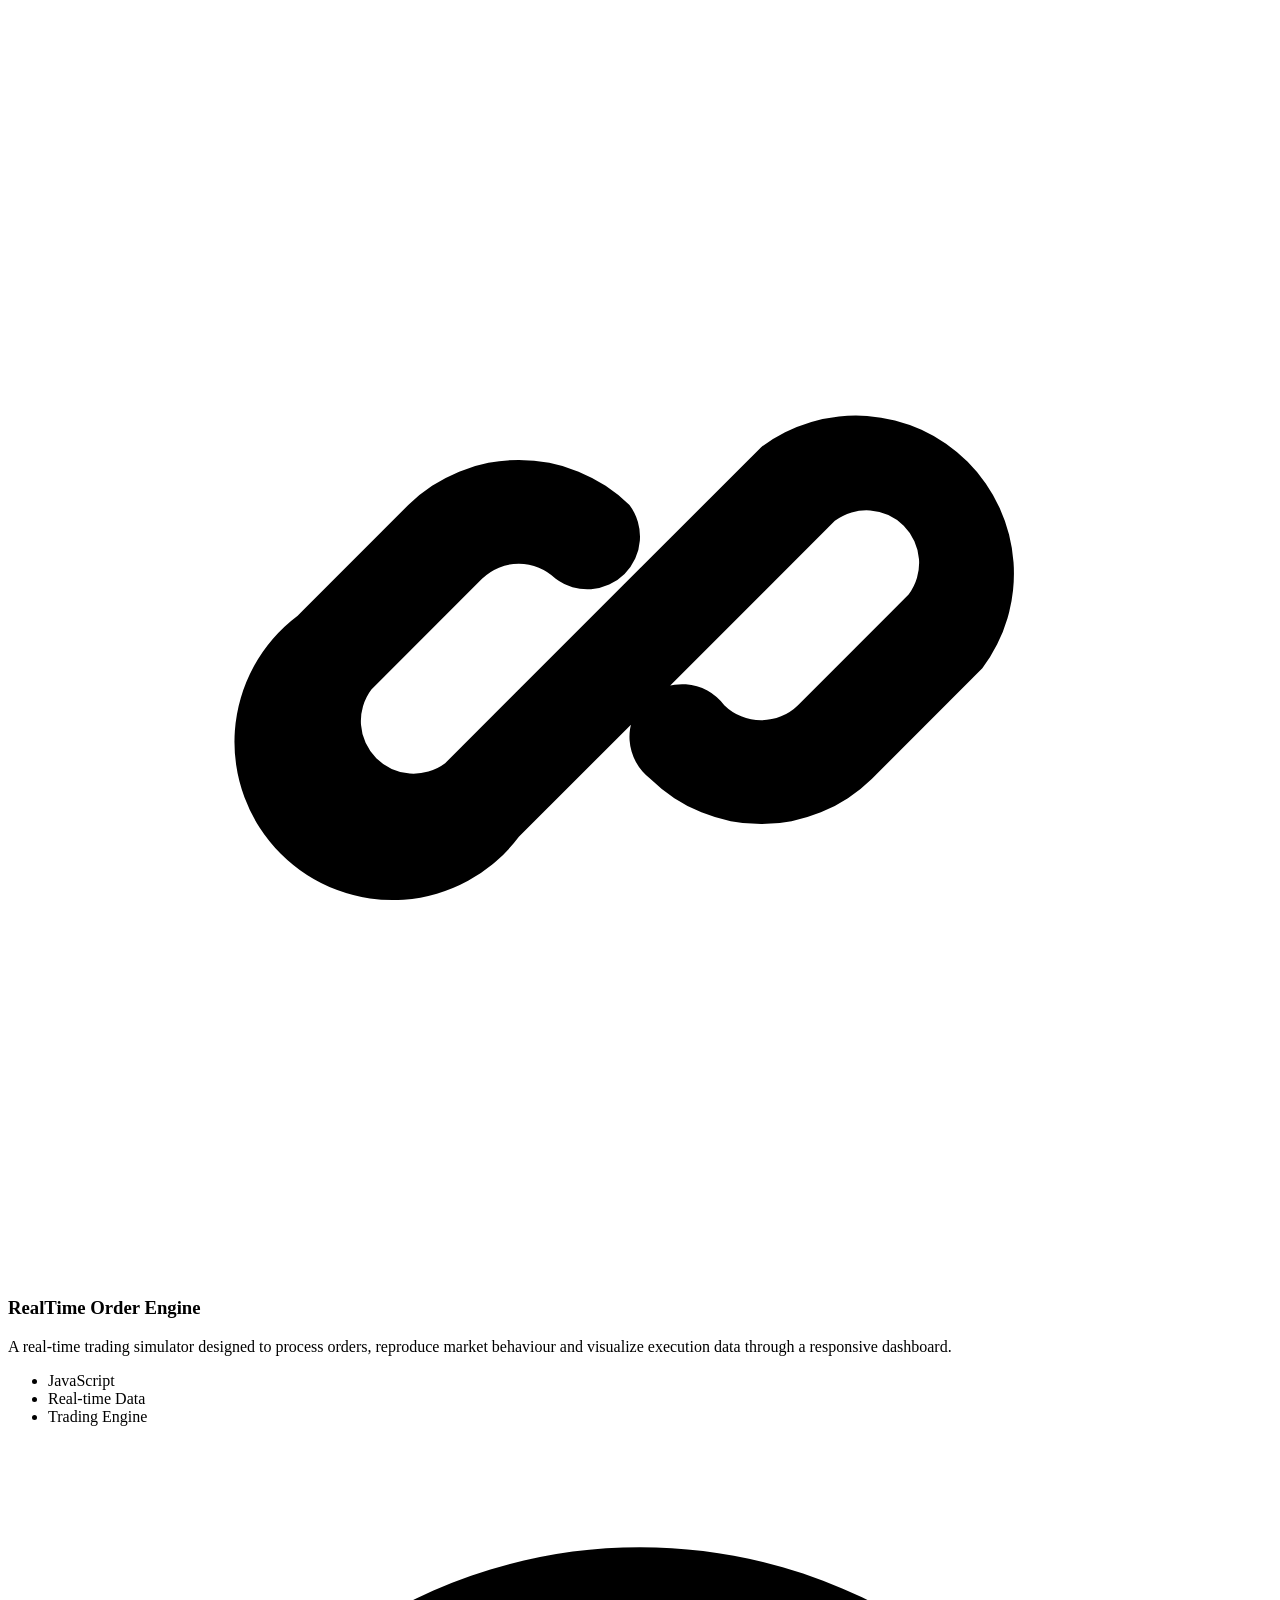
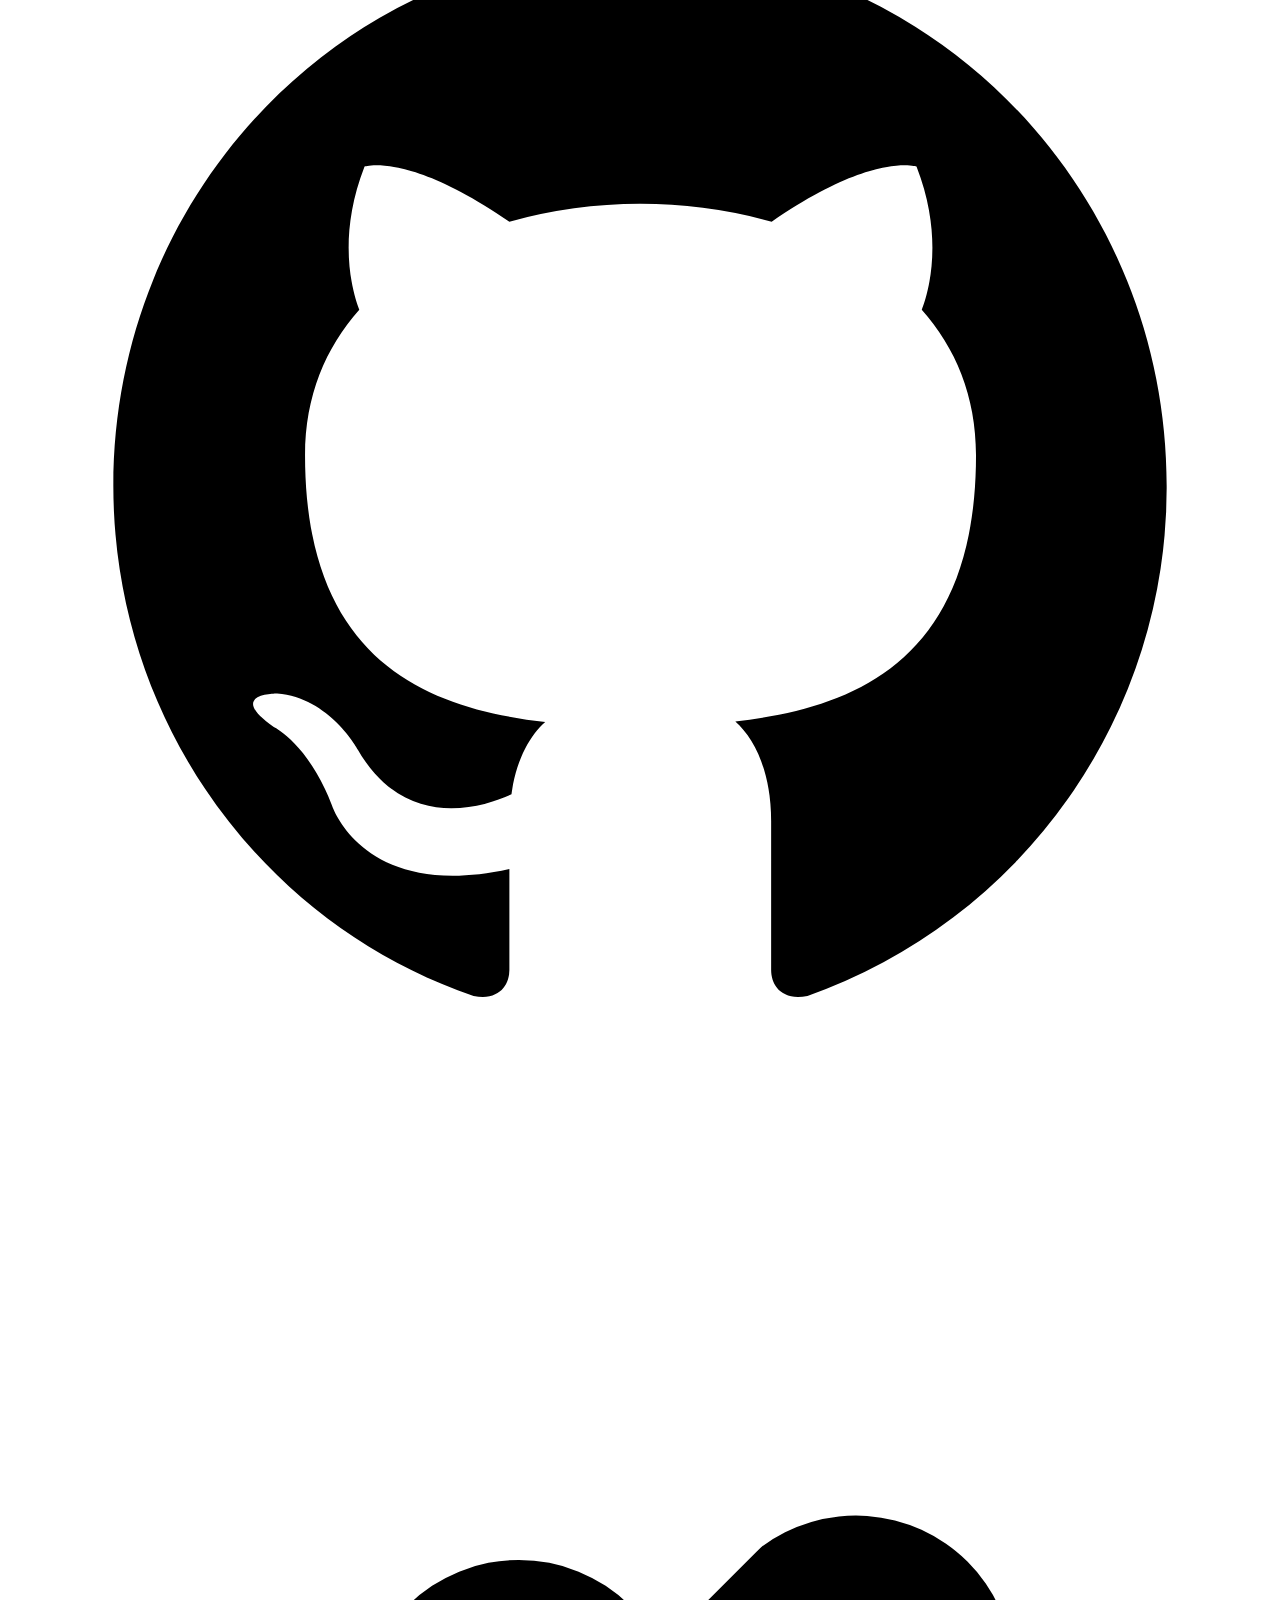
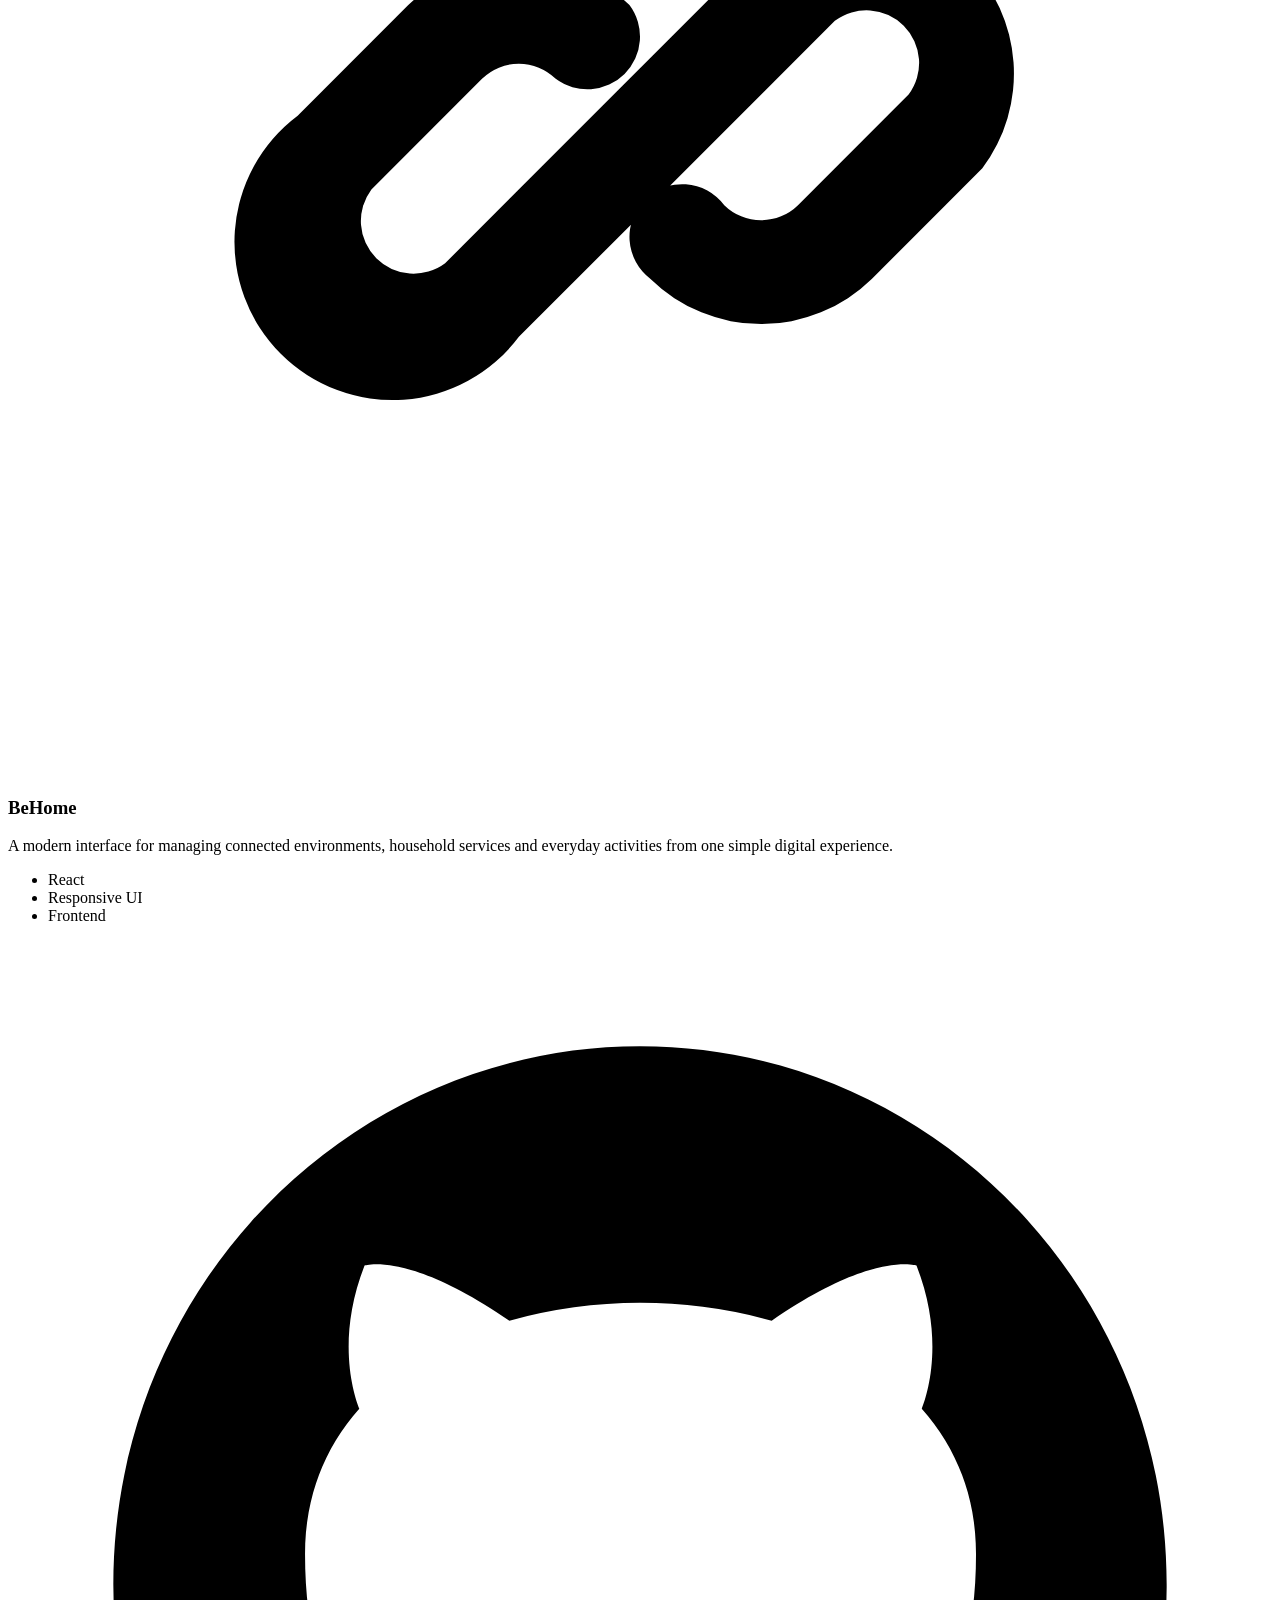
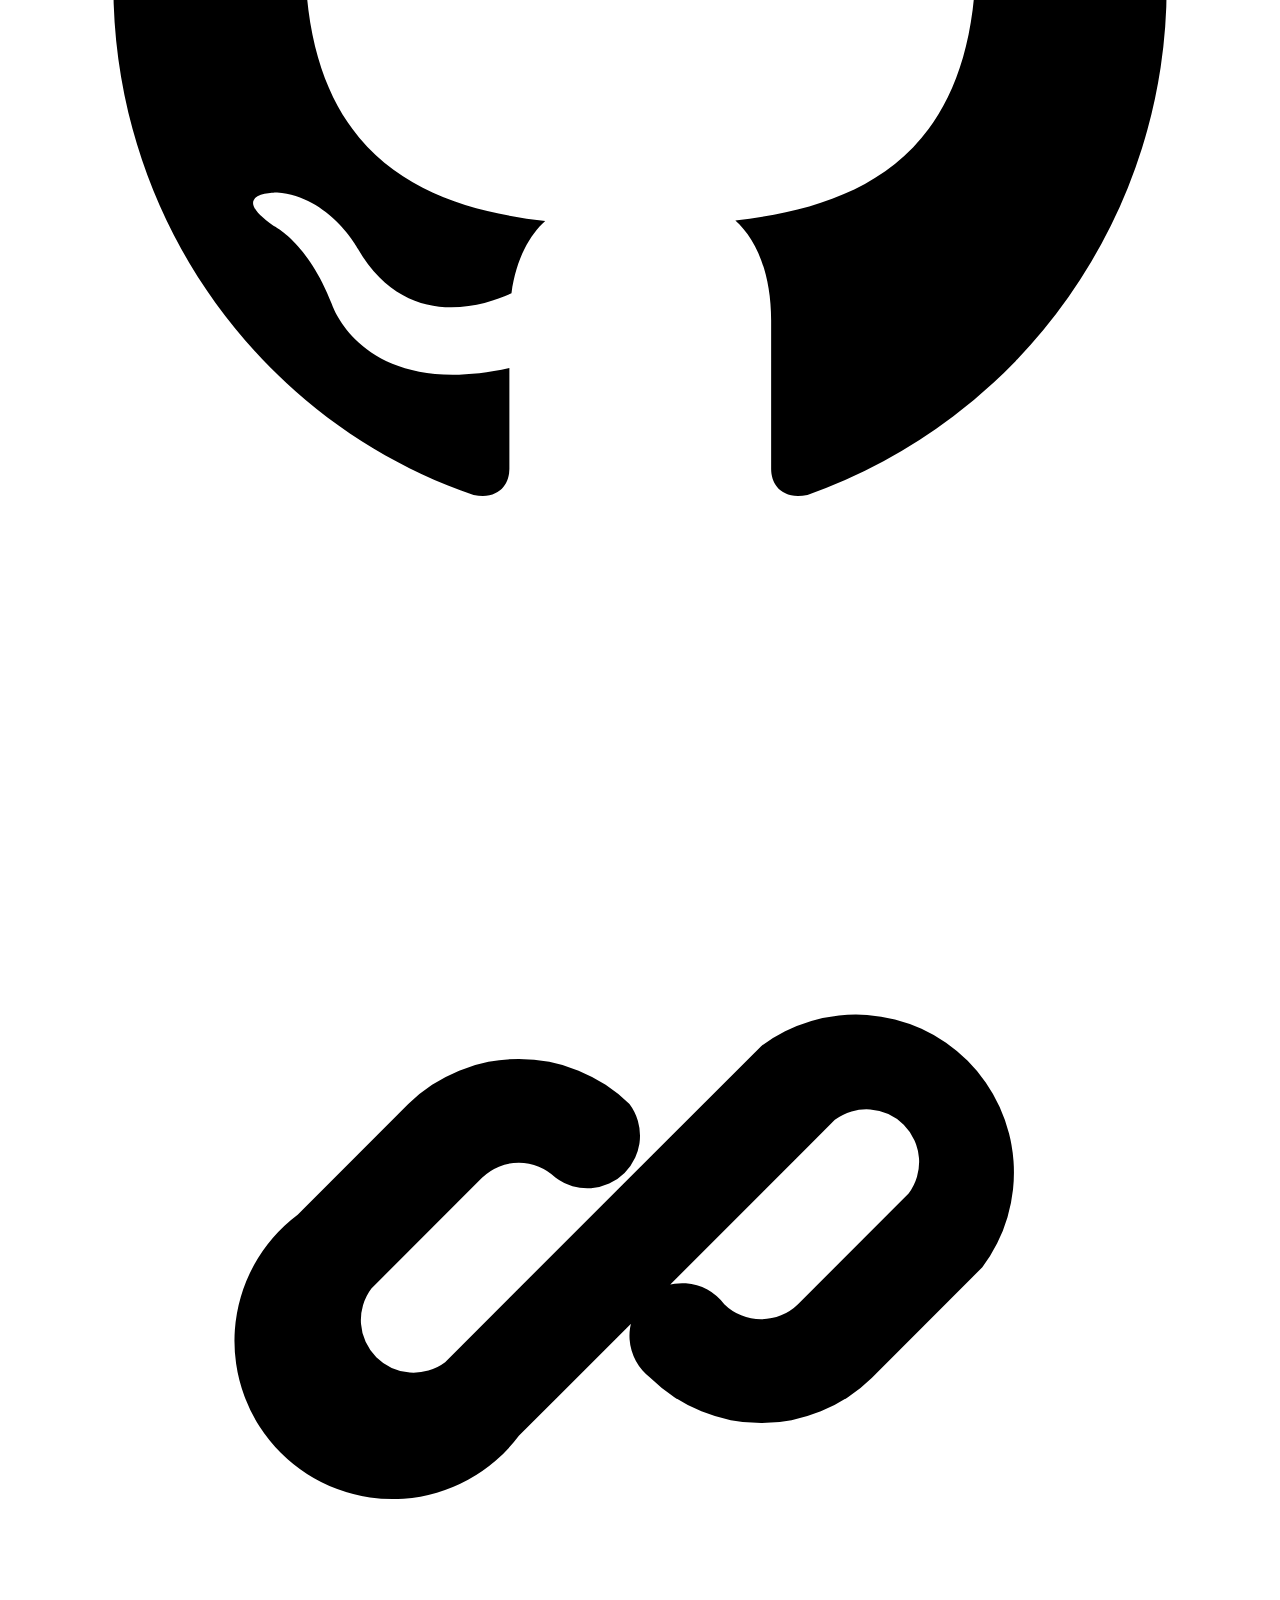
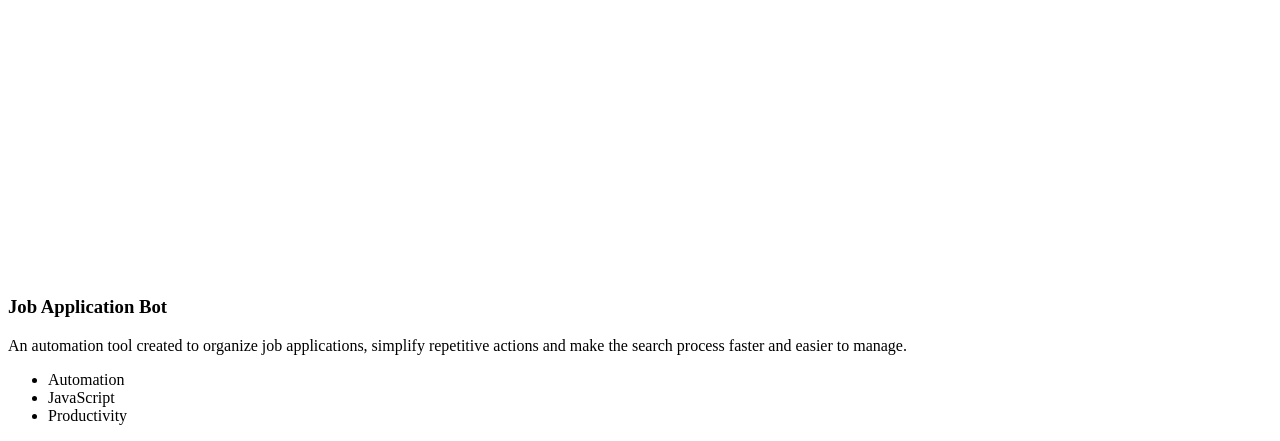
==== commit a43b5ab6: "fix the sticky cursor and the inglobe the mouse and the transition and event in general" ====
--- a/index.html
+++ b/index.html
@@ -3,7 +3,7 @@
   <head>
     <meta charset="UTF-8" />
     <meta name="viewport" content="width=device-width, initial-scale=1.0" />
-    <title>Federic Cresci — Software Engineer</title>
+    <title>Federico Cresci Software Engineer</title>
     <link rel="preconnect" href="https://fonts.googleapis.com" />
     <link rel="preconnect" href="https://fonts.gstatic.com" crossorigin />
     <link
@@ -24,14 +24,21 @@
     <main class="hero">
       <div class="hero__content">
         <nav class="hero__nav" aria-label="Navigazione Principale">
-          <a href="#contatti" class="hero__button cursor--inglobe"
-            >Book a call da cambiare
+          <a href="#contatti" class="hero__button cursor--inglobe sticky"
+            >Book a call
           </a>
           <div class="hero__links">
-            <a href="#progetti" class="hero__link">Progetti</a>
+            <a
+              href="#progetti"
+              class="hero__link sticky"
+              onpointerenter="tooltip('Guarda i miei progetto', event)"
+              onpointermove="tooltip('Guarda i miei progetti', event)"
+              onpointerleave="hide_tooltip()"
+              >Progetti</a
+            >
             <a
               href="https://www.linkedin.com/in/federico-cresci-b5853830b/"
-              class="hero__link"
+              class="hero__link sticky"
               target="_blank"
               onpointerenter="tooltip('Guarda il mio linkedin', event)"
               onpointermove="tooltip('Guarda il mio Linkedin', event)"
@@ -47,7 +54,7 @@
         </h1>
 
         <figure
-          class="hero__portrait"
+          class="hero__portrait sticky"
           tabindex="0"
           onclick="tooltip('Federico Cresci')"
         >
@@ -62,8 +69,14 @@
 
         <footer class="hero__footer" id="contatti">
           <p class="hero__description">
-            I currentòi work as a bho at
-            <a href="" target="_blank" class="cursor--inglobe">BHO!!</a>
+            I currenti work as a bho at
+            <a
+              href=""
+              target="_blank"
+              class="sticky"
+              style="color: var(--foreground); border-radius: 8px"
+              >BHO!!</a
+            >
             currently available for work.
           </p>
 
@@ -207,7 +220,7 @@
         <article class="project-card scroll-reveal">
           <div class="project-card__content">
             <div class="project-card__icons" aria-hidden="true">
-              <span class="project-card__icon cursor--inglobe">
+              <span class="project-card__icon cursor--inglobe sticky sticky">
                 <svg viewBox="0 0 24 24">
                   <path
                     d="M12 2C6.48 2 2 6.58 2 12.22c0 4.51 2.87 8.34 6.84 9.69.5.1.68-.22.68-.49v-1.92c-2.78.62-3.37-1.21-3.37-1.21-.45-1.18-1.11-1.49-1.11-1.49-.91-.64.07-.63.07-.63 1 .08 1.53 1.06 1.53 1.06.9 1.56 2.35 1.11 2.92.85.09-.66.35-1.11.64-1.37-2.22-.26-4.56-1.14-4.56-5.07 0-1.12.39-2.04 1.03-2.76-.1-.26-.45-1.31.1-2.72 0 0 .84-.28 2.75 1.05A9.3 9.3 0 0 1 12 6.87a9.3 9.3 0 0 1 2.5.34c1.91-1.33 2.75-1.05 2.75-1.05.55 1.41.2 2.46.1 2.72.64.72 1.03 1.64 1.03 2.76 0 3.94-2.34 4.8-4.57 5.06.36.32.68.94.68 1.9v2.82c0 .27.18.59.69.49A10.23 10.23 0 0 0 22 12.22C22 6.58 17.52 2 12 2Z"
@@ -215,7 +228,7 @@
                 </svg>
               </span>
 
-              <span class="project-card__icon cursor--inglobe">
+              <span class="project-card__icon cursor--inglobe sticky">
                 <svg viewBox="0 0 24 24">
                   <path
                     d="M10.6 13.4a1 1 0 0 1 0-1.4l3.7-3.7a3 3 0 0 1 4.2 4.2l-2.1 2.1a3 3 0 0 1-4.2 0 1 1 0 1 1 1.4-1.4 1 1 0 0 0 1.4 0l2.1-2.1a1 1 0 0 0-1.4-1.4L12 13.4a1 1 0 0 1-1.4 0Zm2.8-2.8a1 1 0 0 1 0 1.4l-3.7 3.7a3 3 0 1 1-4.2-4.2l2.1-2.1a3 3 0 0 1 4.2 0 1 1 0 0 1-1.4 1.4 1 1 0 0 0-1.4 0l-2.1 2.1a1 1 0 0 0 1.4 1.4l3.7-3.7a1 1 0 0 1 1.4 0Z"
@@ -251,7 +264,7 @@
         <article class="project-card scroll-reveal">
           <div class="project-card__content">
             <div class="project-card__icons" aria-hidden="true">
-              <span class="project-card__icon cursor--inglobe">
+              <span class="project-card__icon cursor--inglobe sticky">
                 <svg viewBox="0 0 24 24">
                   <path
                     d="M12 2C6.48 2 2 6.58 2 12.22c0 4.51 2.87 8.34 6.84 9.69.5.1.68-.22.68-.49v-1.92c-2.78.62-3.37-1.21-3.37-1.21-.45-1.18-1.11-1.49-1.11-1.49-.91-.64.07-.63.07-.63 1 .08 1.53 1.06 1.53 1.06.9 1.56 2.35 1.11 2.92.85.09-.66.35-1.11.64-1.37-2.22-.26-4.56-1.14-4.56-5.07 0-1.12.39-2.04 1.03-2.76-.1-.26-.45-1.31.1-2.72 0 0 .84-.28 2.75 1.05A9.3 9.3 0 0 1 12 6.87a9.3 9.3 0 0 1 2.5.34c1.91-1.33 2.75-1.05 2.75-1.05.55 1.41.2 2.46.1 2.72.64.72 1.03 1.64 1.03 2.76 0 3.94-2.34 4.8-4.57 5.06.36.32.68.94.68 1.9v2.82c0 .27.18.59.69.49A10.23 10.23 0 0 0 22 12.22C22 6.58 17.52 2 12 2Z"
@@ -259,7 +272,7 @@
                 </svg>
               </span>
 
-              <span class="project-card__icon cursor--inglobe">
+              <span class="project-card__icon cursor--inglobe sticky">
                 <svg viewBox="0 0 24 24">
                   <path
                     d="M10.6 13.4a1 1 0 0 1 0-1.4l3.7-3.7a3 3 0 0 1 4.2 4.2l-2.1 2.1a3 3 0 0 1-4.2 0 1 1 0 1 1 1.4-1.4 1 1 0 0 0 1.4 0l2.1-2.1a1 1 0 0 0-1.4-1.4L12 13.4a1 1 0 0 1-1.4 0Zm2.8-2.8a1 1 0 0 1 0 1.4l-3.7 3.7a3 3 0 1 1-4.2-4.2l2.1-2.1a3 3 0 0 1 4.2 0 1 1 0 0 1-1.4 1.4 1 1 0 0 0-1.4 0l-2.1 2.1a1 1 0 0 0 1.4 1.4l3.7-3.7a1 1 0 0 1 1.4 0Z"
@@ -295,7 +308,7 @@
         <article class="project-card scroll-reveal">
           <div class="project-card__content">
             <div class="project-card__icons" aria-hidden="true">
-              <span class="project-card__icon cursor--inglobe">
+              <span class="project-card__icon cursor--inglobe sticky">
                 <svg viewBox="0 0 24 24">
                   <path
                     d="M12 2C6.48 2 2 6.58 2 12.22c0 4.51 2.87 8.34 6.84 9.69.5.1.68-.22.68-.49v-1.92c-2.78.62-3.37-1.21-3.37-1.21-.45-1.18-1.11-1.49-1.11-1.49-.91-.64.07-.63.07-.63 1 .08 1.53 1.06 1.53 1.06.9 1.56 2.35 1.11 2.92.85.09-.66.35-1.11.64-1.37-2.22-.26-4.56-1.14-4.56-5.07 0-1.12.39-2.04 1.03-2.76-.1-.26-.45-1.31.1-2.72 0 0 .84-.28 2.75 1.05A9.3 9.3 0 0 1 12 6.87a9.3 9.3 0 0 1 2.5.34c1.91-1.33 2.75-1.05 2.75-1.05.55 1.41.2 2.46.1 2.72.64.72 1.03 1.64 1.03 2.76 0 3.94-2.34 4.8-4.57 5.06.36.32.68.94.68 1.9v2.82c0 .27.18.59.69.49A10.23 10.23 0 0 0 22 12.22C22 6.58 17.52 2 12 2Z"
@@ -303,7 +316,7 @@
                 </svg>
               </span>
 
-              <span class="project-card__icon cursor--inglobe">
+              <span class="project-card__icon cursor--inglobe sticky">
                 <svg viewBox="0 0 24 24">
                   <path
                     d="M10.6 13.4a1 1 0 0 1 0-1.4l3.7-3.7a3 3 0 0 1 4.2 4.2l-2.1 2.1a3 3 0 0 1-4.2 0 1 1 0 1 1 1.4-1.4 1 1 0 0 0 1.4 0l2.1-2.1a1 1 0 0 0-1.4-1.4L12 13.4a1 1 0 0 1-1.4 0Zm2.8-2.8a1 1 0 0 1 0 1.4l-3.7 3.7a3 3 0 1 1-4.2-4.2l2.1-2.1a3 3 0 0 1 4.2 0 1 1 0 0 1-1.4 1.4 1 1 0 0 0-1.4 0l-2.1 2.1a1 1 0 0 0 1.4 1.4l3.7-3.7a1 1 0 0 1 1.4 0Z"
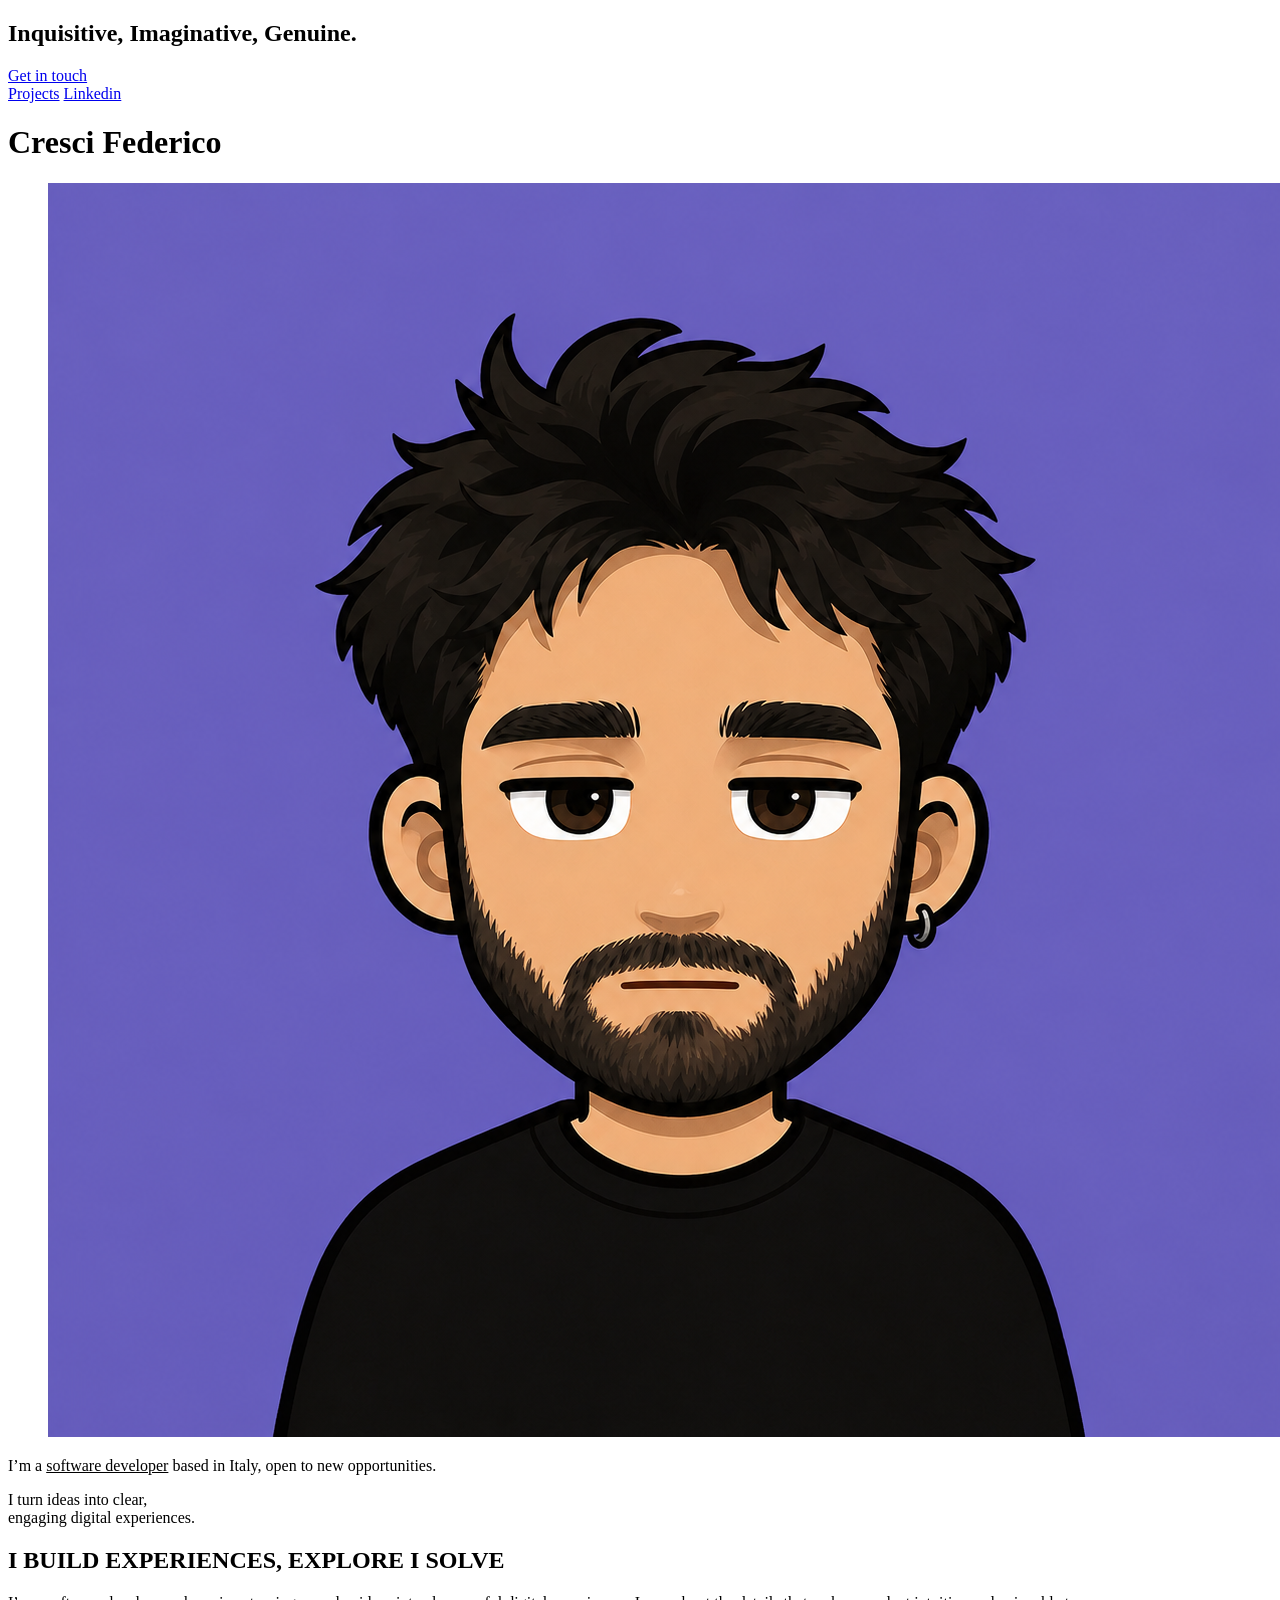
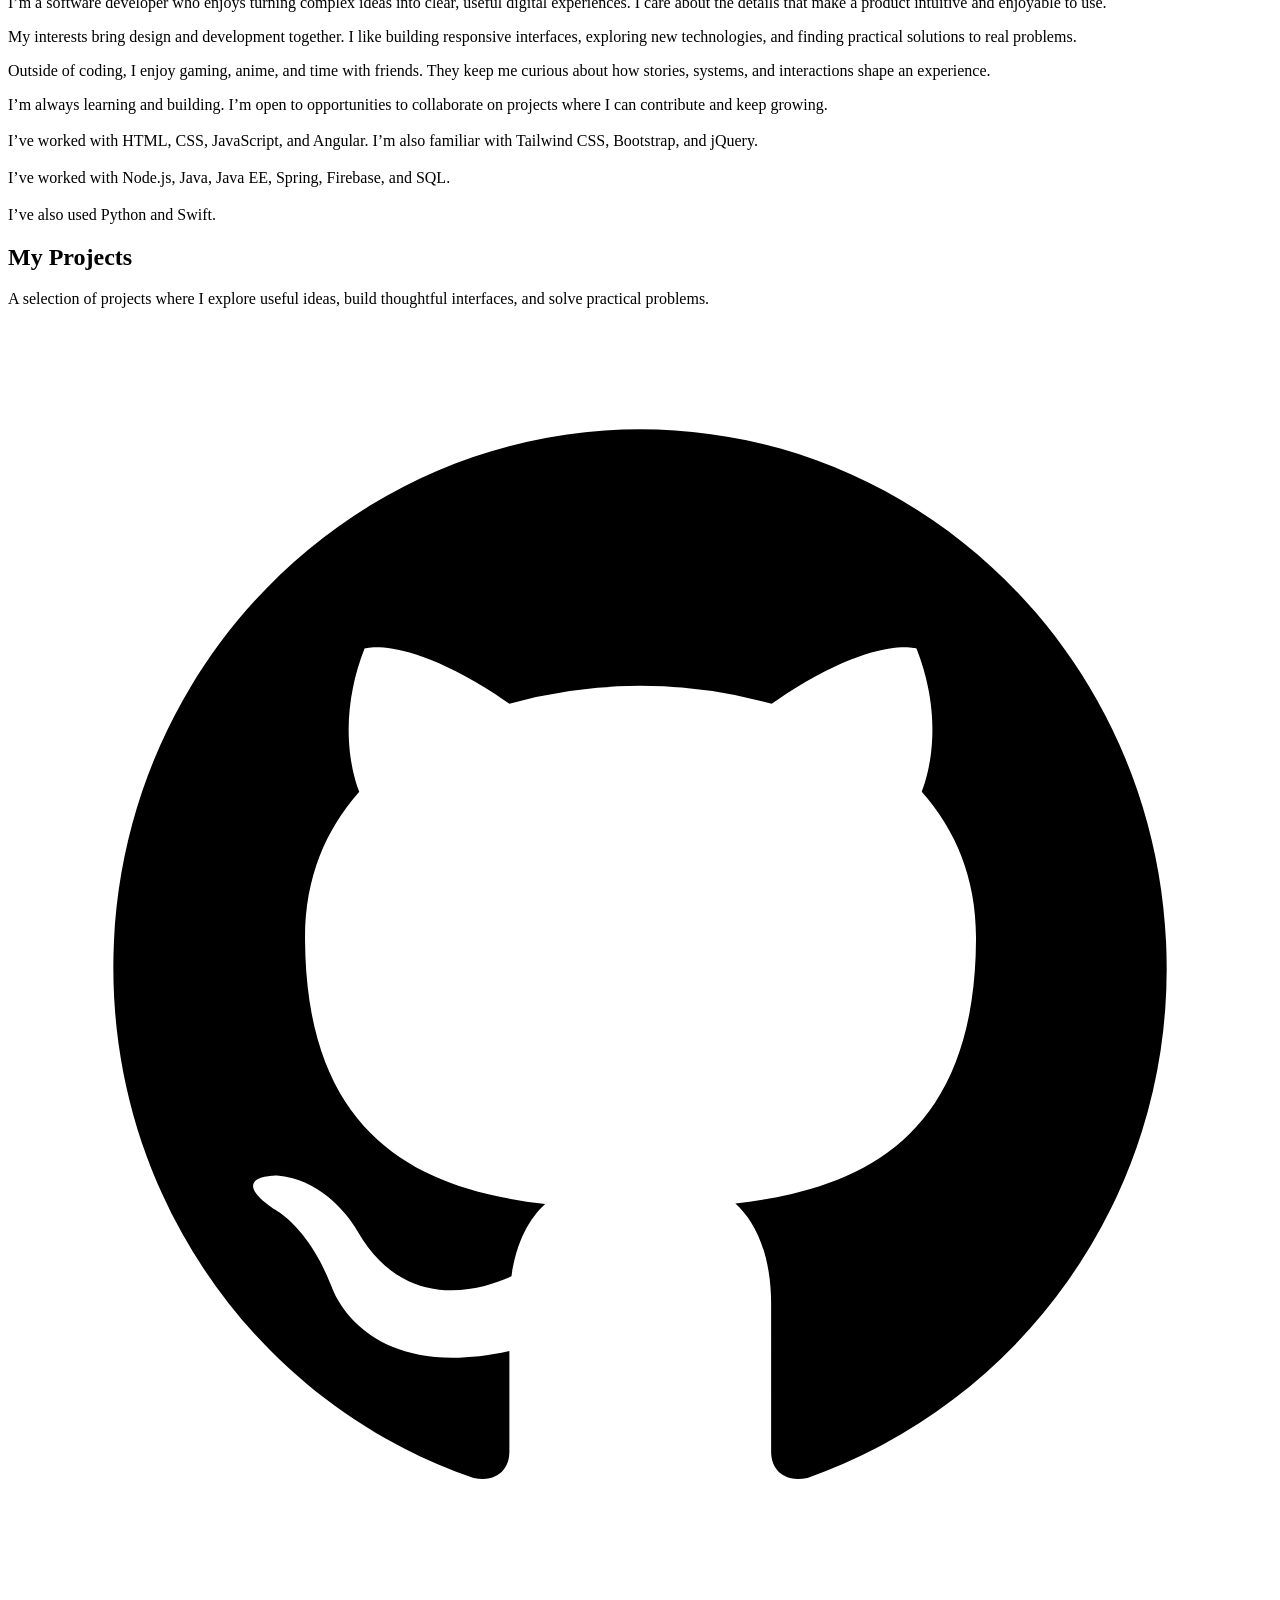
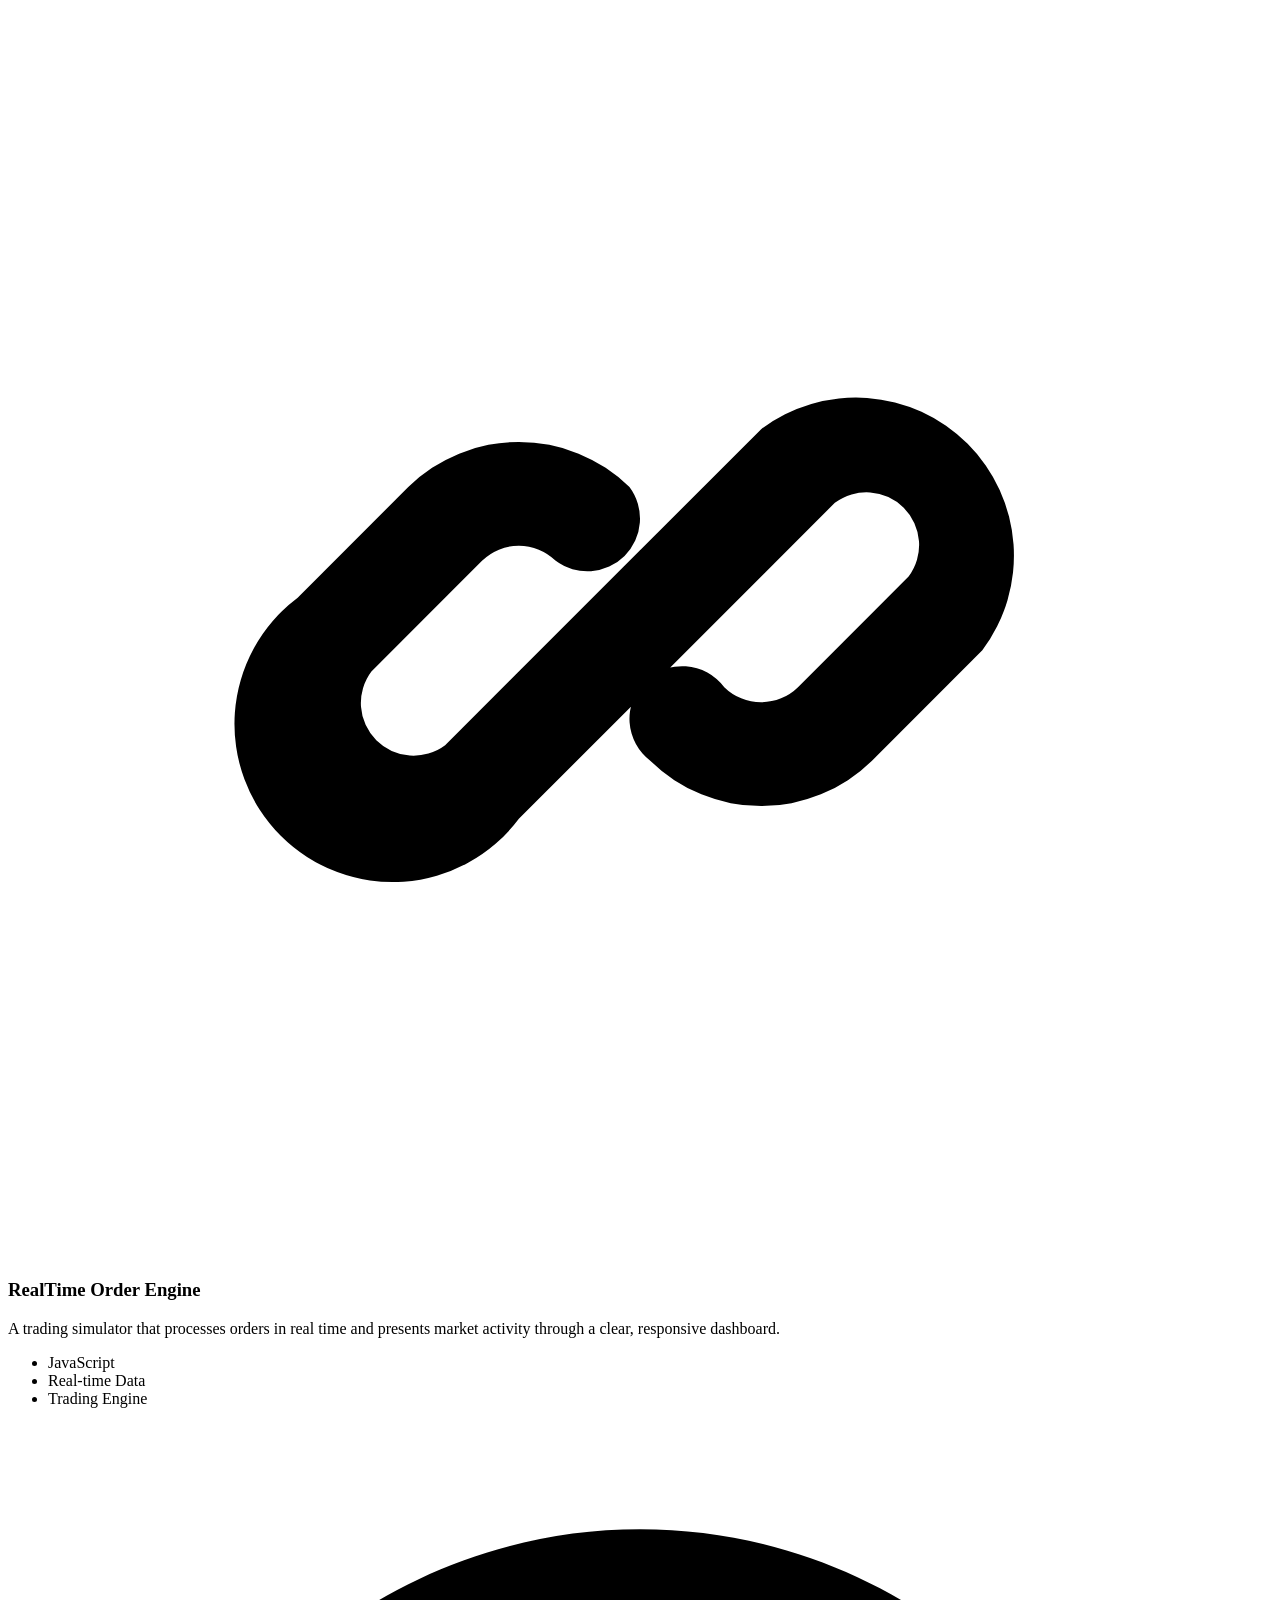
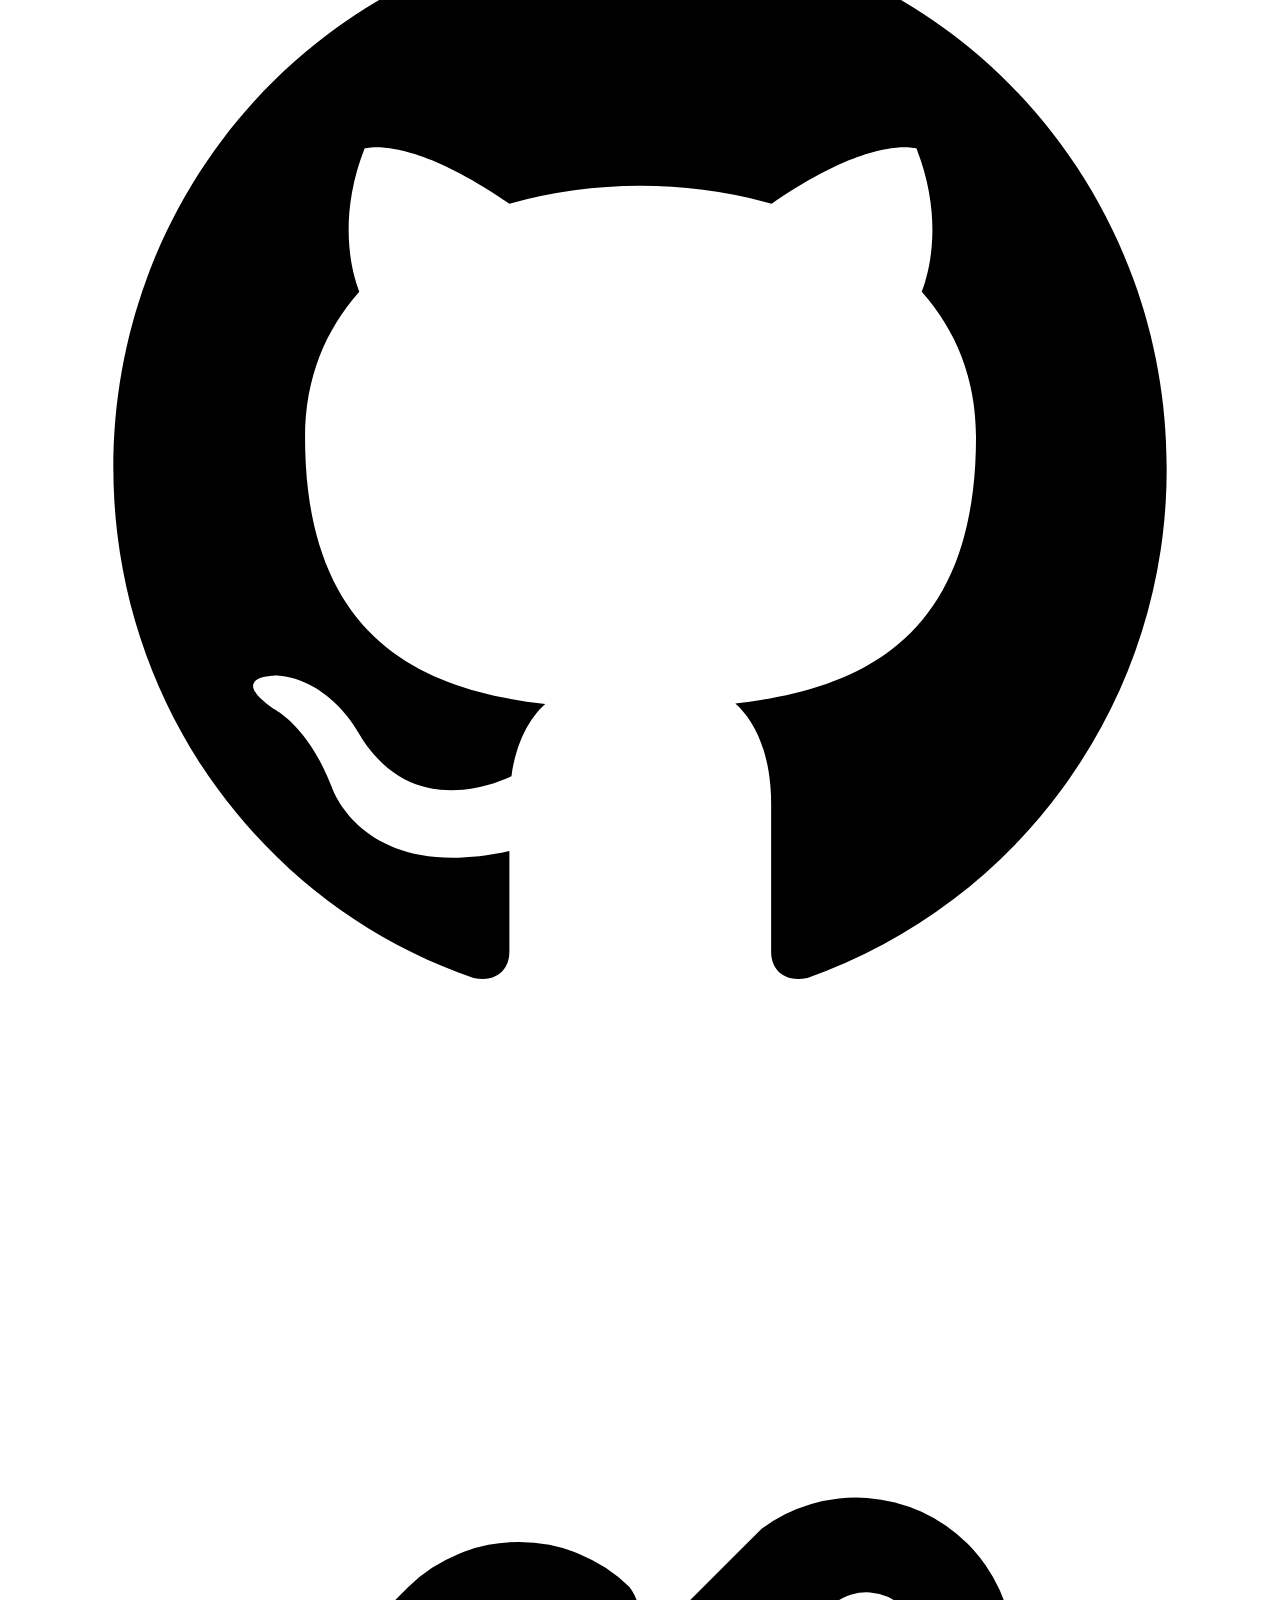
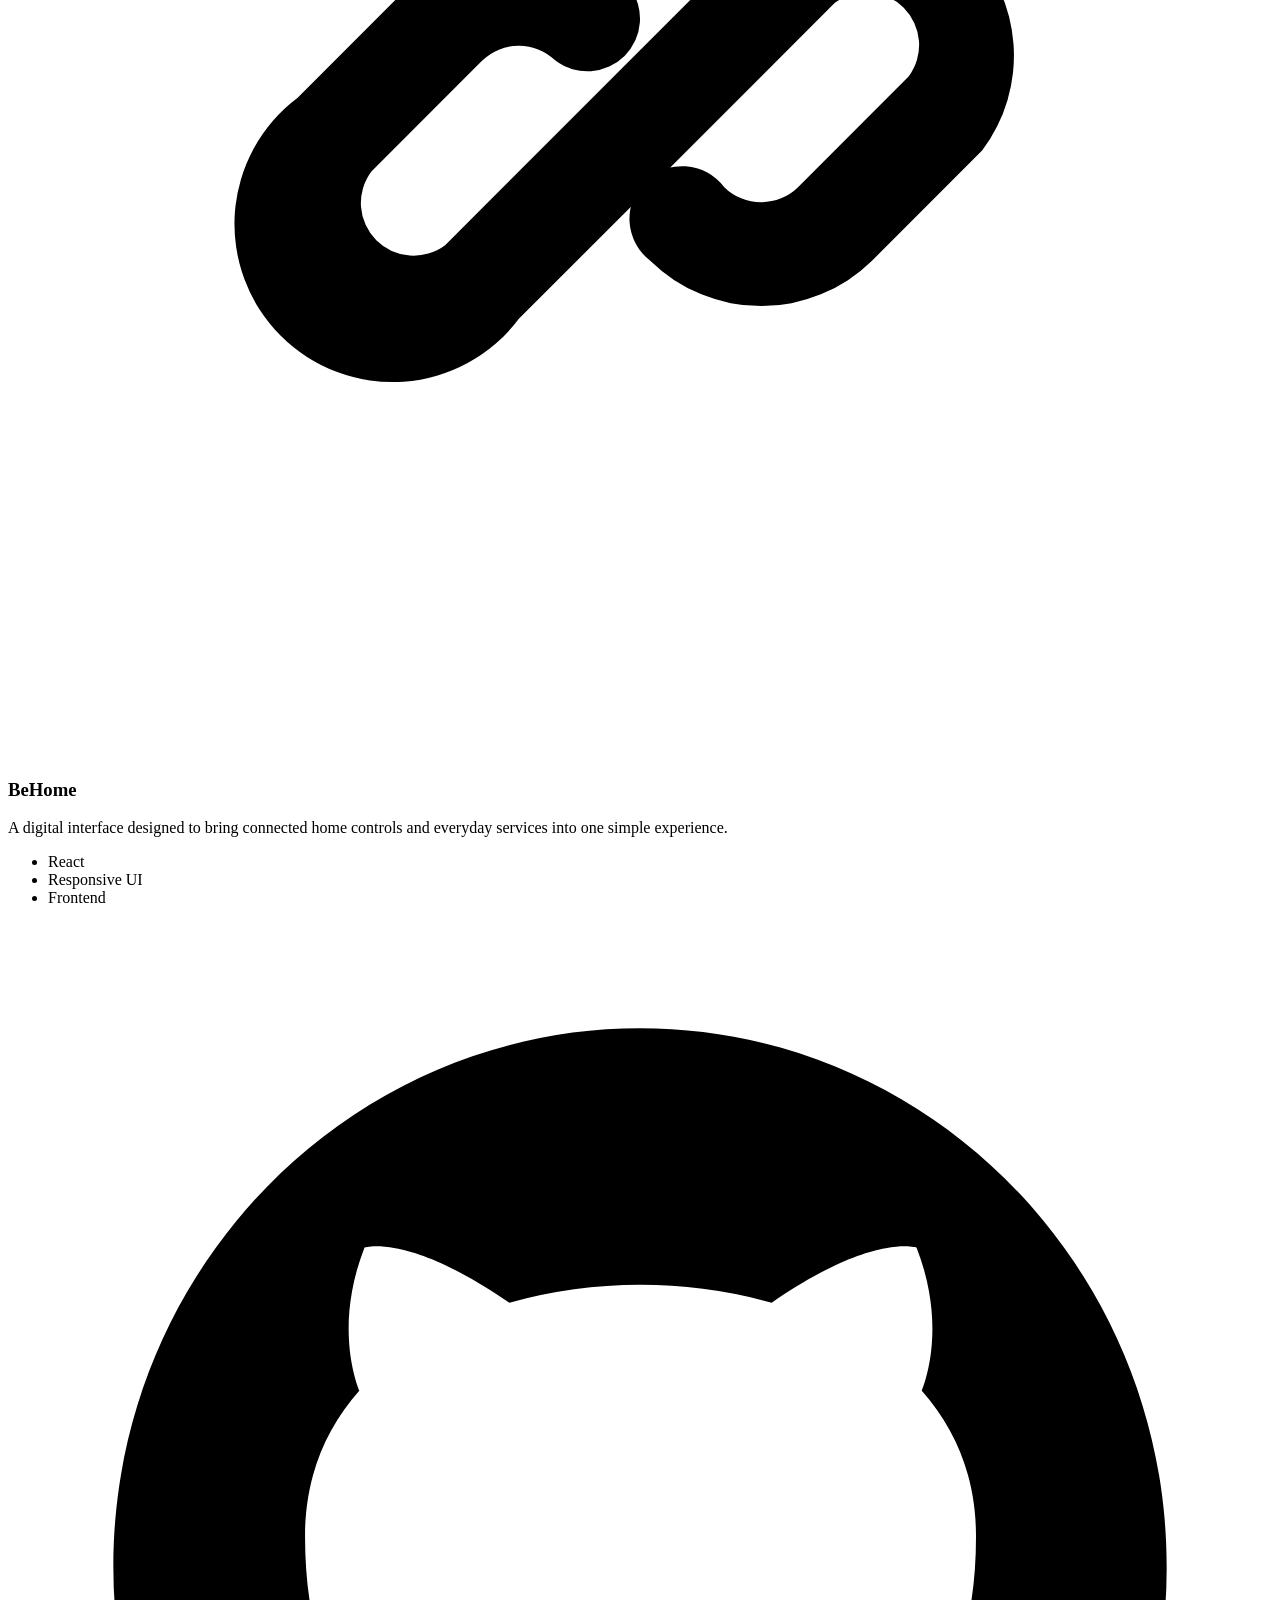
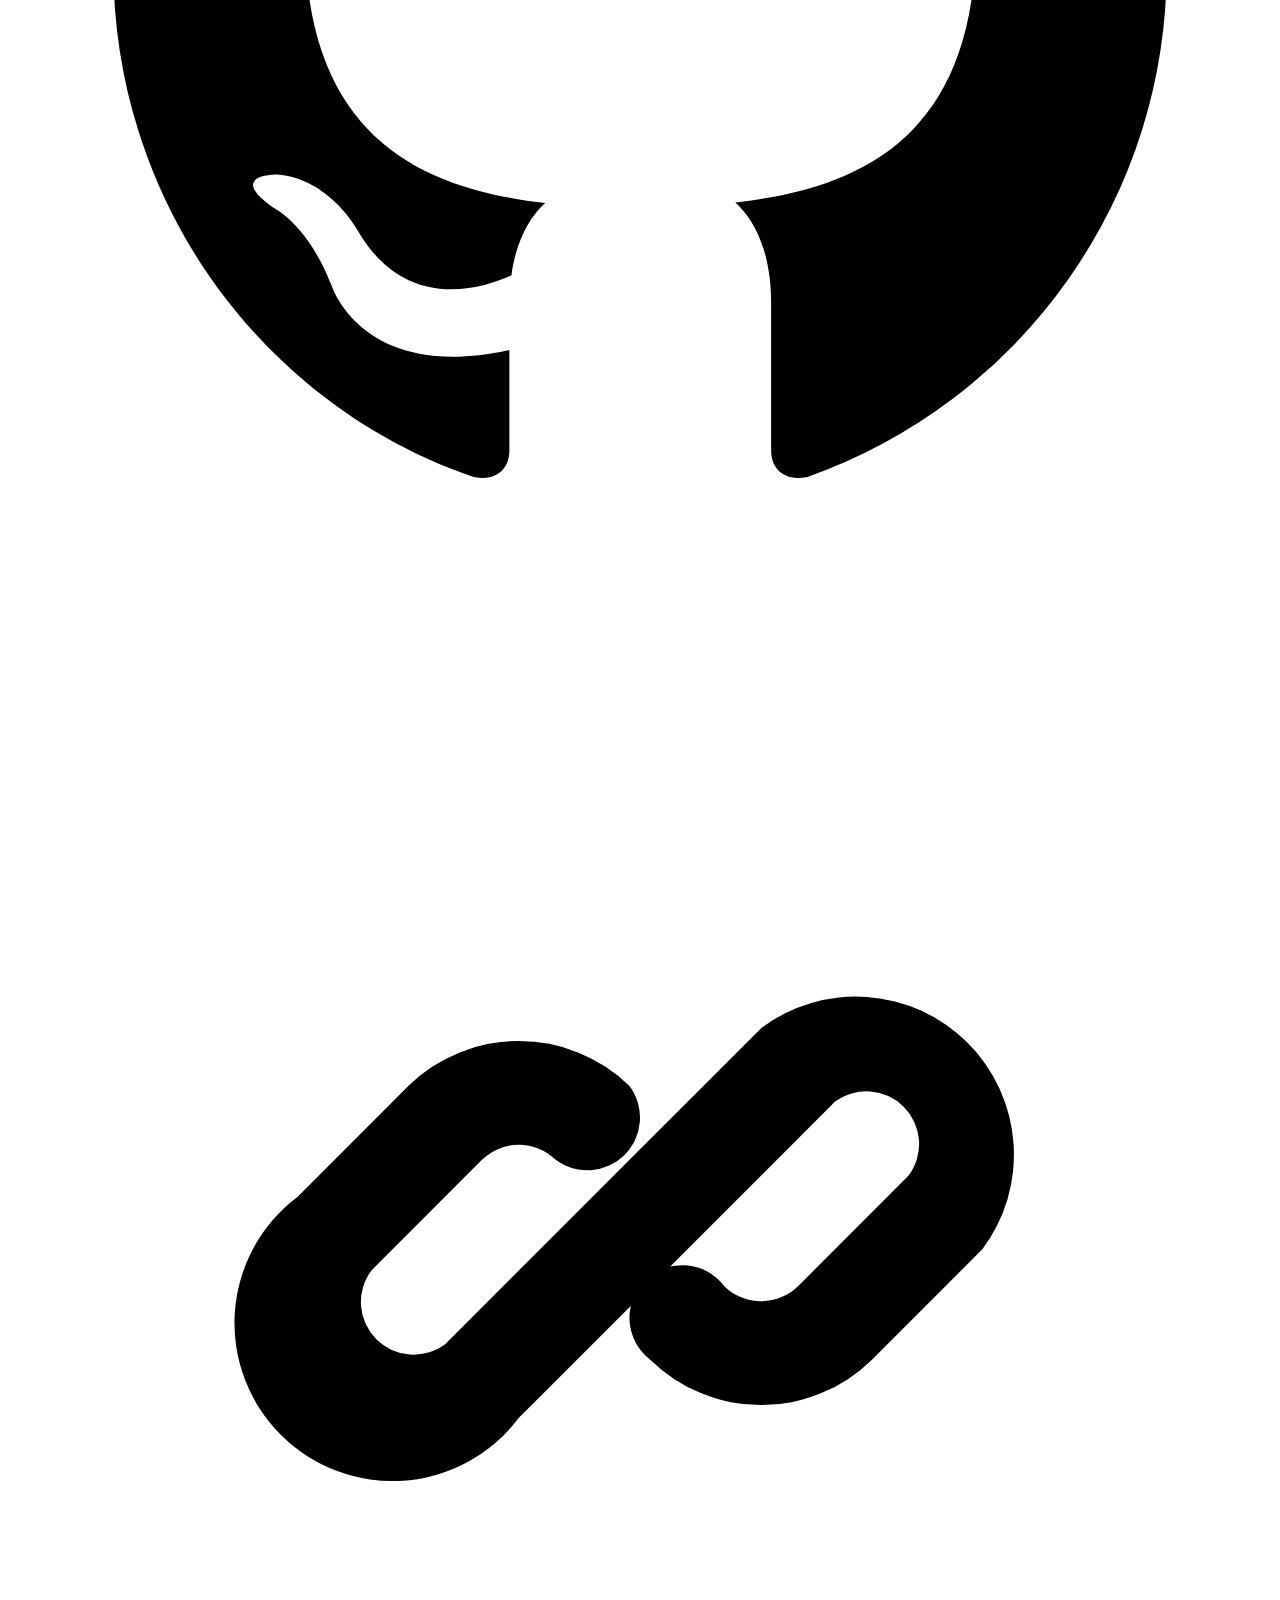
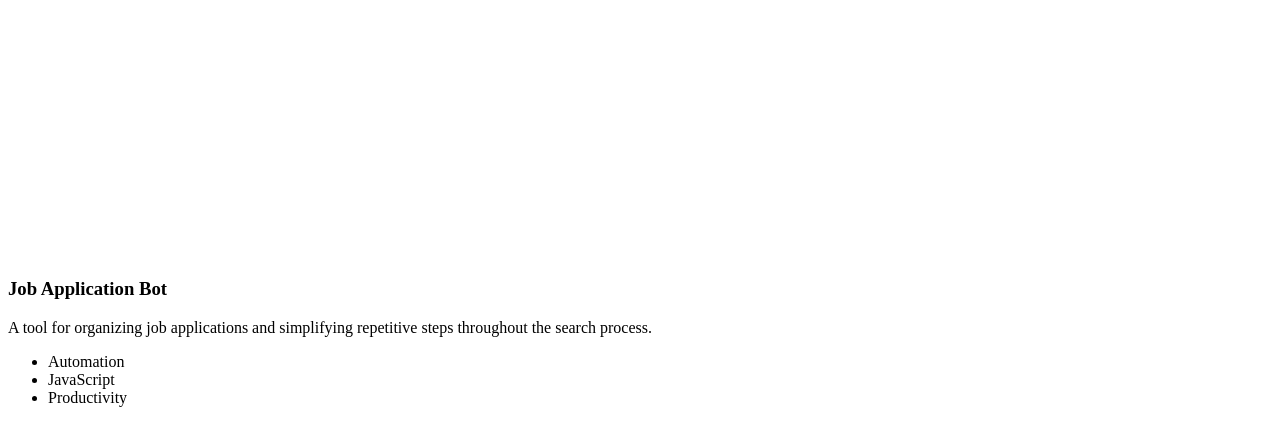
==== commit b47511aa: "Add bilingual portfolio content" ====
--- a/index.html
+++ b/index.html
@@ -15,18 +15,16 @@
   <body>
     <section class="intro" aria-label="Introduzione">
       <h2 class="intro__message">
-        <span class="intro__word">Inquisitive,</span>
-        <span class="intro__word">Imaginative,</span>
-        <span class="intro__word">Genuine.</span>
+        <span class="intro__word"></span>
+        <span class="intro__word"></span>
+        <span class="intro__word"></span>
       </h2>
     </section>
 
     <main class="hero">
       <div class="hero__content">
         <nav class="hero__nav" aria-label="Navigazione Principale">
-          <a href="#contatti" class="hero__button cursor--inglobe sticky"
-            >Book a call
-          </a>
+          <a href="#contatti" class="hero__button cursor--inglobe sticky"> </a>
           <div class="hero__links">
             <a
               href="#progetti"
@@ -34,8 +32,7 @@
               onpointerenter="tooltip('Guarda i miei progetto', event)"
               onpointermove="tooltip('Guarda i miei progetti', event)"
               onpointerleave="hide_tooltip()"
-              >Progetti</a
-            >
+            ></a>
             <a
               href="https://www.linkedin.com/in/federico-cresci-b5853830b/"
               class="hero__link sticky"
@@ -69,22 +66,18 @@
 
         <footer class="hero__footer" id="contatti">
           <p class="hero__description">
-            I currenti work as a bho at
             <a
               href=""
               target="_blank"
               class="sticky"
               style="color: var(--foreground); border-radius: 8px"
-              >BHO!!</a
-            >
-            currently available for work.
+            ></a>
           </p>
 
           <p
             class="hero__description hero__description hero__description--right"
           >
-            Focused on interfaces and experiences, <br />
-            working remotely from Italy.
+            <br />
           </p>
         </footer>
       </div>
@@ -97,21 +90,18 @@
           aria-label="I build startups, accelerate growth, create empires."
         >
           <span class="about__title-line">
-            I BUILD
             <span class="type-word" data-type="STARTUPS," data-speed="85">
               <span class="type-word__text"></span>
             </span>
           </span>
 
           <span class="about__title-line">
-            ACCELERATE
             <span class="type-word" data-type="GROWTH," data-speed="85">
               <span class="type-word__text"></span>
             </span>
           </span>
 
           <span class="about__title-line">
-            CREATE
             <span class="type-word" data-type="EMPIRES." data-speed="85">
               <span class="type-word__text"></span>
             </span>
@@ -120,30 +110,13 @@
 
         <div class="about__grid">
           <div class="about__description">
-            <p>
-              I specialize in crafting high-converting landing pages and
-              websites for SaaS, Web3 &amp; AI startups. I’m passionate about
-              building software that makes a difference.
-            </p>
-
-            <p>
-              Beyond my work as a frontend developer, I’m also very active in
-              gaming, regularly playing PUBG, Valorant, and other PC games,
-              combining my passion for technology with competitive gaming
-              experiences.
-            </p>
-
-            <p>
-              When I’m away from the keyboard, I’m usually diving into anime
-              marathons or spending time with friends, recharging for the next
-              big idea.
-            </p>
-
-            <p>
-              I’m currently working on some exciting projects that I can’t wait
-              to share with you. But I’m always open to new opportunities and
-              collaborations.
-            </p>
+            <p></p>
+
+            <p></p>
+
+            <p></p>
+
+            <p></p>
           </div>
 
           <aside class="about__tools">
@@ -158,11 +131,7 @@
                 </span>
               </h3>
 
-              <p>
-                JavaScript (ES6+), React, Next.js, TypeScript, Prismic CMS,
-                Redux, Redux Toolkit, React Testing Library, Vitest, HTML5,
-                Git/GitHub, NextAuth, Formik.
-              </p>
+              <p></p>
             </div>
 
             <div class="about__tool-group">
@@ -176,10 +145,7 @@
                 </span>
               </h3>
 
-              <p>
-                Node.js, Express.js, Supabase, Firebase, Prisma ORM,
-                PlanetScale, REST APIs, PostgreSQL, MongoDB, Stripe Integration.
-              </p>
+              <p></p>
             </div>
 
             <div class="about__tool-group">
@@ -193,10 +159,7 @@
                 </span>
               </h3>
 
-              <p>
-                CSS3/SCSS/SASS, Tailwind CSS, Material UI, Framer Motion, GSAP,
-                Bootstrap, Chart.js.
-              </p>
+              <p></p>
             </div>
           </aside>
         </div>
@@ -207,12 +170,9 @@
 
     <section class="projects" id="progetti">
       <header class="projects__header scroll-reveal">
-        <h2 class="projects__title">My Projects</h2>
-
-        <p class="projects__subtitle">
-          From high-conversion landing pages to AI-powered dashboards — every
-          build here solves a real-world problem with style and speed.
-        </p>
+        <h2 class="projects__title"></h2>
+
+        <p class="projects__subtitle"></p>
       </header>
 
       <div class="projects__list">
@@ -239,16 +199,12 @@
 
             <h3 class="project-card__title">RealTime Order Engine</h3>
 
-            <p class="project-card__description">
-              A real-time trading simulator designed to process orders,
-              reproduce market behaviour and visualize execution data through a
-              responsive dashboard.
-            </p>
+            <p class="project-card__description"></p>
 
             <ul class="project-card__tags">
-              <li>JavaScript</li>
-              <li>Real-time Data</li>
-              <li>Trading Engine</li>
+              <li></li>
+              <li></li>
+              <li></li>
             </ul>
           </div>
 
@@ -283,16 +239,12 @@
 
             <h3 class="project-card__title">BeHome</h3>
 
-            <p class="project-card__description">
-              A modern interface for managing connected environments, household
-              services and everyday activities from one simple digital
-              experience.
-            </p>
+            <p class="project-card__description"></p>
 
             <ul class="project-card__tags">
-              <li>React</li>
-              <li>Responsive UI</li>
-              <li>Frontend</li>
+              <li></li>
+              <li></li>
+              <li></li>
             </ul>
           </div>
 
@@ -327,16 +279,12 @@
 
             <h3 class="project-card__title">Job Application Bot</h3>
 
-            <p class="project-card__description">
-              An automation tool created to organize job applications, simplify
-              repetitive actions and make the search process faster and easier
-              to manage.
-            </p>
+            <p class="project-card__description"></p>
 
             <ul class="project-card__tags">
-              <li>Automation</li>
-              <li>JavaScript</li>
-              <li>Productivity</li>
+              <li></li>
+              <li></li>
+              <li></li>
             </ul>
           </div>
 
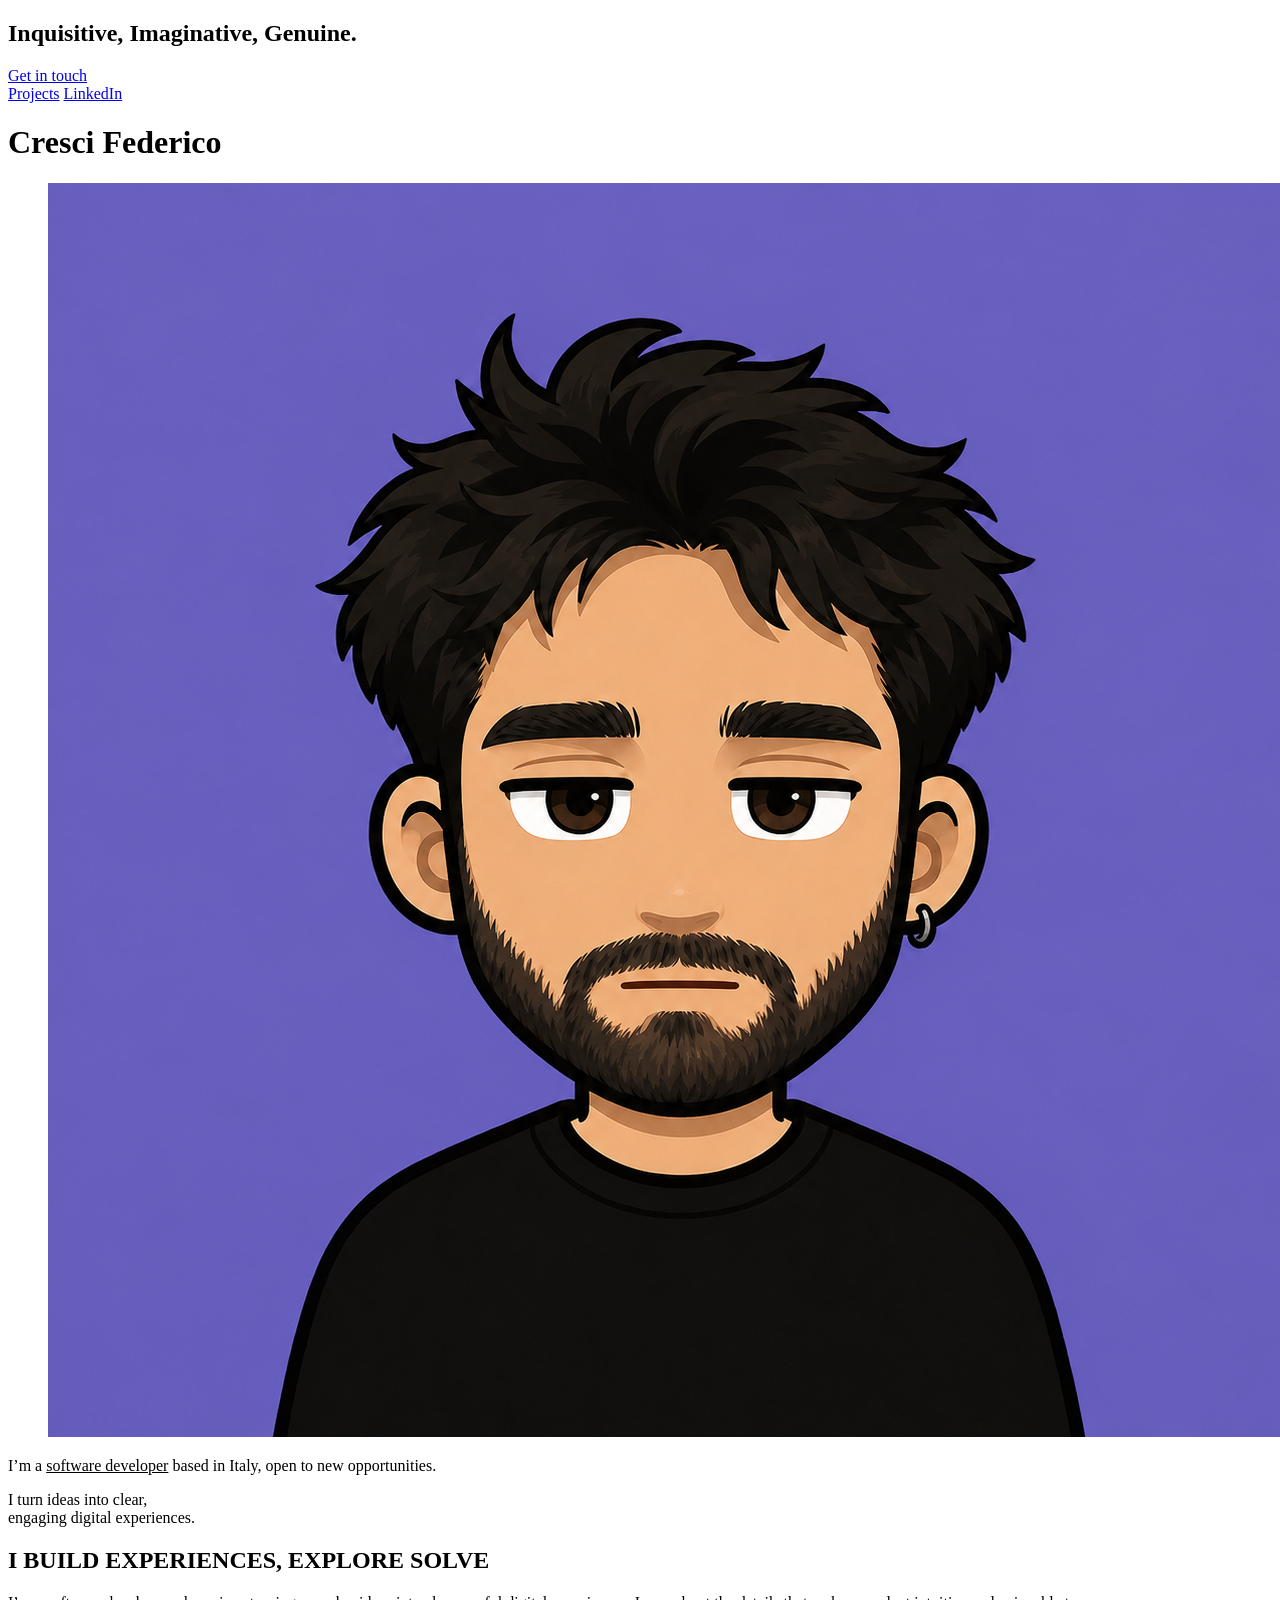
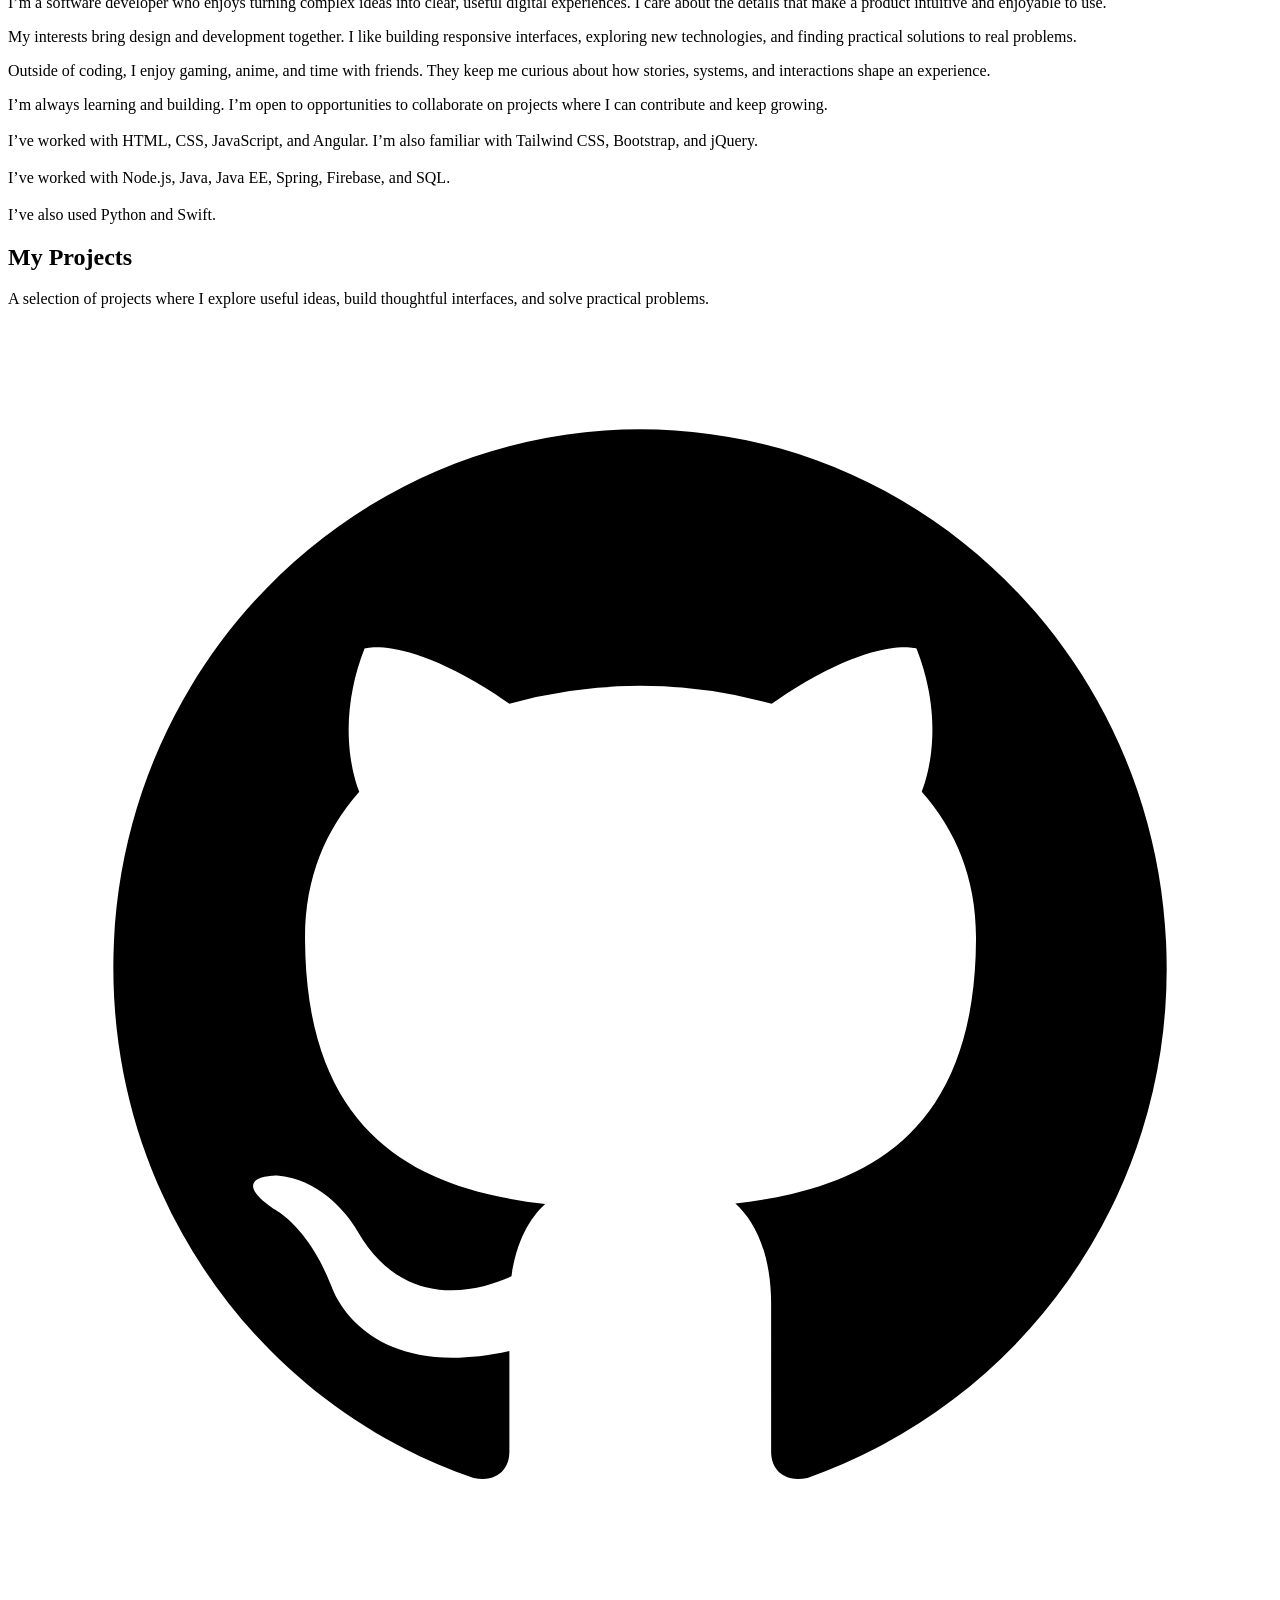
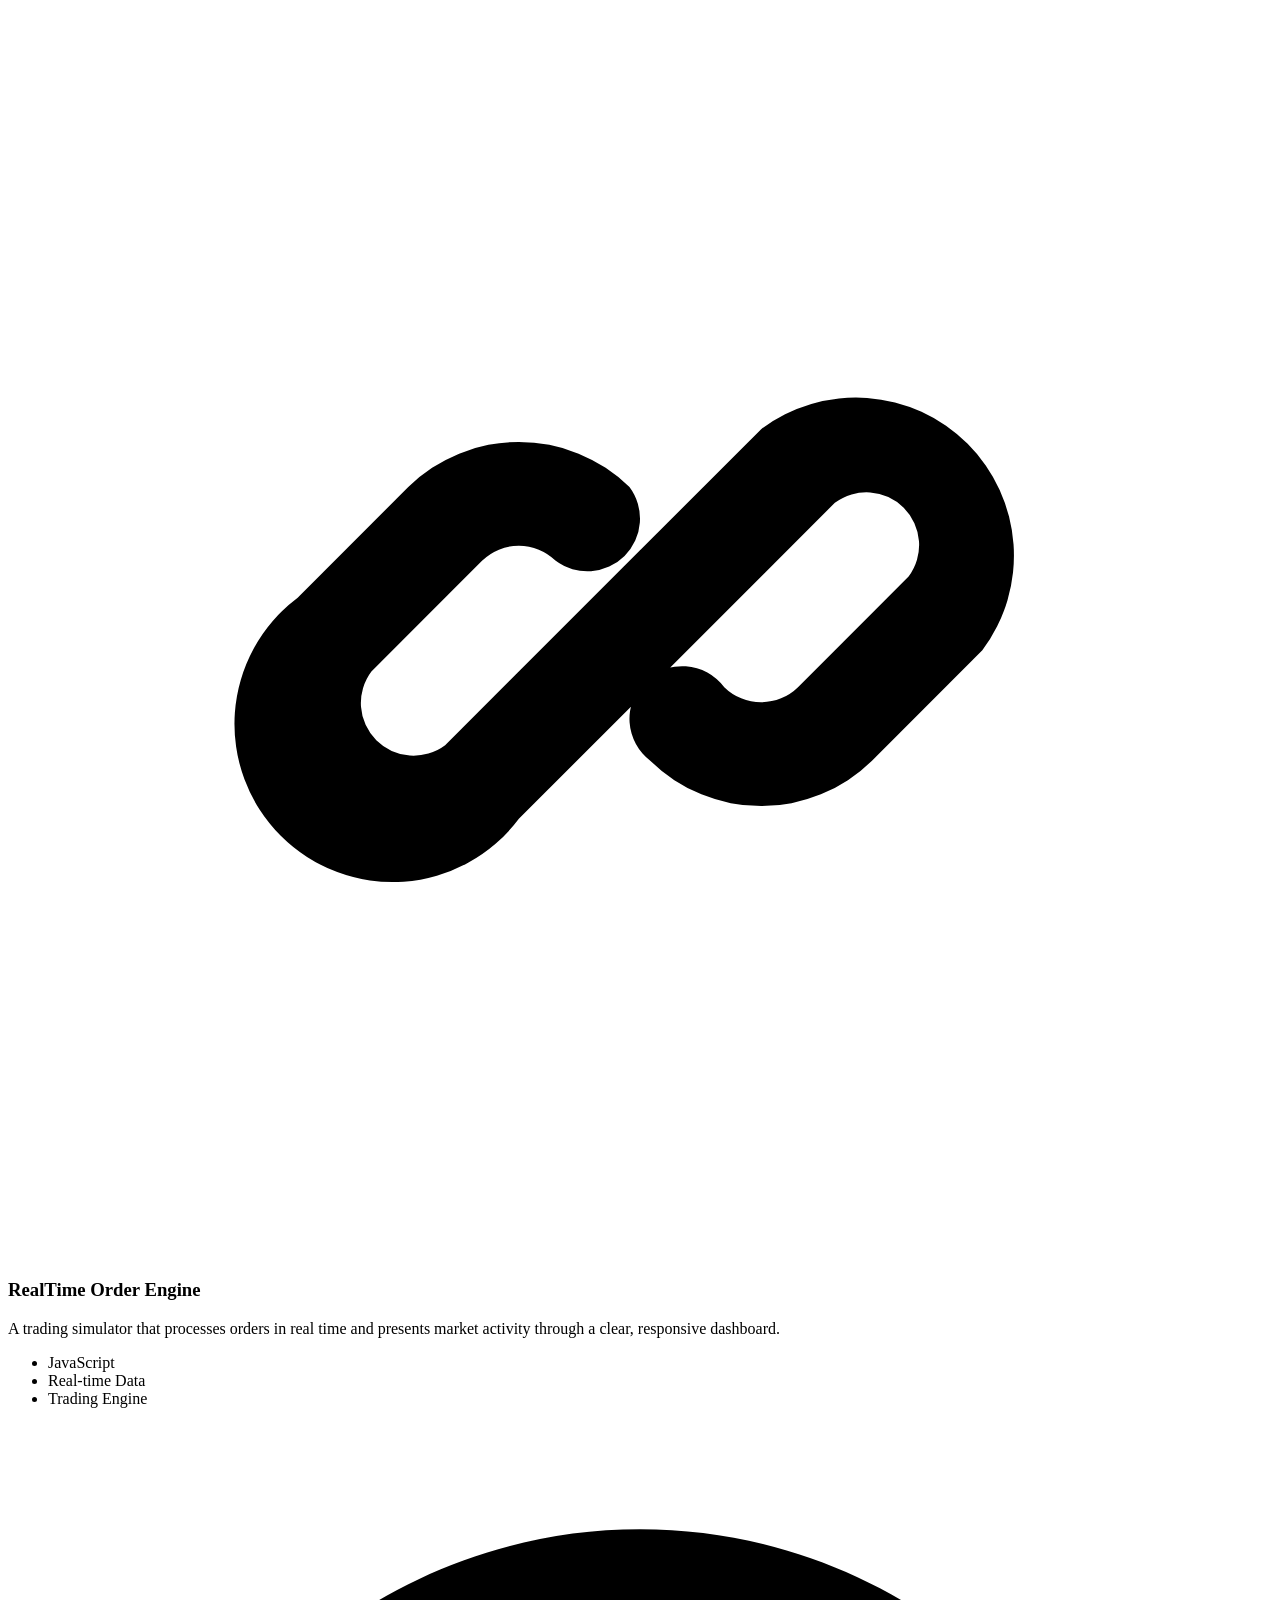
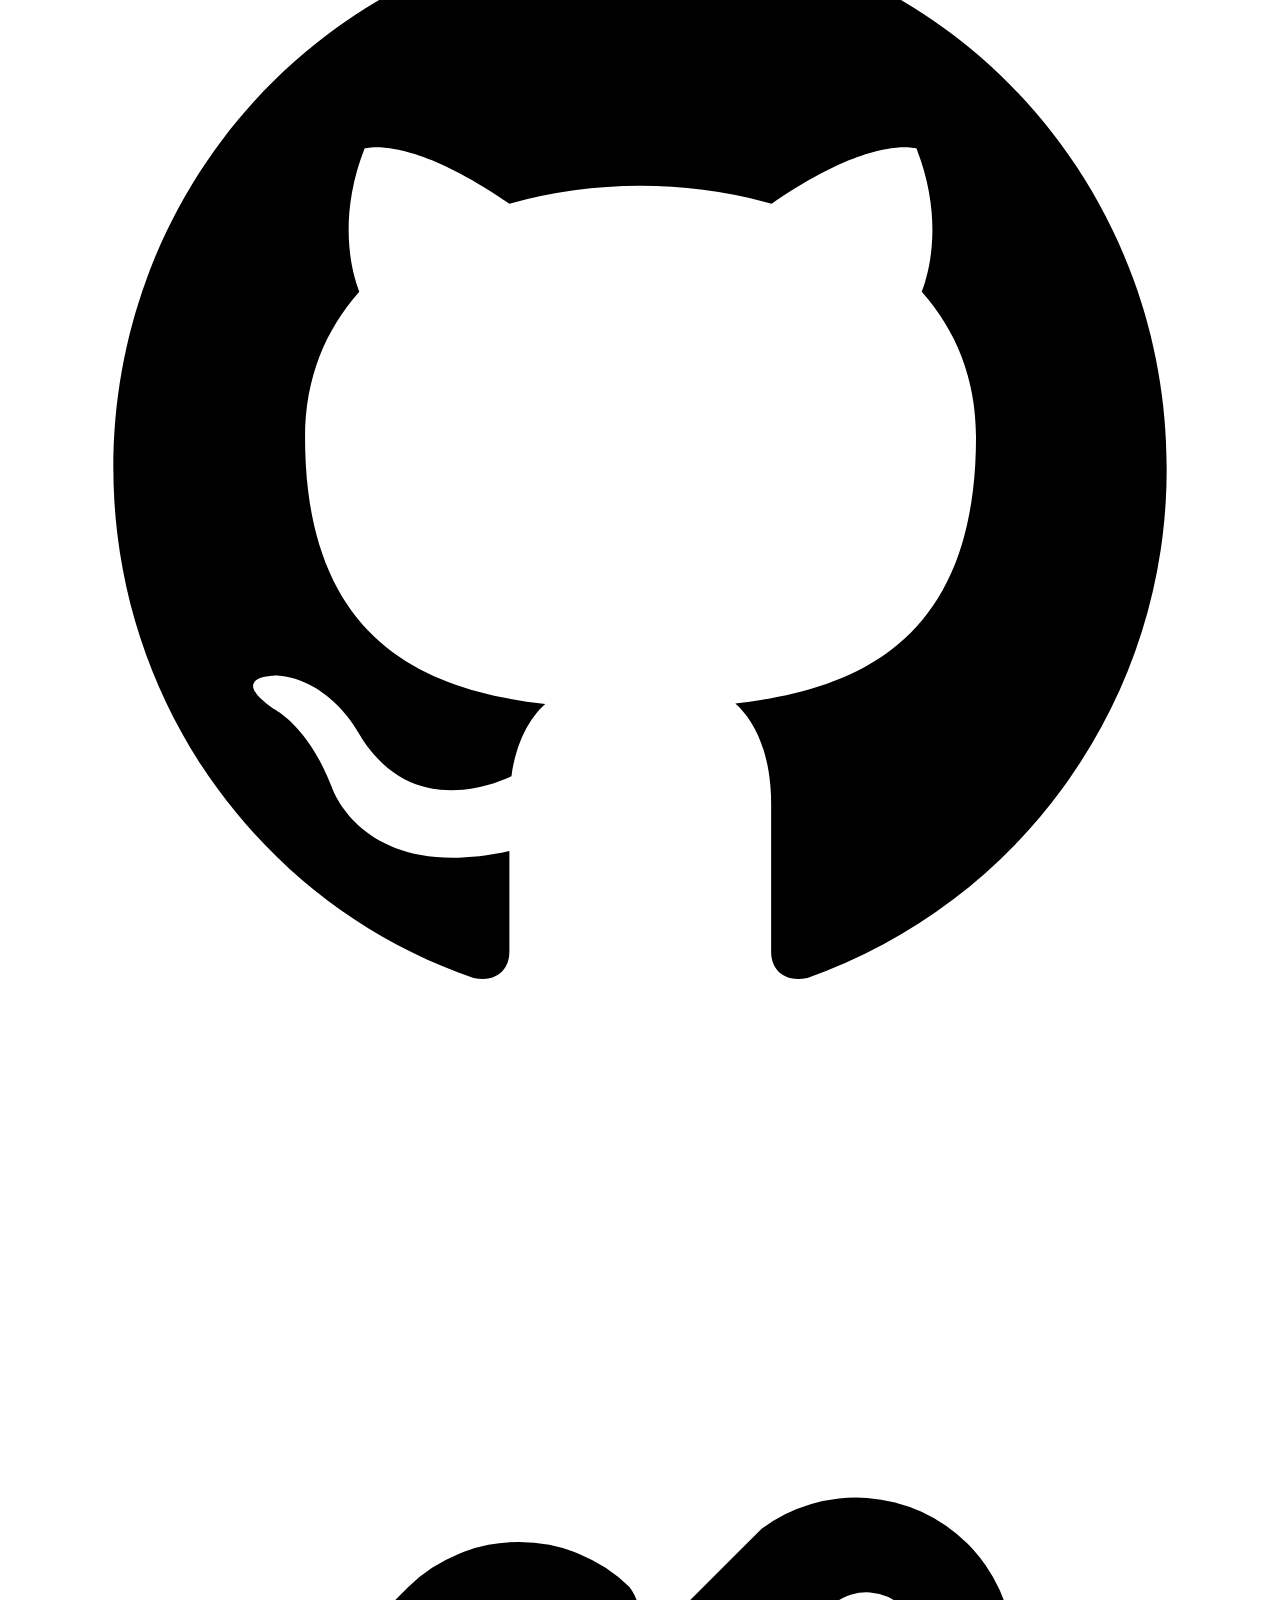
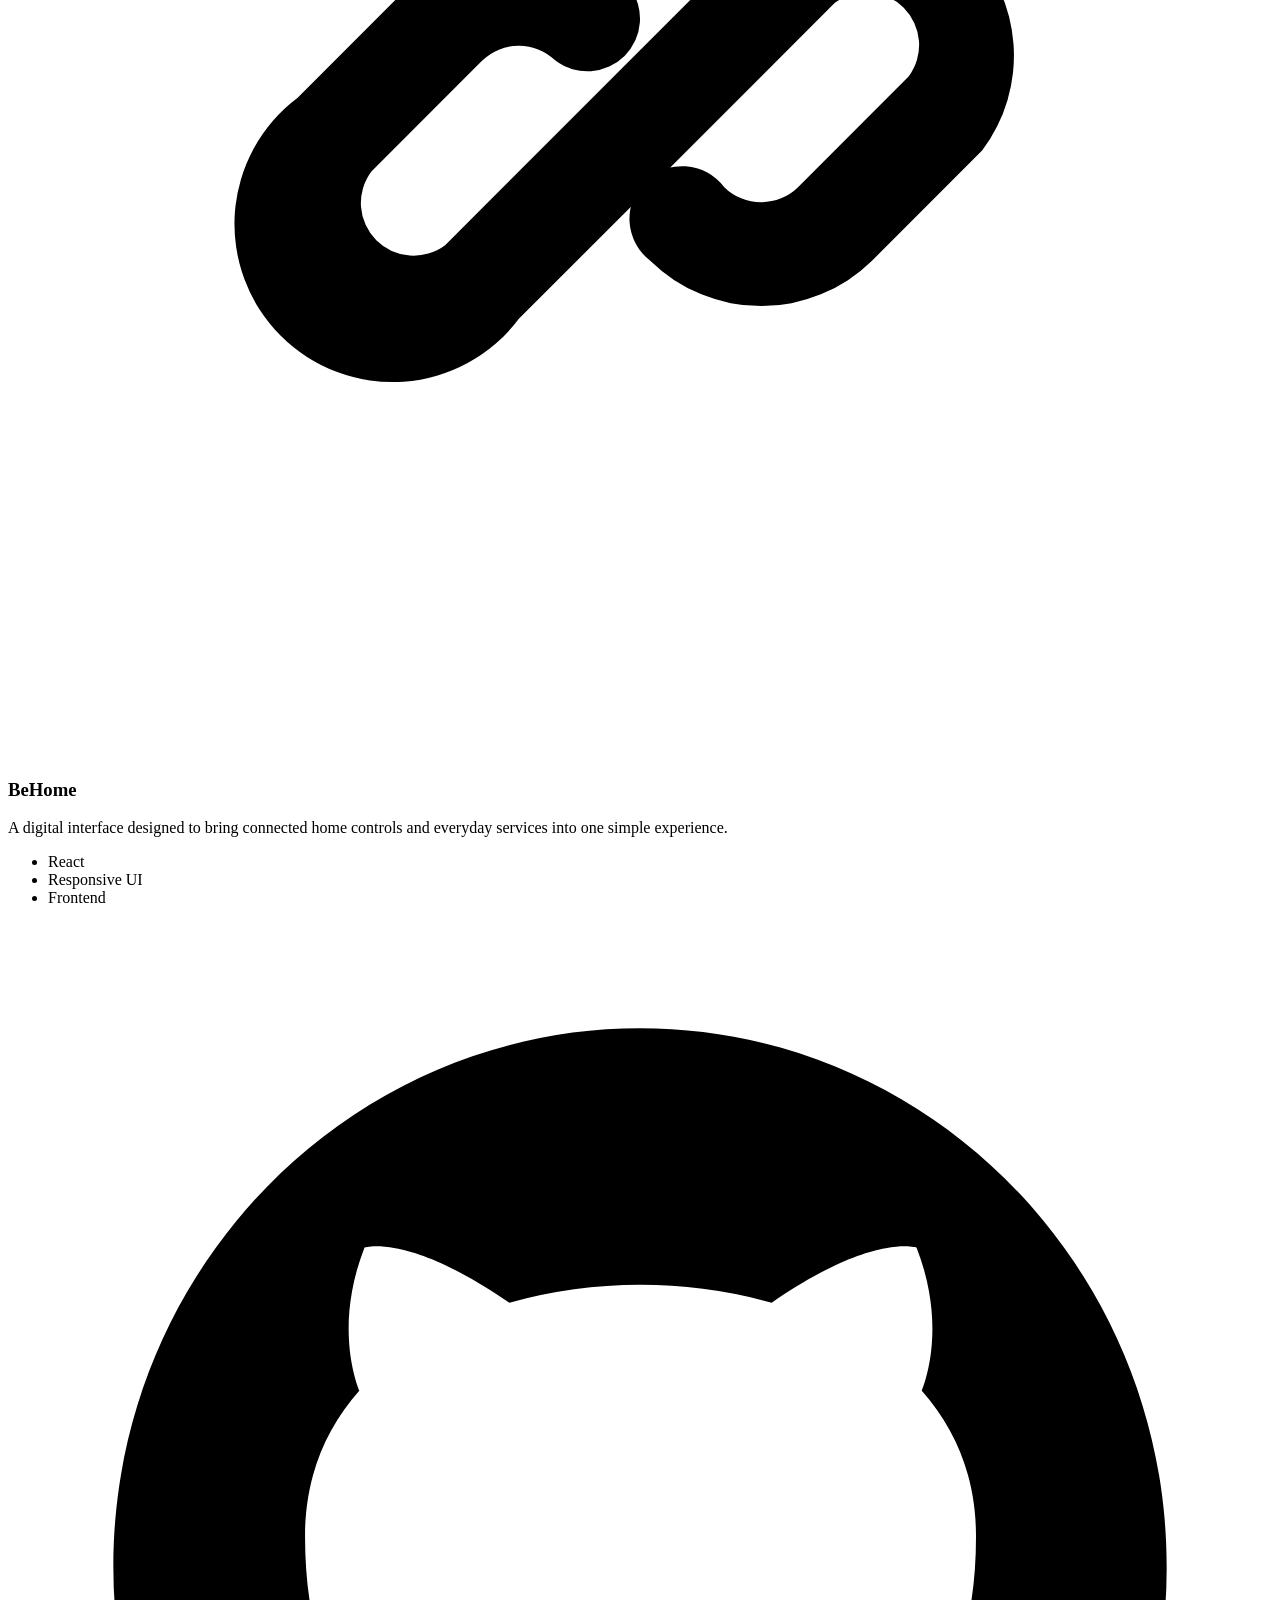
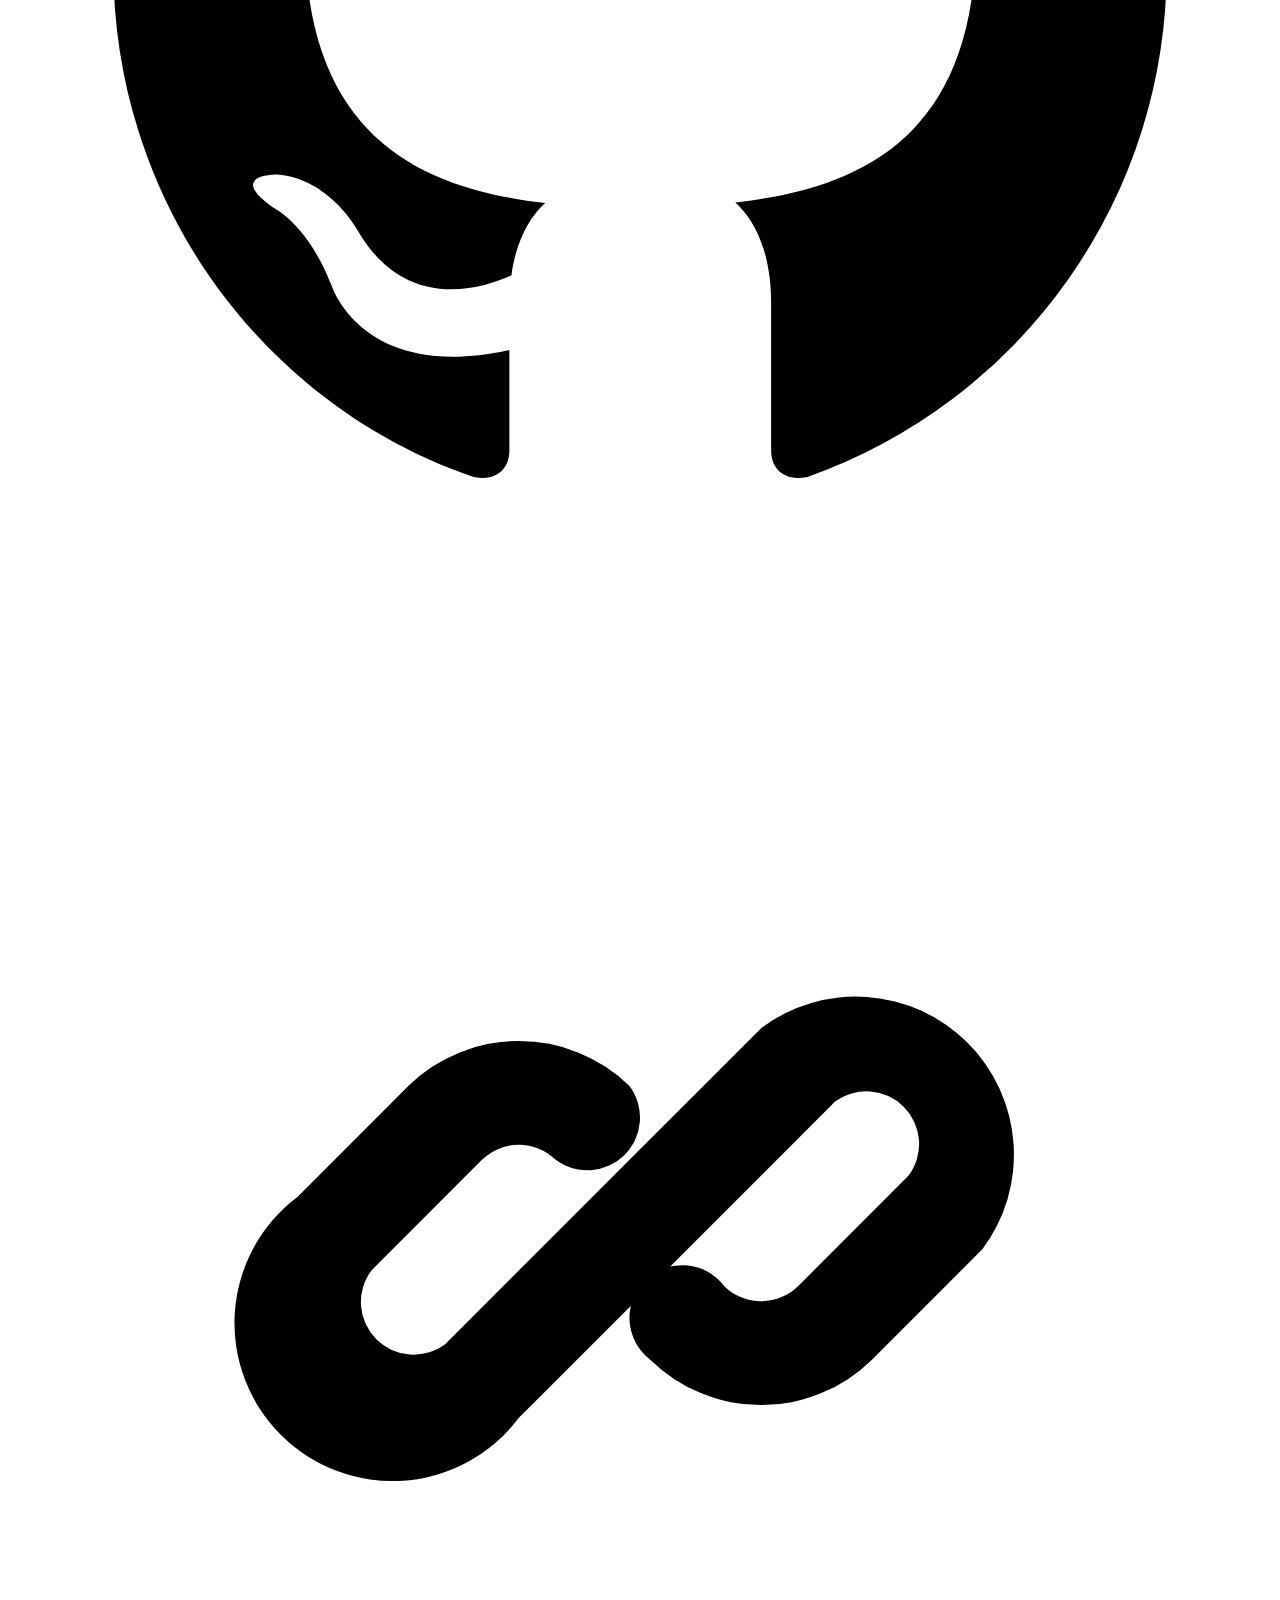
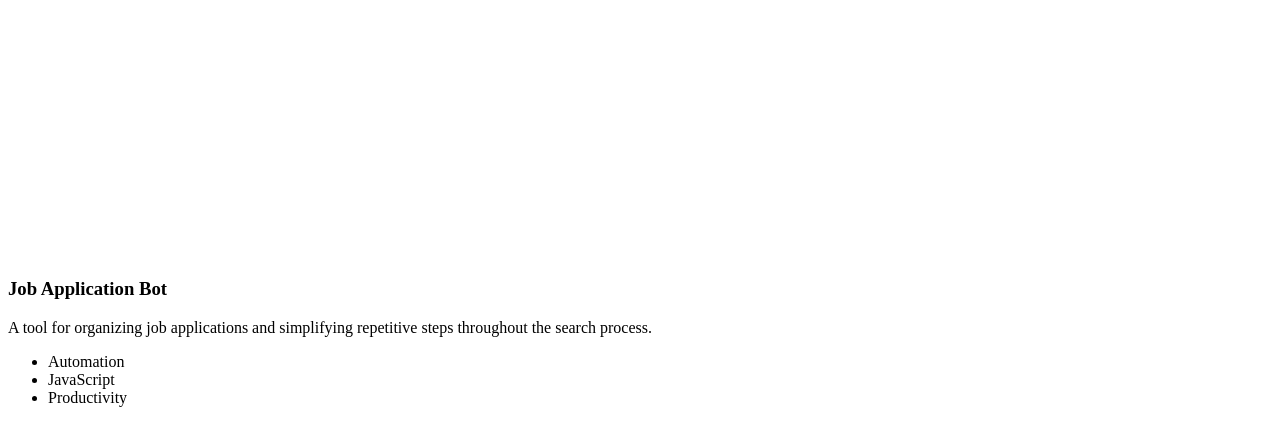
==== commit 01bd300a: "Add contact button and email link" ====
--- a/index.html
+++ b/index.html
@@ -24,12 +24,18 @@
     <main class="hero">
       <div class="hero__content">
         <nav class="hero__nav" aria-label="Navigazione Principale">
-          <a href="#contatti" class="hero__button cursor--inglobe sticky"> </a>
+          <a
+            href="mailto:federicocresci.dev@gmail.com"
+            class="hero__button cursor--inglobe sticky"
+            onpointerenter="tooltip('Mandami un Email', event)"
+            onpointermove="tooltip('Mandami un Email', event)"
+            onpointerleave="hide_tooltip()"
+          ></a>
           <div class="hero__links">
             <a
               href="#progetti"
               class="hero__link sticky"
-              onpointerenter="tooltip('Guarda i miei progetto', event)"
+              onpointerenter="tooltip('Guarda i miei progetti', event)"
               onpointermove="tooltip('Guarda i miei progetti', event)"
               onpointerleave="hide_tooltip()"
             ></a>
@@ -40,7 +46,7 @@
               onpointerenter="tooltip('Guarda il mio linkedin', event)"
               onpointermove="tooltip('Guarda il mio Linkedin', event)"
               onpointerleave="hide_tooltip()"
-              >Linkedin</a
+              >LinkedIn</a
             >
           </div>
         </nav>
@@ -57,7 +63,7 @@
         >
           <img
             src="./assets/img/avatar_triste.png"
-            alt="Ritratto illustrto di Federico Cresci"
+            alt="Ritratto illustrato di Federico Cresci"
             onpointerenter="tooltip('Federico Cresci', event)"
             onpointermove="tooltip('Federico Cresci', event)"
             onpointerleave="hide_tooltip()"
